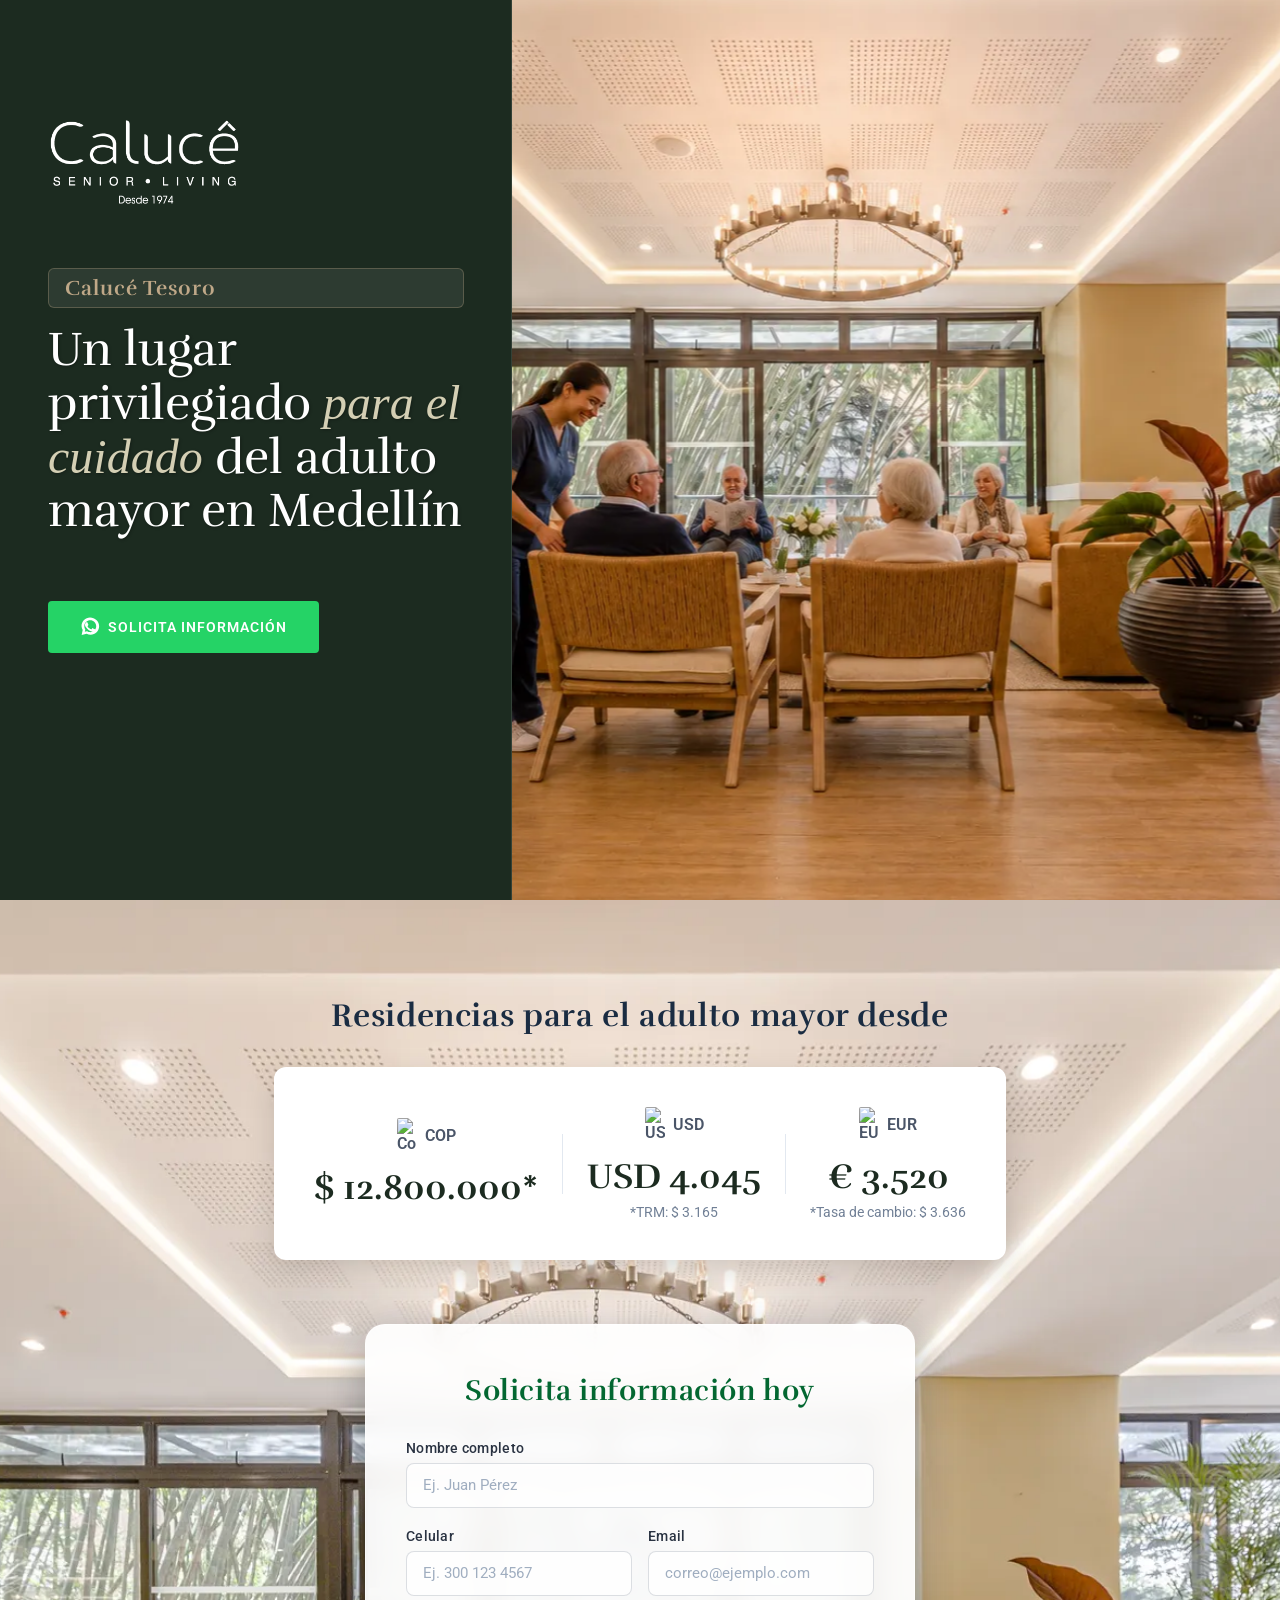
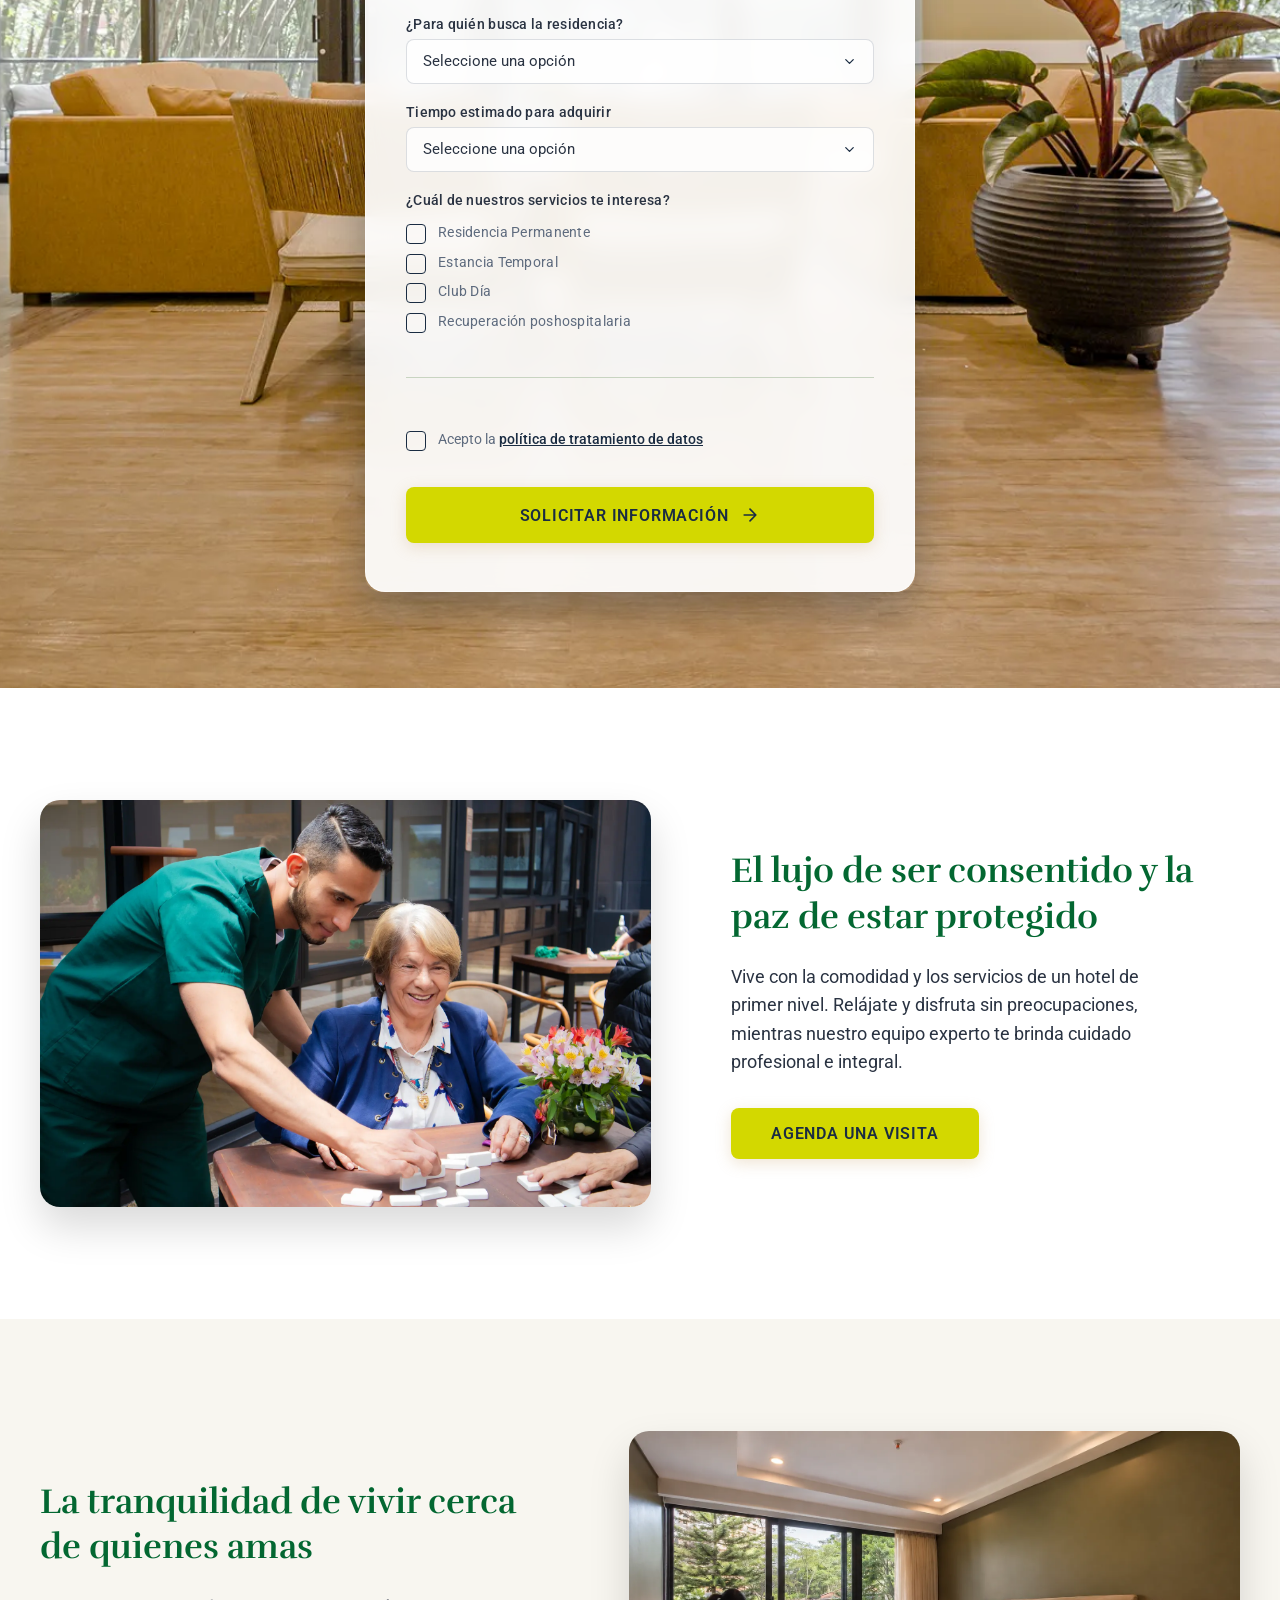
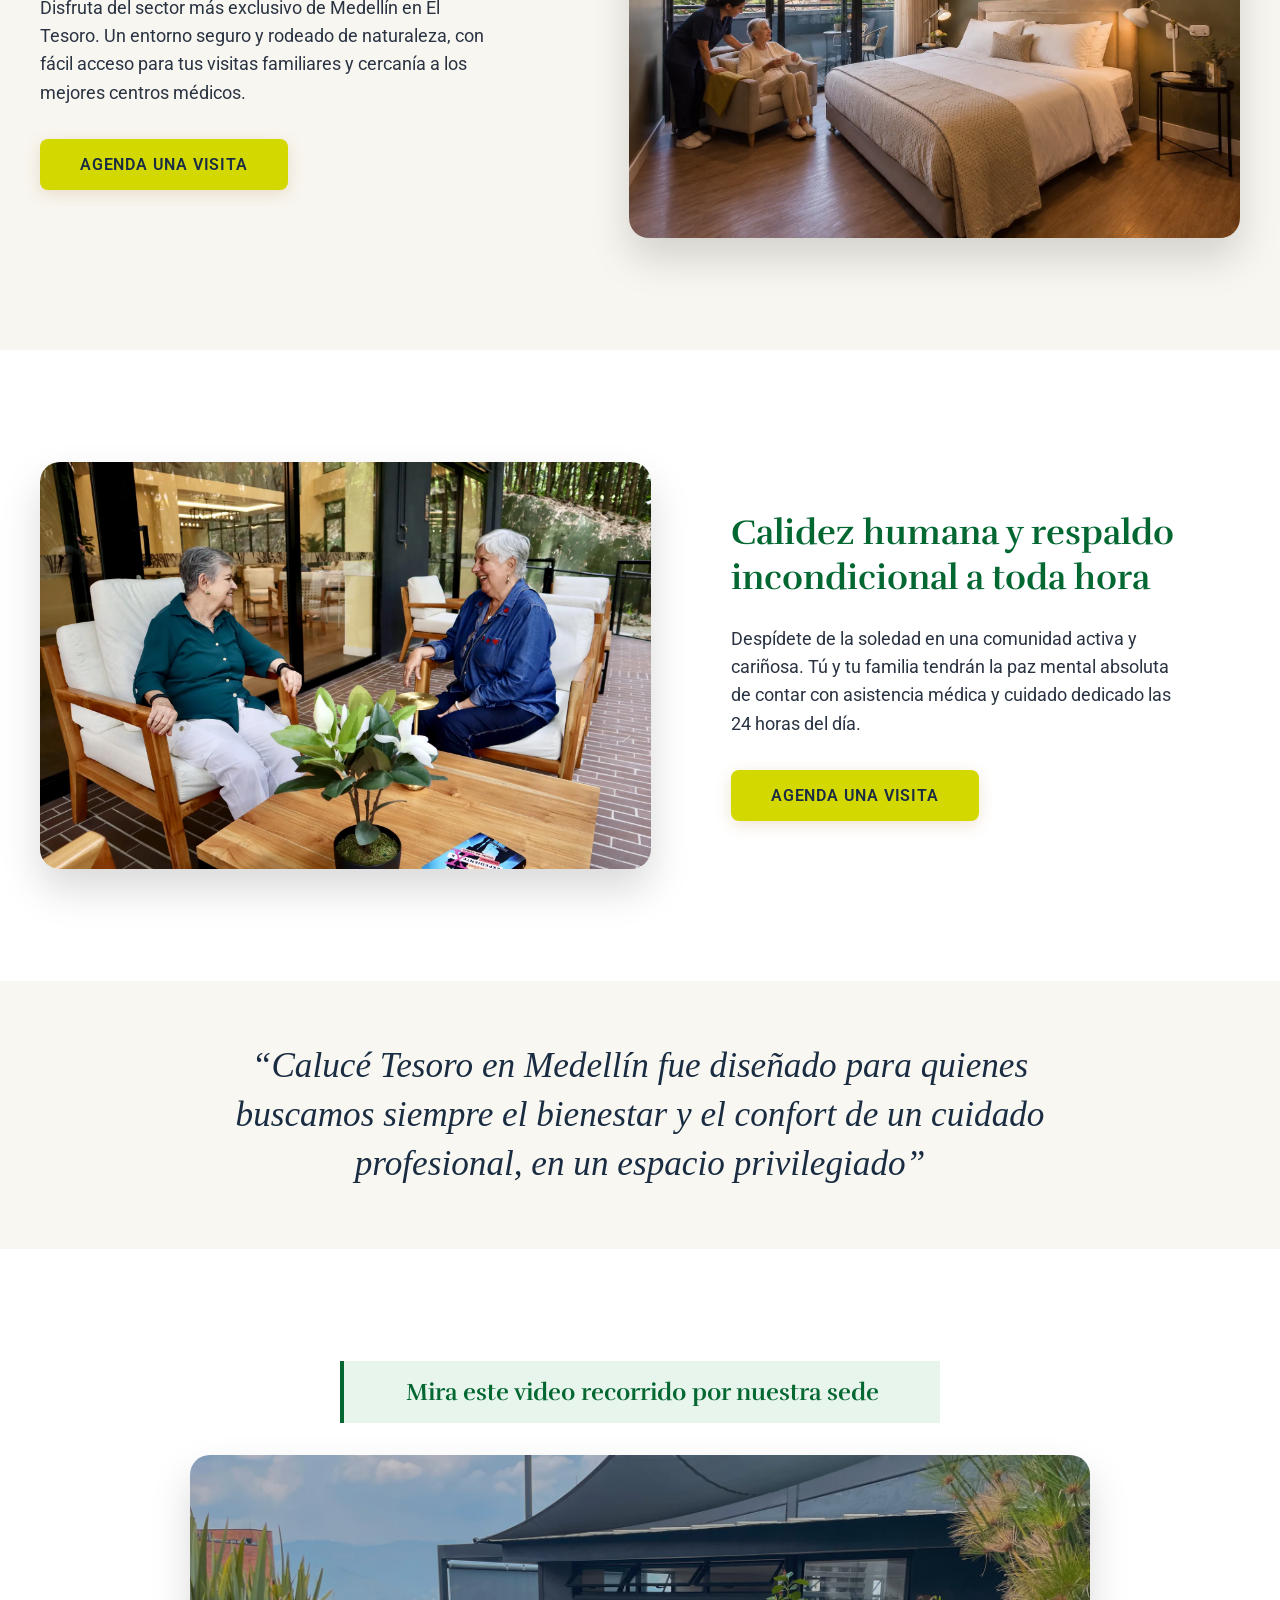
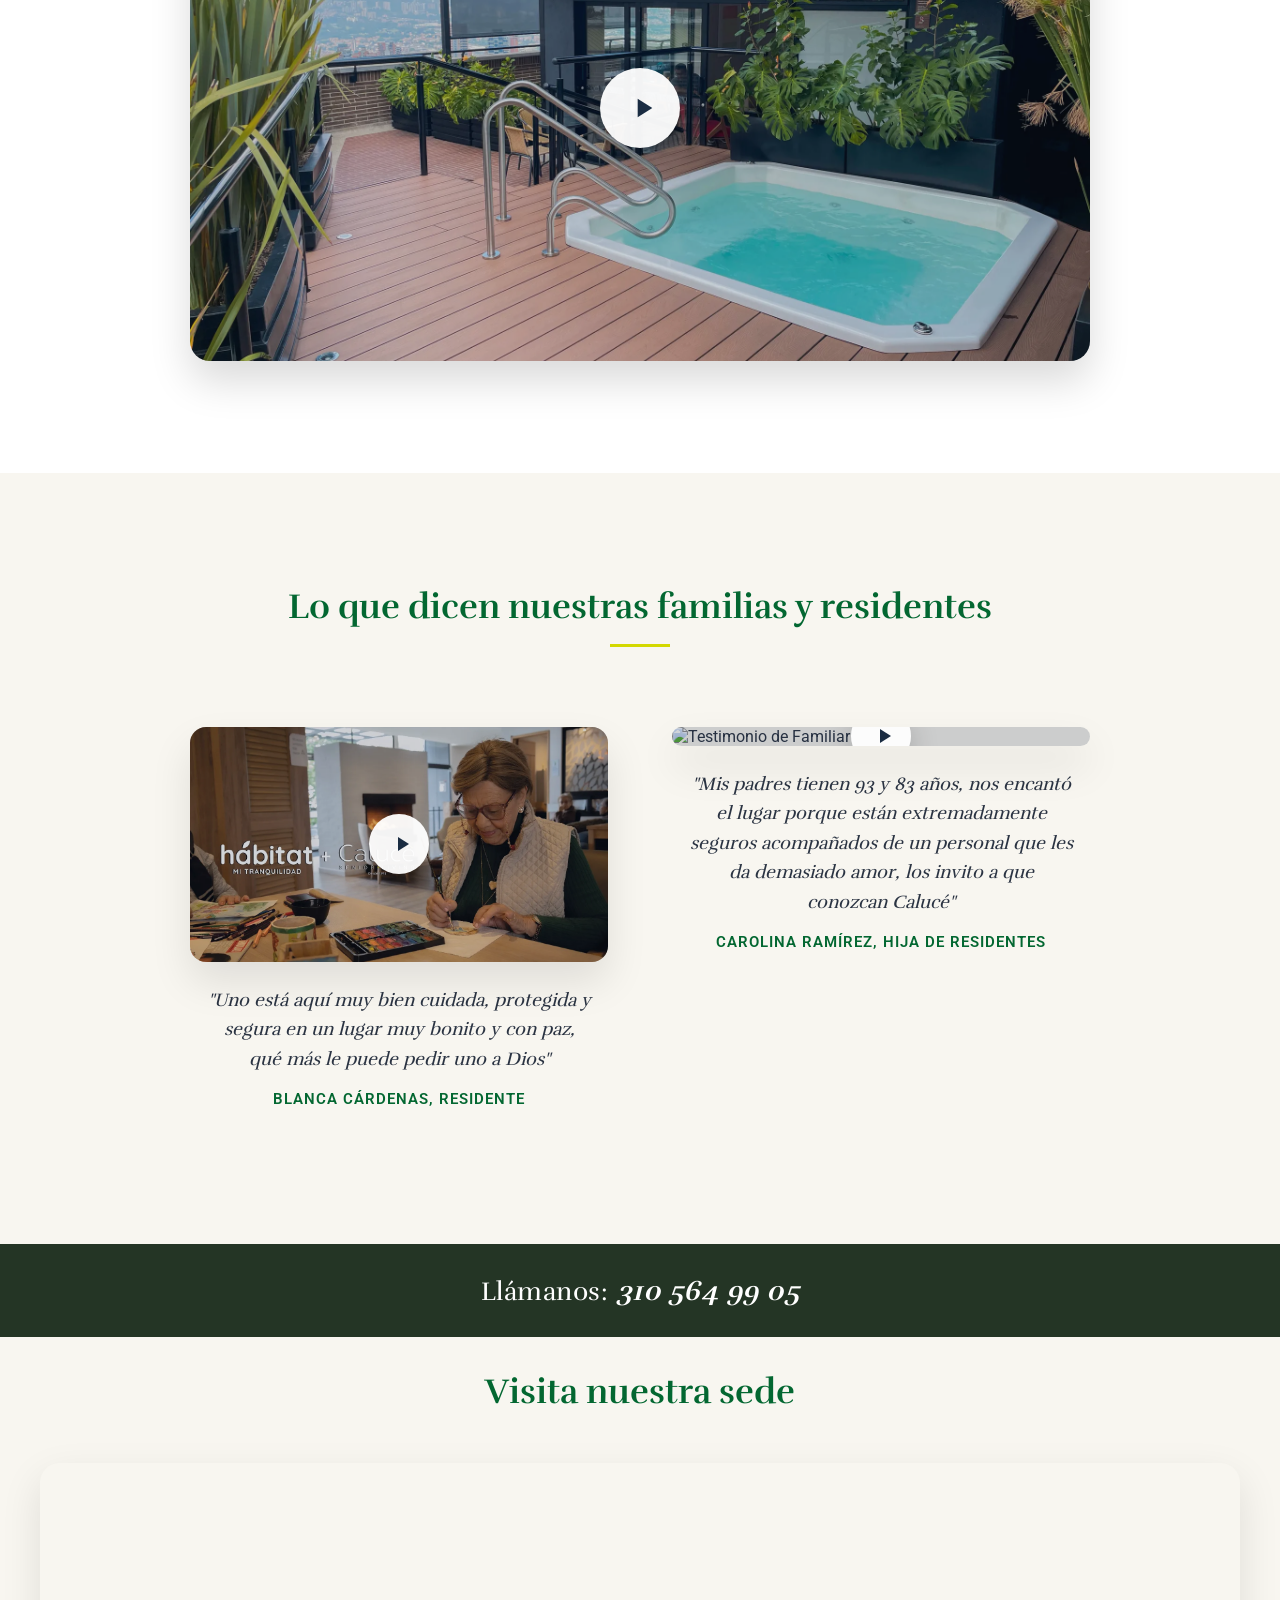
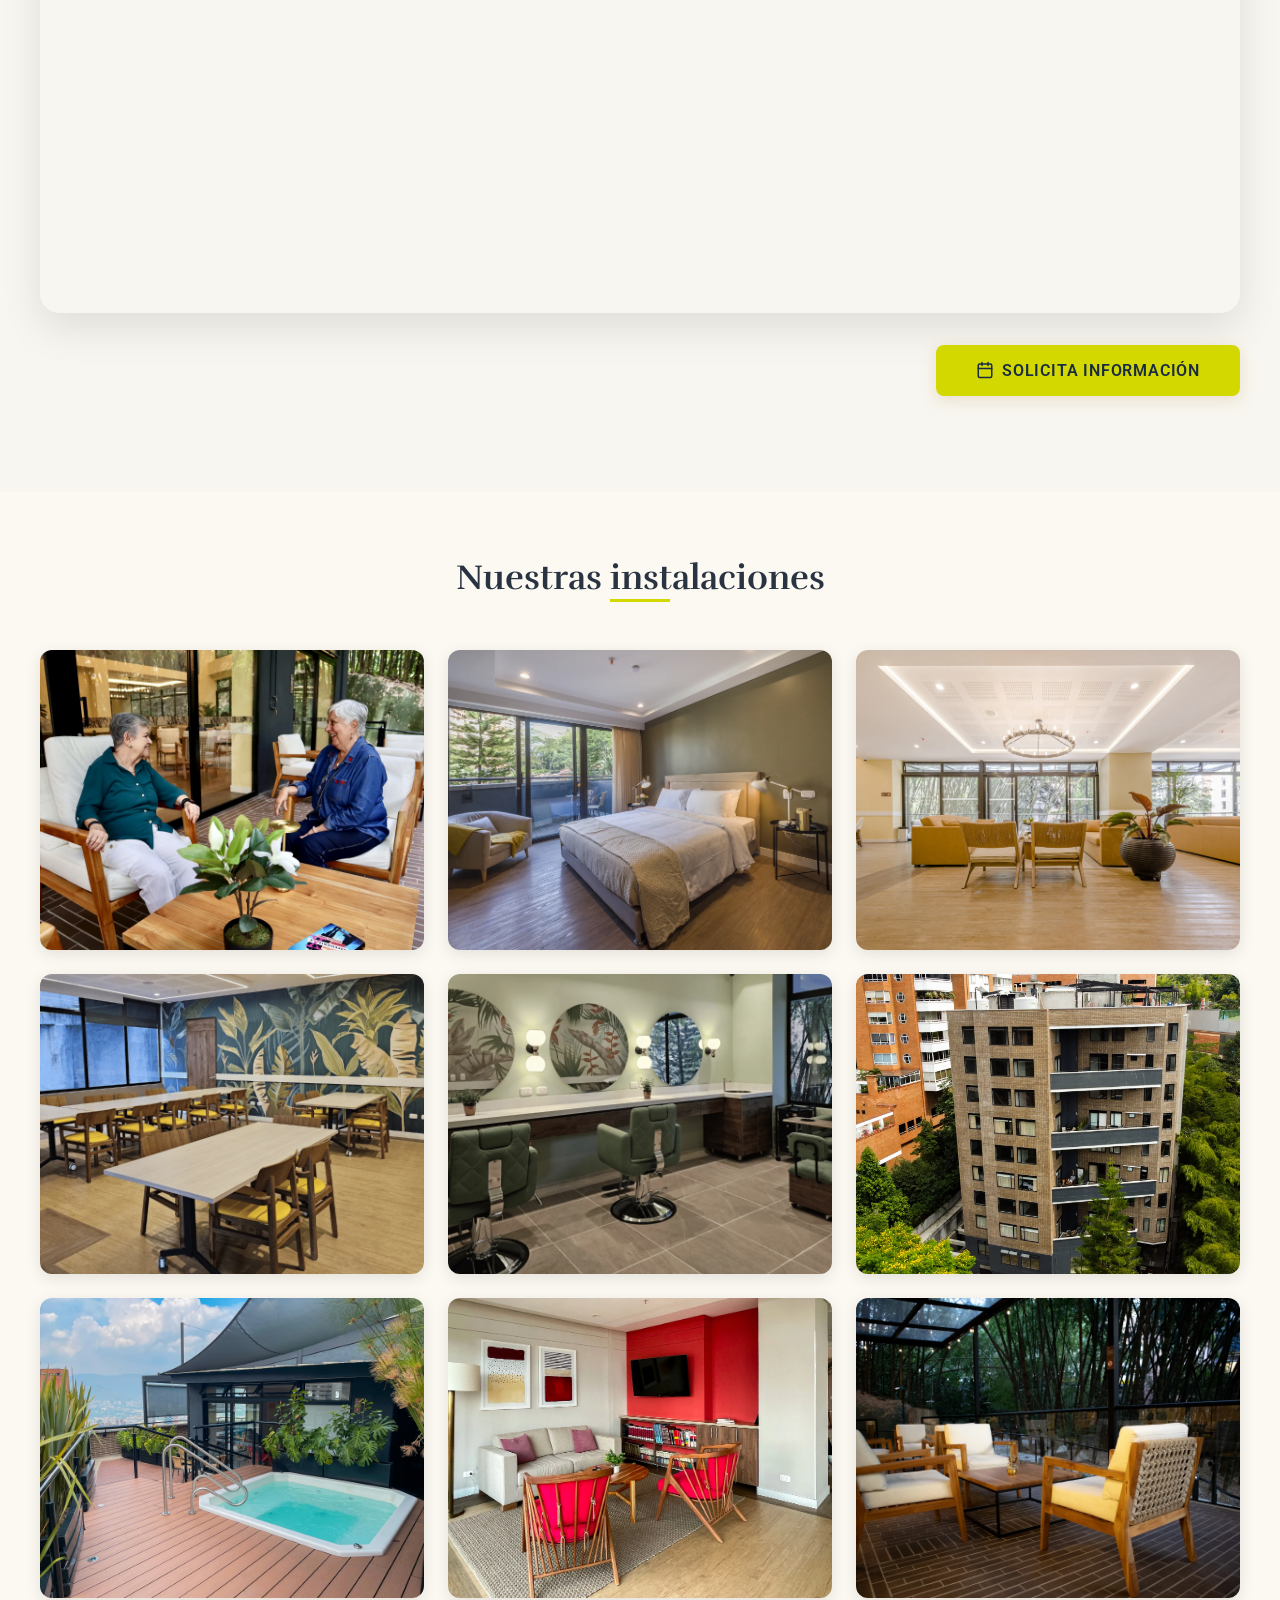
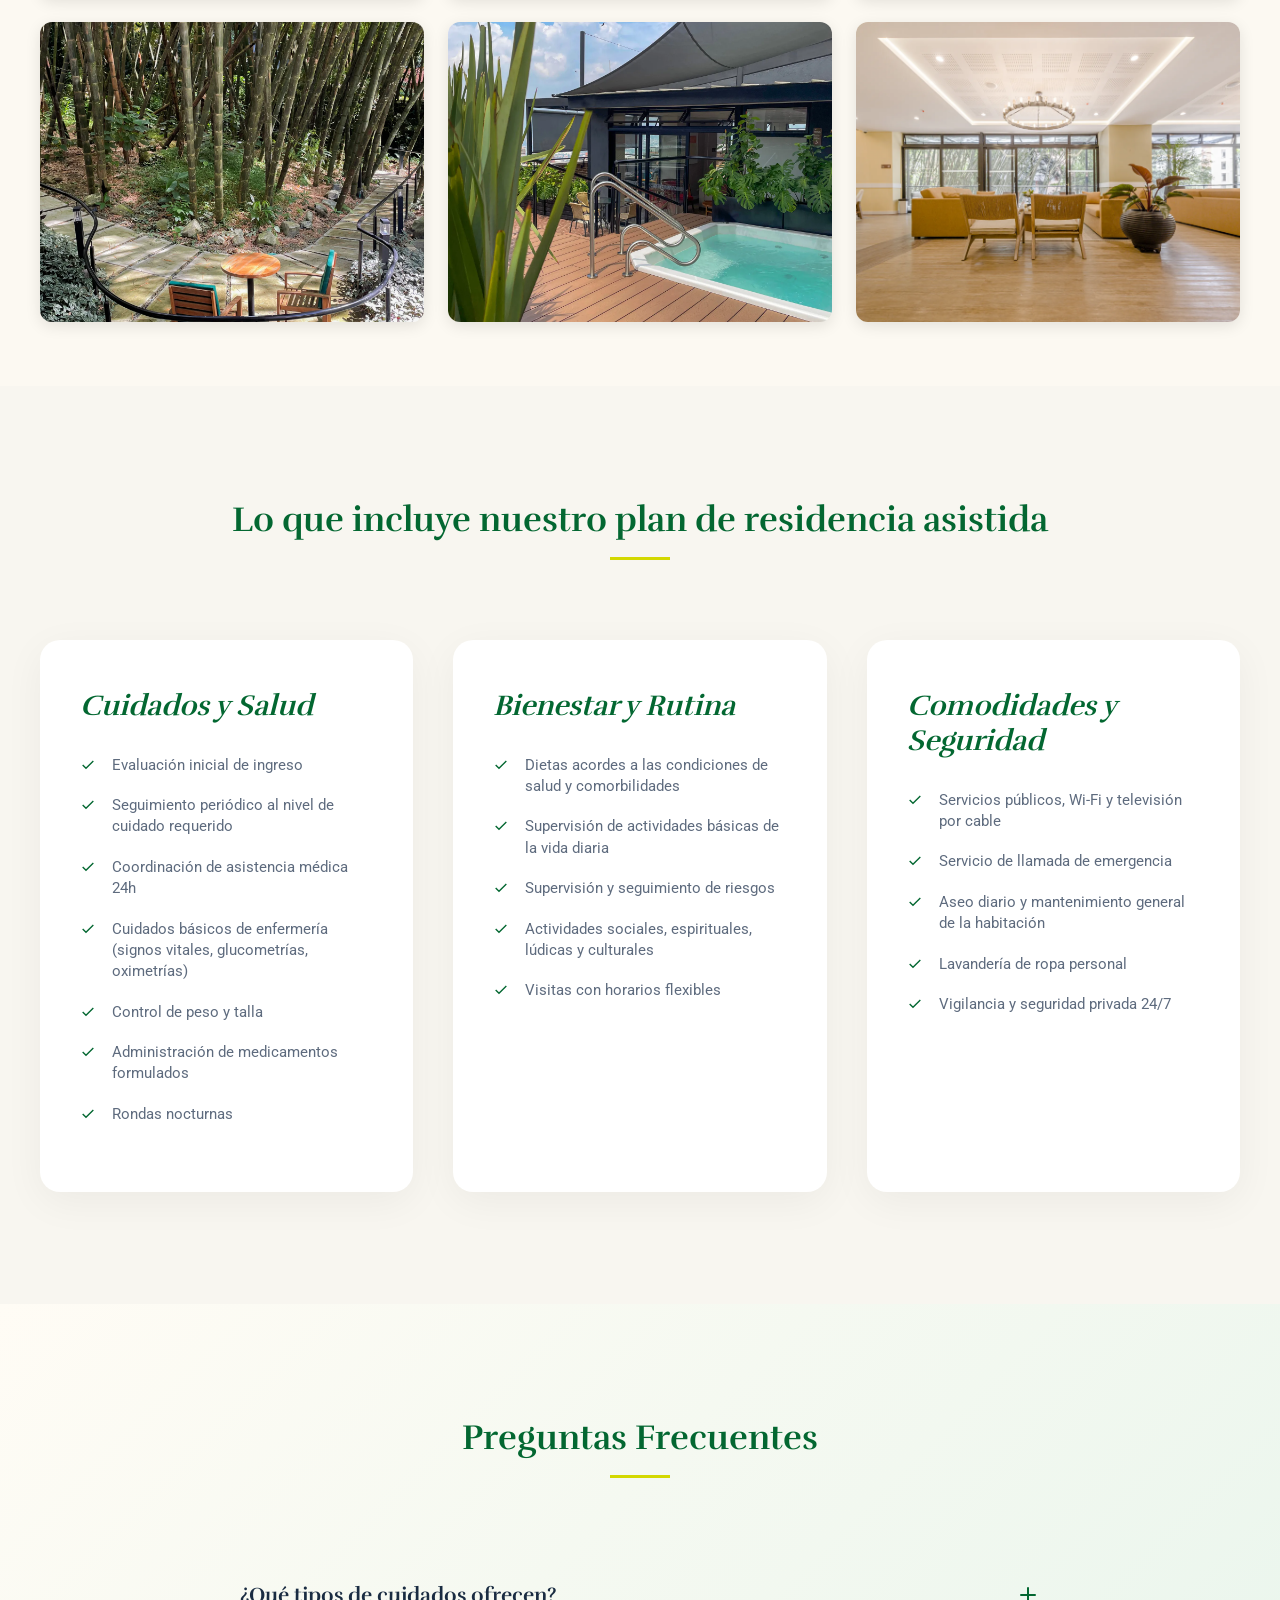
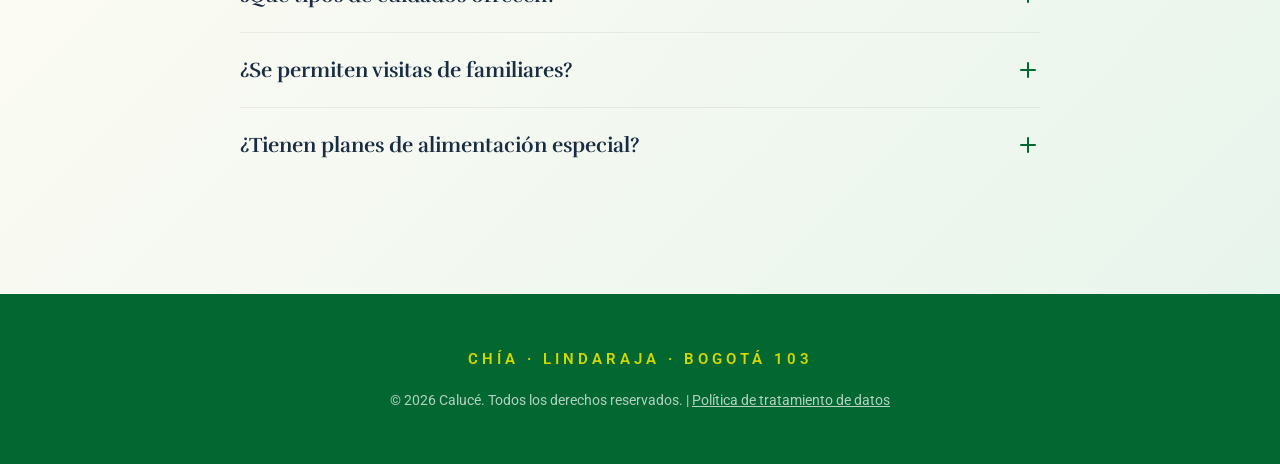
==== index.html @ 58b5b094 "Convert hero button to WhatsApp link" ====
<!DOCTYPE html>
<html lang="es">
<head>
    <!-- Google Tag Manager -->
    <script>(function(w,d,s,l,i){w[l]=w[l]||[];w[l].push({'gtm.start':
    new Date().getTime(),event:'gtm.js'});var f=d.getElementsByTagName(s)[0],
    j=d.createElement(s),dl=l!='dataLayer'?'&l='+l:'';j.async=true;j.src=
    'https://www.googletagmanager.com/gtm.js?id='+i+dl;f.parentNode.insertBefore(j,f);
    })(window,document,'script','dataLayer','GTM-M3RSPCSP');</script>
    <!-- End Google Tag Manager -->
    <meta charset="UTF-8">
    <meta name="viewport" content="width=device-width, initial-scale=1.0">
    <title>Calucé Senior Living - Cuidado de Lujo</title>
    <meta name="description" content="La tranquilidad del cuidado de lujo para el adulto mayor en Calucé. Agende su visita a nuestras sedes exclusivas.">
    
    <!-- Favicon -->
    <link rel="icon" href="favicon.ico?v=2" type="image/x-icon">
    
    <!-- Google Fonts -->
    <link rel="preconnect" href="https://fonts.googleapis.com">
    <link rel="preconnect" href="https://fonts.gstatic.com" crossorigin>
    <link href="https://fonts.googleapis.com/css2?family=Roboto:wght@300;400;500;700&family=Rufina:wght@400;700&display=swap" rel="stylesheet">
    
    <!-- CSS -->
    <link rel="stylesheet" href="style.css?v=7">
</head>
<body>
    <!-- Google Tag Manager (noscript) -->
    <noscript><iframe src="https://www.googletagmanager.com/ns.html?id=GTM-M3RSPCSP"
    height="0" width="0" style="display:none;visibility:hidden"></iframe></noscript>
    <!-- End Google Tag Manager (noscript) -->
    <header class="header">
        <div class="logo-container">
            <img src="Caluce_senior_living_logo_x2.webp" alt="Calucé Senior Living Logo" class="logo">
        </div>
    </header>

    <main>
        <section class="hero" id="hero">
            <div class="hero-slideshow">
                <div class="hero-slide active" style="background-image: url('Imagenes/Lobby.webp');"></div>
                <div class="hero-slide" style="background-image: url('Imagenes/CF1BFF68-5DA4-4A63-A7FF-D19A59F9B693_1_201_a.webp');"></div>
                <div class="hero-slide" style="background-image: url('Imagenes/DJI_0825-2.webp');"></div>
                <div class="hero-slide" style="background-image: url('Imagenes/ChatGPT%20Image%2015%20sept%202026,%2008_27_27%20a.m..webp');"></div>
            </div>
            <div class="hero-split-overlay"></div>
            
            <div class="hero-content">
                
                <div class="hero-text-area" style="max-width: 40%; height: 100%; display: flex; flex-direction: column; justify-content: center; position: relative; z-index: 10; padding: 0 3rem;">
                    <!-- Logo (pulled from header or just replicated here) -->
                    <img src="Caluce_senior_living_logo_x2.webp" alt="Calucé Senior Living Logo" style="height: 85px; margin-bottom: 4rem; align-self: flex-start; filter: brightness(0) invert(1);">
                    
                    <h2 style="color: #bfa888; font-family: var(--font-heading); font-size: 1.3rem; letter-spacing: 1px; margin-bottom: 1rem; background-color: rgba(255,255,255,0.08); padding: 0.4rem 1rem; border-radius: 6px; display: inline-block; border: 1px solid rgba(191, 168, 136, 0.3);">Calucé Tesoro</h2>
                                        <h1 class="hero-title" style="color: white; text-shadow: 1px 1px 3px rgba(0,0,0,0.3); max-width: 100%;">
                        Un lugar privilegiado 
                        <span style="font-family: 'Playfair Display', serif; font-style: italic; color: #d4cfb4;">para el cuidado</span> 
                        del adulto mayor en Medellín
                    </h1>
                    
                    <a href="https://wa.me/573105649905?text=Hola,%20me%20interesa%20conocer%20m%C3%A1s%20sobre%20los%20servicios%20de%20Caluc%C3%A9" target="_blank" rel="noopener noreferrer" style="margin-top: 2rem; cursor: pointer; background-color: #25D366; color: white; font-weight: 600; padding: 1rem 2rem; border-radius: 4px; border: none; text-transform: uppercase; letter-spacing: 1px; font-size: 0.9rem; text-decoration: none; display: flex; align-items: center; gap: 0.5rem; width: fit-content;" class="hero-wa-btn">
                        <svg width="20" height="20" viewBox="0 0 24 24" fill="currentColor" xmlns="http://www.w3.org/2000/svg">
                            <path d="M17.472 14.382c-.297-.149-1.758-.867-2.03-.967-.273-.099-.471-.148-.67.15-.197.297-.767.966-.94 1.164-.173.199-.347.223-.644.075-.297-.15-1.255-.463-2.39-1.475-.888-.788-1.489-1.761-1.663-2.059-.173-.297-.018-.458.13-.606.134-.133.298-.347.446-.52.149-.174.198-.298.298-.497.099-.198.05-.371-.025-.52-.075-.149-.669-1.612-.916-2.207-.242-.579-.487-.5-.669-.51-.173-.008-.371-.01-.57-.01-.198 0-.52.074-.792.372-.272.297-1.04 1.016-1.04 2.479 0 1.462 1.065 2.875 1.213 3.074.149.198 2.096 3.2 5.077 4.487.709.306 1.262.489 1.694.625.712.227 1.36.195 1.871.118.575-.085 1.758-.271 2.086-.532.327-.261.767-1.016.767-1.016s.198-.446-.149-.619zm-5.466 3.734c-1.214 0-2.4-.326-3.44-1l-.246-.146-2.556.67.683-2.493-.16-.255c-.713-1.129-1.09-2.433-1.09-3.774 0-3.923 3.192-7.114 7.117-7.114 1.9 0 3.687.74 5.03 2.083 1.343 1.342 2.082 3.128 2.082 5.029 0 3.923-3.192 7.114-7.117 7.114zm7.55-14.664C17.654 1.55 15.012.5 12.006.5c-5.594 0-10.144 4.549-10.144 10.143 0 1.79.467 3.537 1.353 5.075L2 21.5l5.908-1.55c1.488.805 3.167 1.23 4.89 1.23h.004c5.593 0 10.144-4.549 10.144-10.142 0-2.711-1.055-5.259-2.973-7.177z"/>
                        </svg>
                        SOLICITA INFORMACIÓN
                    </a>
                </div>

                
                
            </div>
        </section>

        
        <section class="contact-section" id="contacto" style="padding: 6rem 10%; background-image: url('Imagenes/AL Caluce Med ALE_0541.webp'); background-size: cover; background-position: center; display: flex; flex-direction: column; justify-content: flex-start; align-items: center; gap: 4rem;">
            <div class="cta-container" style="flex-direction: column; align-items: center; gap: 2rem;">
                <div style="display: flex; flex-direction: row-reverse; align-items: center; justify-content: center; gap: 2rem; width: 100%; flex-wrap: wrap;">
                    <h2 class="cta-text" style="color: var(--primary-color); text-shadow: none; font-weight: 600;">Residencias para el adulto mayor desde</h2>
                    
                </div>
                
                <!-- Pricing Card -->
                <div style="background: white; border-radius: 12px; padding: 2.5rem; display: flex; justify-content: space-around; align-items: center; width: 100%; max-width: 900px; box-shadow: 0 10px 30px rgba(0,0,0,0.15); flex-wrap: wrap; gap: 1.5rem;">
                    <!-- COP -->
                    <div style="text-align: center; color: #1c2b20;">
                        <div style="font-size: 1rem; font-weight: 600; margin-bottom: 0.8rem; display: flex; align-items: center; justify-content: center; gap: 0.5rem; color: #4a5568;">
                            <img src="https://flagcdn.com/w40/co.png" width="20" style="vertical-align: middle; border-radius: 2px;" alt="Colombia"> COP
                        </div>
                        <div style="font-size: 2.2rem; font-weight: 700; font-family: var(--font-heading);">
                            $ 12.800.000*
                        </div>
                    </div>
                    
                    <!-- Divider -->
                    <div style="width: 1px; height: 60px; background: #e2e8f0;" class="desktop-divider"></div>

                    <!-- USD -->
                    <div style="text-align: center; color: #1c2b20;">
                        <div style="font-size: 1rem; font-weight: 600; margin-bottom: 0.8rem; display: flex; align-items: center; justify-content: center; gap: 0.5rem; color: #4a5568;">
                            <img src="https://flagcdn.com/w40/us.png" width="20" style="vertical-align: middle; border-radius: 2px;" alt="USA"> USD
                        </div>
                        <div style="font-size: 2.2rem; font-weight: 700; font-family: var(--font-heading);">
                            USD 4.045
                        </div>
                        <div style="font-size: 0.85rem; color: #718096; margin-top: 0.4rem;">
                            *TRM: $ 3.165
                        </div>
                    </div>

                    <!-- Divider -->
                    <div style="width: 1px; height: 60px; background: #e2e8f0;" class="desktop-divider"></div>

                    <!-- EUR -->
                    <div style="text-align: center; color: #1c2b20;">
                        <div style="font-size: 1rem; font-weight: 600; margin-bottom: 0.8rem; display: flex; align-items: center; justify-content: center; gap: 0.5rem; color: #4a5568;">
                            <img src="https://flagcdn.com/w40/eu.png" width="20" style="vertical-align: middle; border-radius: 2px;" alt="EU"> EUR
                        </div>
                        <div style="font-size: 2.2rem; font-weight: 700; font-family: var(--font-heading);">
                            € 3.520
                        </div>
                        <div style="font-size: 0.85rem; color: #718096; margin-top: 0.4rem;">
                            *Tasa de cambio: $ 3.636
                        </div>
                    </div>
                </div>
            </div>

            <div style="max-width: 550px; width: 100%; box-shadow: 0 20px 40px rgba(0,0,0,0.2); border-radius: 16px;">
                <div class="contact-form-area">
                    <div class="form-card">
                        <h2 class="form-subtitle">Solicita información hoy</h2>
                        
                        <form id="contact-form" class="lead-form">
                            <div class="form-group">
                                <label for="nombre">Nombre completo</label>
                                <input type="text" id="nombre" name="nombre" required placeholder="Ej. Juan Pérez">
                            </div>
                            
                            <div class="form-row">
                                <div class="form-group">
                                    <label for="celular">Celular</label>
                                    <input type="tel" id="celular" name="celular" required placeholder="Ej. 300 123 4567">
                                </div>
                                
                                <div class="form-group">
                                    <label for="email">Email</label>
                                    <input type="email" id="email" name="email" required placeholder="correo@ejemplo.com">
                                </div>
                            </div>
                            <div class="form-group">
                                <label for="para_quien">¿Para quién busca la residencia?</label>
                                <select id="para_quien" name="para_quien" required>
                                    <option value="" disabled selected>Seleccione una opción</option>
                                    <option value="Para mi">Para mí</option>
                                    <option value="Para mis padres">Para mis padres</option>
                                    <option value="Para un familiar">Para un familiar</option>
                                </select>
                            </div>
                            
                            <div class="form-group">
                                <label for="tiempo_adquirir">Tiempo estimado para adquirir</label>
                                <select id="tiempo_adquirir" name="tiempo_adquirir" required>
                                    <option value="" disabled selected>Seleccione una opción</option>
                                    <option value="Inmediato">Inmediato</option>
                                    <option value="1 a 3 meses">1 a 3 meses</option>
                                    <option value="Mas de 3 meses">Más de 3 meses</option>
                                </select>
                            </div>

                            
                            
                            
                            
                            
                            <div class="form-group">
                                <label for="servicio">¿Cuál de nuestros servicios te interesa?</label>
                                <div class="services-checkbox-group" style="margin-top: 0.5rem; display: flex; flex-direction: column; gap: 0.5rem;">
                                    <div class="form-checkbox" style="margin: 0; align-items: center;">
                                        <input type="checkbox" id="srv-residencia" name="servicio[]" value="Residencia Permanente">
                                        <label for="srv-residencia" style="font-weight: 400; font-size: 0.9rem; margin: 0; cursor: pointer;">Residencia Permanente</label>
                                    </div>
                                    <div class="form-checkbox" style="margin: 0; align-items: center;">
                                        <input type="checkbox" id="srv-temporal" name="servicio[]" value="Estancia Temporal">
                                        <label for="srv-temporal" style="font-weight: 400; font-size: 0.9rem; margin: 0; cursor: pointer;">Estancia Temporal</label>
                                    </div>
                                    <div class="form-checkbox" style="margin: 0; align-items: center;">
                                        <input type="checkbox" id="srv-club" name="servicio[]" value="Club Día">
                                        <label for="srv-club" style="font-weight: 400; font-size: 0.9rem; margin: 0; cursor: pointer;">Club Día</label>
                                    </div>
                                    <div class="form-checkbox" style="margin: 0; align-items: center;">
                                        <input type="checkbox" id="srv-recuperacion" name="servicio[]" value="Recuperación poshospitalaria">
                                        <label for="srv-recuperacion" style="font-weight: 400; font-size: 0.9rem; margin: 0; cursor: pointer;">Recuperación poshospitalaria</label>
                                    </div>
                                </div>
                            </div>
                            

                            <hr style="margin: 1.5rem 0; border: none; border-top: 1px solid #c8d4c1;">
                            <div class="form-checkbox">
                                <input type="checkbox" id="politica" name="politica" required>
                                <label for="politica">Acepto la <a href="politica.html" target="_blank">política de tratamiento de datos</a></label>
                            </div>
                            
                            <button type="submit" class="submit-btn">
                                <span>SOLICITAR INFORMACIÓN</span>
                                <svg width="20" height="20" viewBox="0 0 24 24" fill="none" xmlns="http://www.w3.org/2000/svg">
                                    <path d="M5 12H19M19 12L12 5M19 12L12 19" stroke="currentColor" stroke-width="2" stroke-linecap="round" stroke-linejoin="round"/>
                                </svg>
                            </button>
                        </form>
                    </div>
                </div>
            </div>
        </section>


        <section class="video-section">
            <div class="video-container-wrapper">
                <div class="video-column">
                    <div class="video-box" style="box-shadow: 0 20px 40px rgba(0,0,0,0.15);">
                        <img src="Imagenes/thank_you_bg.webp" alt="Vive en tu casa" class="video-thumb" style="width: 100%; height: 100%; object-fit: cover;">
                    </div>
                </div>
                <div class="video-text">
                    <h2 class="section-title">El lujo de ser consentido y la paz de estar protegido</h2>
                    <p style="font-size: 1.1rem; line-height: 1.6; color: var(--text-color); margin-bottom: 2rem; max-width: 90%;">Vive con la comodidad y los servicios de un hotel de primer nivel. Relájate y disfruta sin preocupaciones, mientras nuestro equipo experto te brinda cuidado profesional e integral.</p>
                    <button class="cta-btn" onclick="openFormModal()">AGENDA UNA VISITA</button>
                </div>
            </div>
        </section>

        <section class="video-section" style="background-color: var(--bg-light);">
            <div class="video-container-wrapper row-reverse">
                <div class="video-column">
                    <div class="video-box" style="box-shadow: 0 20px 40px rgba(0,0,0,0.15);">
                        <img src="Imagenes/ChatGPT Image 15 sept 2026, 08_27_27 a.m..webp" alt="Club campestre" class="video-thumb" style="width: 100%; height: 100%; object-fit: cover;">
                    </div>
                </div>
                <div class="video-text">
                    <h2 class="section-title">La tranquilidad de vivir cerca de quienes amas</h2>
                    <p style="font-size: 1.1rem; line-height: 1.6; color: var(--text-color); margin-bottom: 2rem; max-width: 90%;">Disfruta del sector más exclusivo de Medellín en El Tesoro. Un entorno seguro y rodeado de naturaleza, con fácil acceso para tus visitas familiares y cercanía a los mejores centros médicos.</p>
                    <button class="cta-btn" onclick="openFormModal()">AGENDA UNA VISITA</button>
                </div>
            </div>
        </section>

        <section class="video-section">
            <div class="video-container-wrapper">
                <div class="video-column">
                    <div class="video-box" style="box-shadow: 0 20px 40px rgba(0,0,0,0.15);">
                        <img src="Imagenes/CF1BFF68-5DA4-4A63-A7FF-D19A59F9B693_1_201_a.webp" alt="Compañía 24/7" class="video-thumb" style="width: 100%; height: 100%; object-fit: cover;">
                    </div>
                </div>
                <div class="video-text">
                    <h2 class="section-title">Calidez humana y respaldo incondicional a toda hora</h2>
                    <p style="font-size: 1.1rem; line-height: 1.6; color: var(--text-color); margin-bottom: 2rem; max-width: 90%;">Despídete de la soledad en una comunidad activa y cariñosa. Tú y tu familia tendrán la paz mental absoluta de contar con asistencia médica y cuidado dedicado las 24 horas del día.</p>
                    <button class="cta-btn" onclick="openFormModal()">AGENDA UNA VISITA</button>
                </div>
            </div>
        </section>


        <section class="quote-section">
            <p class="quote-text">&#8220;Calucé Tesoro en Medellín fue diseñado para quienes buscamos siempre el bienestar y el confort de un cuidado profesional, en un espacio privilegiado&#8221;</p>
        </section>

                <section class="video-section">
            <div style="max-width: 900px; margin: 0 auto; display: flex; flex-direction: column; align-items: center; width: 100%;">
                <div style="width: 100%;">
                    <h3 class="video-preview-title" style="margin-bottom: 2rem; width: 100%; max-width: 600px; margin-left: auto; margin-right: auto; text-align: center;">Mira este video recorrido por nuestra sede</h3>
                    <div class="video-box" style="cursor: pointer; width: 100%; box-shadow: 0 20px 40px rgba(0,0,0,0.15);" onclick="openLocalVideoModal('landing_tesoro_web.mp4')">
                        <img src="Imagenes/IMG_0624.webp" alt="Video recorrido Calucé" class="video-thumb" style="width: 100%; height: auto; aspect-ratio: 16/9; object-fit: cover;">
                        <div class="video-overlay"></div>
                        <button class="play-btn" aria-label="Reproducir video">
                            <svg width="24" height="24" viewBox="0 0 24 24" fill="currentColor" xmlns="http://www.w3.org/2000/svg">
                                <path d="M8 5v14l11-7z"/>
                            </svg>
                        </button>
                    </div>
                </div>
            </div>
        </section>

        <section class="testimonials-section">
            <div class="services-header">
                <h2 class="services-main-title">Lo que dicen nuestras familias y residentes</h2>
                <div class="title-divider"></div>
            </div>
            
            <div class="testimonials-grid">
                <!-- Testimonial 1 -->
                <div class="testimonial-card">
                    <div class="video-box" style="border-radius: 16px; cursor: pointer;" data-youtube-id="kpTTapqYyjA" onclick="openVideoModal(this.dataset.youtubeId)">
                        <img src="Imagenes/testimonial_1.webp" alt="Testimonio de Residente" class="video-thumb">
                        <div class="video-overlay"></div>
                        <button class="play-btn" style="width: 60px; height: 60px;">
                            <svg viewBox="0 0 24 24" fill="currentColor" style="width: 24px; height: 24px;">
                                <path d="M8 5v14l11-7z"/>
                            </svg>
                        </button>
                    </div>
                    <div class="testimonial-info">
                        <p class="testimonial-quote">"Uno está aquí muy bien cuidada, protegida y segura en un lugar muy bonito y con paz, qué más le puede pedir uno a Dios"</p>
                        <h4 class="testimonial-name">BLANCA CÁRDENAS, RESIDENTE</h4>
                    </div>
                </div>
                
                <!-- Testimonial 2 -->
                <div class="testimonial-card">
                    <div class="video-box" style="border-radius: 16px; cursor: pointer;" data-youtube-id="0jp0pkV0w2U" onclick="openVideoModal(this.dataset.youtubeId)">
                        <img src="https://img.youtube.com/vi/0jp0pkV0w2U/maxresdefault.jpg" alt="Testimonio de Familiar" class="video-thumb">
                        <div class="video-overlay"></div>
                        <button class="play-btn" style="width: 60px; height: 60px;">
                            <svg viewBox="0 0 24 24" fill="currentColor" style="width: 24px; height: 24px;">
                                <path d="M8 5v14l11-7z"/>
                            </svg>
                        </button>
                    </div>
                    <div class="testimonial-info">
                        <p class="testimonial-quote">"Mis padres tienen 93 y 83 años, nos encantó el lugar porque están extremadamente seguros acompañados de un personal que les da demasiado amor, los invito a que conozcan Calucé"</p>
                        <h4 class="testimonial-name">CAROLINA RAMÍREZ, HIJA DE RESIDENTES</h4>
                    </div>
                </div>
                

            </div>
        </section>

        <section class="cta-banner">
            <div class="cta-container">
                <h2 class="cta-text" style="font-size: 1.6rem;">Llámanos: <span class="cta-price">310 564 99 05</span></h2>
                
            </div>
        </section>


        
        <section class="map-section" style="padding: 2rem 2rem 6rem; background-color: var(--bg-light); text-align: center;">
            <h2 class="section-title" style="margin-bottom: 3rem; text-align: center;">Visita nuestra sede</h2>
            <div class="map-container" style="max-width: 1200px; margin: 0 auto; height: 450px; border-radius: 20px; overflow: hidden; box-shadow: 0 15px 40px rgba(0,0,0,0.1);">
                <iframe 
                    src="https://maps.google.com/maps?q=Caluc%C3%A9%20Senior%20Living%20El%20Tesoro&t=&z=16&ie=UTF8&iwloc=&output=embed" 
                    width="100%" 
                    height="100%" 
                    style="border:0;" 
                    allowfullscreen="" 
                    loading="lazy" 
                    referrerpolicy="no-referrer-when-downgrade">
                </iframe>
            </div>
            <div style="max-width: 1200px; margin: 2rem auto 0; text-align: right;">
                 <button class="cta-btn" onclick="openFormModal()" style="display: inline-flex; align-items: center; gap: 8px;">
                      <svg width="18" height="18" viewBox="0 0 24 24" fill="none" stroke="currentColor" stroke-width="2" stroke-linecap="round" stroke-linejoin="round"><rect x="3" y="4" width="18" height="18" rx="2" ry="2"></rect><line x1="16" y1="2" x2="16" y2="6"></line><line x1="8" y1="2" x2="8" y2="6"></line><line x1="3" y1="10" x2="21" y2="10"></line></svg>
                      SOLICITA INFORMACIÓN
                 </button>
            </div>
        </section>

        <section class="gallery-section">
            <div class="gallery-header">
                <h2 class="gallery-title">Nuestras instalaciones</h2>
                <div class="title-divider"></div>
            </div>
            <div class="gallery-grid">
                <img src="Imagenes/CF1BFF68-5DA4-4A63-A7FF-D19A59F9B693_1_201_a.webp" alt="Instalaciones Calucé" class="gallery-item" loading="lazy">
                <img src="Imagenes/AL Caluce Med ALE_0235.webp" alt="Instalaciones Calucé" class="gallery-item" loading="lazy">
                <img src="Imagenes/AL Caluce Med ALE_0541.webp" alt="Instalaciones Calucé" class="gallery-item" loading="lazy">
                <img src="Imagenes/Captura de pantalla 2025-06-25 a la(s) 3.12.56 p.m..webp" alt="Instalaciones Calucé" class="gallery-item" loading="lazy">
                <img src="Imagenes/Captura de pantalla 2025-06-25 a la(s) 3.13.15 p.m..webp" alt="Instalaciones Calucé" class="gallery-item" loading="lazy">
                <img src="Imagenes/DJI_0825-2.webp" alt="Instalaciones Calucé" class="gallery-item" loading="lazy">
                <img src="Imagenes/IMG_0624.webp" alt="Instalaciones Calucé" class="gallery-item" loading="lazy">
                <img src="Imagenes/IMG_0641.webp" alt="Instalaciones Calucé" class="gallery-item" loading="lazy">
                <img src="Imagenes/IMG_1475.webp" alt="Instalaciones Calucé" class="gallery-item" loading="lazy">
                <img src="Imagenes/IMG_4123.webp" alt="Instalaciones Calucé" class="gallery-item" loading="lazy">
                <img src="Imagenes/PHOTO-2025-02-07-11-42-15.webp" alt="Instalaciones Calucé" class="gallery-item" loading="lazy">
                <img src="Imagenes/AL Caluce Med ALE_0541.webp" alt="Instalaciones Calucé" class="gallery-item" loading="lazy">
            </div>
        </section>

        <section class="services-section">
            <div class="services-header">
                <h2 class="services-main-title">Lo que incluye nuestro plan de residencia asistida</h2>
                <div class="title-divider"></div>
            </div>
            
            <div class="services-grid">
                <!-- Card 1 -->
                <div class="service-card">
                    <h3 class="card-title">Cuidados y Salud</h3>
                    <ul class="service-list">
                        <li><svg viewBox="0 0 24 24" width="16" height="16" fill="none" stroke="currentColor" stroke-width="2"><polyline points="20 6 9 17 4 12"></polyline></svg> Evaluación inicial de ingreso</li>
                        <li><svg viewBox="0 0 24 24" width="16" height="16" fill="none" stroke="currentColor" stroke-width="2"><polyline points="20 6 9 17 4 12"></polyline></svg> Seguimiento periódico al nivel de cuidado requerido</li>
                        <li><svg viewBox="0 0 24 24" width="16" height="16" fill="none" stroke="currentColor" stroke-width="2"><polyline points="20 6 9 17 4 12"></polyline></svg> Coordinación de asistencia médica 24h</li>
                        <li><svg viewBox="0 0 24 24" width="16" height="16" fill="none" stroke="currentColor" stroke-width="2"><polyline points="20 6 9 17 4 12"></polyline></svg> Cuidados básicos de enfermería (signos vitales, glucometrías, oximetrías)</li>
                        <li><svg viewBox="0 0 24 24" width="16" height="16" fill="none" stroke="currentColor" stroke-width="2"><polyline points="20 6 9 17 4 12"></polyline></svg> Control de peso y talla</li>
                        <li><svg viewBox="0 0 24 24" width="16" height="16" fill="none" stroke="currentColor" stroke-width="2"><polyline points="20 6 9 17 4 12"></polyline></svg> Administración de medicamentos formulados</li>
                        <li><svg viewBox="0 0 24 24" width="16" height="16" fill="none" stroke="currentColor" stroke-width="2"><polyline points="20 6 9 17 4 12"></polyline></svg> Rondas nocturnas</li>
                    </ul>
                </div>
                
                <!-- Card 2 -->
                <div class="service-card">
                    <h3 class="card-title">Bienestar y Rutina</h3>
                    <ul class="service-list">
                        <li><svg viewBox="0 0 24 24" width="16" height="16" fill="none" stroke="currentColor" stroke-width="2"><polyline points="20 6 9 17 4 12"></polyline></svg> Dietas acordes a las condiciones de salud y comorbilidades</li>
                        <li><svg viewBox="0 0 24 24" width="16" height="16" fill="none" stroke="currentColor" stroke-width="2"><polyline points="20 6 9 17 4 12"></polyline></svg> Supervisión de actividades básicas de la vida diaria</li>
                        <li><svg viewBox="0 0 24 24" width="16" height="16" fill="none" stroke="currentColor" stroke-width="2"><polyline points="20 6 9 17 4 12"></polyline></svg> Supervisión y seguimiento de riesgos</li>
                        <li><svg viewBox="0 0 24 24" width="16" height="16" fill="none" stroke="currentColor" stroke-width="2"><polyline points="20 6 9 17 4 12"></polyline></svg> Actividades sociales, espirituales, lúdicas y culturales</li>
                        <li><svg viewBox="0 0 24 24" width="16" height="16" fill="none" stroke="currentColor" stroke-width="2"><polyline points="20 6 9 17 4 12"></polyline></svg> Visitas con horarios flexibles</li>
                    </ul>
                </div>
                
                <!-- Card 3 -->
                <div class="service-card">
                    <h3 class="card-title">Comodidades y Seguridad</h3>
                    <ul class="service-list">
                        <li><svg viewBox="0 0 24 24" width="16" height="16" fill="none" stroke="currentColor" stroke-width="2"><polyline points="20 6 9 17 4 12"></polyline></svg> Servicios públicos, Wi-Fi y televisión por cable</li>
                        <li><svg viewBox="0 0 24 24" width="16" height="16" fill="none" stroke="currentColor" stroke-width="2"><polyline points="20 6 9 17 4 12"></polyline></svg> Servicio de llamada de emergencia</li>
                        <li><svg viewBox="0 0 24 24" width="16" height="16" fill="none" stroke="currentColor" stroke-width="2"><polyline points="20 6 9 17 4 12"></polyline></svg> Aseo diario y mantenimiento general de la habitación</li>
                        <li><svg viewBox="0 0 24 24" width="16" height="16" fill="none" stroke="currentColor" stroke-width="2"><polyline points="20 6 9 17 4 12"></polyline></svg> Lavandería de ropa personal</li>
                        <li><svg viewBox="0 0 24 24" width="16" height="16" fill="none" stroke="currentColor" stroke-width="2"><polyline points="20 6 9 17 4 12"></polyline></svg> Vigilancia y seguridad privada 24/7</li>
                    </ul>
                </div>
            </div>
        </section>


        <section class="faq-section">
            <div class="services-header">
                <h2 class="services-main-title">Preguntas Frecuentes</h2>
                <div class="title-divider"></div>
            </div>
            
            <div class="faq-container">
                <div class="faq-item">
                    <button class="faq-question">
                        <span>¿Qué tipos de cuidados ofrecen?</span>
                        <svg class="faq-icon" viewBox="0 0 24 24" width="24" height="24" fill="none" stroke="currentColor" stroke-width="2" stroke-linecap="round" stroke-linejoin="round"><line x1="12" y1="5" x2="12" y2="19"></line><line x1="5" y1="12" x2="19" y2="12"></line></svg>
                    </button>
                    <div class="faq-answer">
                        <p>Ofrecemos cuidados básicos de enfermería, seguimiento de signos vitales, administración de medicamentos, apoyo en actividades básicas de la vida diaria y asistencia especializada según las necesidades de cada residente.</p>
                    </div>
                </div>
                
                <div class="faq-item">
                    <button class="faq-question">
                        <span>¿Se permiten visitas de familiares?</span>
                        <svg class="faq-icon" viewBox="0 0 24 24" width="24" height="24" fill="none" stroke="currentColor" stroke-width="2" stroke-linecap="round" stroke-linejoin="round"><line x1="12" y1="5" x2="12" y2="19"></line><line x1="5" y1="12" x2="19" y2="12"></line></svg>
                    </button>
                    <div class="faq-answer">
                        <p>En CALUCÉ no contamos con horarios establecidos para las visitas. Promovemos y valoramos activamente el vínculo familiar, por lo que nuestros residentes pueden recibir a sus familiares y seres queridos de manera flexible, favoreciendo espacios de encuentro y acompañamiento en un ambiente cómodo, seguro y acogedor.</p>
                    </div>
                </div>
                
                <div class="faq-item">
                    <button class="faq-question">
                        <span>¿Tienen planes de alimentación especial?</span>
                        <svg class="faq-icon" viewBox="0 0 24 24" width="24" height="24" fill="none" stroke="currentColor" stroke-width="2" stroke-linecap="round" stroke-linejoin="round"><line x1="12" y1="5" x2="12" y2="19"></line><line x1="5" y1="12" x2="19" y2="12"></line></svg>
                    </button>
                    <div class="faq-answer">
                        <p>Totalmente. Nuestro equipo de nutrición diseña dietas personalizadas acordes a las condiciones de salud, comorbilidades y requerimientos específicos de cada uno de nuestros huéspedes.</p>
                    </div>
                </div>
            </div>
        </section>
    </main>

    <!-- Footer -->
    <footer class="footer">
        <div class="footer-content">
            <div class="footer-locations">CHÍA &middot; LINDARAJA &middot; BOGOTÁ 103</div>
            <div class="footer-legal">
                &copy; 2026 Calucé. Todos los derechos reservados. | <a href="#" onclick="openPolicyModal(event)">Política de tratamiento de datos</a>
            </div>
        </div>
    </footer>


    <!-- Floating Action Button -->
    <div class="fab-container">
        <button class="fab-btn" onclick="openFormModal()">
            <svg width="20" height="20" viewBox="0 0 24 24" fill="none" stroke="currentColor" stroke-width="2" stroke-linecap="round" stroke-linejoin="round">
                <rect x="3" y="4" width="18" height="18" rx="2" ry="2"></rect>
                <line x1="16" y1="2" x2="16" y2="6"></line>
                <line x1="8" y1="2" x2="8" y2="6"></line>
                <line x1="3" y1="10" x2="21" y2="10"></line>
            </svg>
            SOLICITA INFORMACIÓN
        </button>
    </div>

    <!-- Video Modal -->
    <div id="video-modal" class="modal">
        <div class="modal-content video-modal-content">
            <span class="close-modal" id="close-video-modal">&times;</span>
            <div class="video-iframe-container" id="video-container-dynamic">
                <iframe id="youtube-iframe" src="" title="YouTube video player" frameborder="0" allow="accelerometer; autoplay; clipboard-write; encrypted-media; gyroscope; picture-in-picture; web-share" allowfullscreen></iframe>
            </div>
        </div>
    </div>

    <!-- Form Modal -->
    <div id="form-modal" class="modal">
        <div class="modal-content" style="max-width: 500px; padding: 2rem; max-height: 90vh; overflow-y: auto;">
            <span class="close-modal" id="close-form-modal">&times;</span>
            <div class="form-card" style="box-shadow: none; padding: 0; background: transparent;">
                <h2 class="form-subtitle">Solicita información hoy</h2>
                
                <form id="popup-contact-form" class="lead-form">
                    <div class="form-group">
                        <label for="nombre-popup">Nombre completo</label>
                        <input type="text" id="nombre-popup" name="nombre" required placeholder="Ej. Juan Pérez">
                    </div>
                    
                    <div class="form-row">
                        <div class="form-group">
                            <label for="celular-popup">Celular</label>
                            <input type="tel" id="celular-popup" name="celular" required placeholder="Ej. 300 123 4567">
                        </div>
                        
                        <div class="form-group">
                            <label for="email-popup">Email</label>
                            <input type="email" id="email-popup" name="email" required placeholder="correo@ejemplo.com">
                        </div>
                    </div>
                    <div class="form-group">
                        <label for="para_quien_popup">¿Para quién busca la residencia?</label>
                        <select id="para_quien_popup" name="para_quien" required>
                            <option value="" disabled selected>Seleccione una opción</option>
                            <option value="Para mi">Para mí</option>
                            <option value="Para mis padres">Para mis padres</option>
                            <option value="Para un familiar">Para un familiar</option>
                        </select>
                    </div>
                    
                    <div class="form-group">
                        <label for="tiempo_adquirir_popup">Tiempo estimado para adquirir</label>
                        <select id="tiempo_adquirir_popup" name="tiempo_adquirir" required>
                            <option value="" disabled selected>Seleccione una opción</option>
                            <option value="Inmediato">Inmediato</option>
                            <option value="1 a 3 meses">1 a 3 meses</option>
                            <option value="Mas de 3 meses">Más de 3 meses</option>
                        </select>
                    </div>

                    
                    
                    
                    
                    
                    <div class="form-group">
                        <label for="servicio-popup">¿Cuál de nuestros servicios te interesa?</label>
                        <div class="services-checkbox-group" style="margin-top: 0.5rem; display: flex; flex-direction: column; gap: 0.5rem;">
                            <div class="form-checkbox" style="margin: 0; align-items: center;">
                                <input type="checkbox" id="srv-residencia-popup" name="servicio[]" value="Residencia Permanente">
                                <label for="srv-residencia-popup" style="font-weight: 400; font-size: 0.9rem; margin: 0; cursor: pointer;">Residencia Permanente</label>
                            </div>
                            <div class="form-checkbox" style="margin: 0; align-items: center;">
                                <input type="checkbox" id="srv-temporal-popup" name="servicio[]" value="Estancia Temporal">
                                <label for="srv-temporal-popup" style="font-weight: 400; font-size: 0.9rem; margin: 0; cursor: pointer;">Estancia Temporal</label>
                            </div>
                            <div class="form-checkbox" style="margin: 0; align-items: center;">
                                <input type="checkbox" id="srv-club-popup" name="servicio[]" value="Club Día">
                                <label for="srv-club-popup" style="font-weight: 400; font-size: 0.9rem; margin: 0; cursor: pointer;">Club Día</label>
                            </div>
                            <div class="form-checkbox" style="margin: 0; align-items: center;">
                                <input type="checkbox" id="srv-recuperacion-popup" name="servicio[]" value="Recuperación poshospitalaria">
                                <label for="srv-recuperacion-popup" style="font-weight: 400; font-size: 0.9rem; margin: 0; cursor: pointer;">Recuperación poshospitalaria</label>
                            </div>
                        </div>
                    </div>
                    <hr style="margin: 1.5rem 0; border: none; border-top: 1px solid #c8d4c1;">
                    <div class="form-checkbox">
                        <input type="checkbox" id="politica-popup" name="politica" required>
                        <label for="politica-popup">Acepto la <a href="politica.html" target="_blank">política de tratamiento de datos</a></label>
                    </div>
                    
                    <button type="submit" class="submit-btn">
                        <span>SOLICITAR INFORMACIÓN</span>
                        <svg width="20" height="20" viewBox="0 0 24 24" fill="none" xmlns="http://www.w3.org/2000/svg">
                            <path d="M5 12H19M19 12L12 5M19 12L12 19" stroke="currentColor" stroke-width="2" stroke-linecap="round" stroke-linejoin="round"/>
                        </svg>
                    </button>
                </form>
            </div>
        </div>
    </div>

    <script src="main.js?v=6"></script>
</body>
</html>
<!-- Auto-deploy test -->
---- style.css ----
:root {
    /* Premium Color Palette */
    --primary-color: #1a2c42; /* Deep elegant navy */
    --secondary-color: #d3d800; /* Bright green */
    --secondary-hover: #b8bd00;
    --text-dark: #2a3342;
    --text-light: #ffffff;
    --text-muted: #5e6b7e;
    --bg-light: #f8f6f0;
    
    /* Typography */
    --font-heading: 'Rufina', serif;
    --font-body: 'Roboto', sans-serif;
    
    /* Effects */
    --shadow-soft: 0 10px 40px rgba(26, 44, 66, 0.15);
    --shadow-hover: 0 15px 50px rgba(201, 165, 108, 0.3);
    --glass-bg: rgba(255, 255, 255, 0.92);
    --transition-smooth: all 0.4s cubic-bezier(0.16, 1, 0.3, 1);
}

* {
    margin: 0;
    padding: 0;
    box-sizing: border-box;
}

h1, h2, h3, h4, h5, h6 {
    font-family: var(--font-heading);
}

body {
    font-family: var(--font-body);
    color: var(--text-dark);
    background-color: var(--bg-light);
    -webkit-font-smoothing: antialiased;
    -moz-osx-font-smoothing: grayscale;
}

/* Header & Logo */
.header {
    display: none;
    position: absolute;
    top: 0;
    left: 0;
    width: 100%;
    z-index: 100;
}

.logo-container {
    max-width: 1200px;
    margin: 0 auto;
    padding: 2rem 4rem;
}

.logo {
    height: 80px;
    width: auto;
    filter: drop-shadow(0 2px 4px rgba(0,0,0,0.1));
    transition: var(--transition-smooth);
}

.logo:hover {
    transform: scale(1.02);
}

/* Hero Section */
.hero {
    position: relative;
    min-height: 100vh;
    width: 100%;
    display: flex;
    align-items: center;
    overflow: hidden;
}

.hero-slideshow {
    position: absolute;
    top: 0;
    left: 40%;
    width: 60%;
    height: 100%;
    z-index: 0;
}

.hero-slide {
    position: absolute;
    top: 0;
    left: 0;
    width: 100%;
    height: 100%;
    background-size: cover;
    background-position: center 80%;
    background-repeat: no-repeat;
    opacity: 0;
    z-index: 0;
    transition: opacity 1.5s ease-in-out;
    transform: scale(1.05);
}





@keyframes panImage {
    0% {
        transform: scale(1.05) translateX(0);
    }
    100% {
        transform: scale(1.15) translateX(-3%);
    }
}



.hero-split-overlay {
    position: absolute;
    top: 0;
    left: 0;
    bottom: 0;
    width: 40%;
    z-index: 1;
    background: #1c2b20;
    border-right: 1px solid rgba(255,255,255,0.1);
}

@media (max-width: 900px) {
    .hero-split-overlay {
    position: absolute;
    top: 0;
    left: 0;
    bottom: 0;
    width: 40%;
    z-index: 1;
    background: #1c2b20;
    border-right: 1px solid rgba(255,255,255,0.1);
    .hero-slideshow {
        width: 100%;
        left: 0;
    }
}
    .hero-text-area {
        max-width: 100% !important;
        padding: 0 2rem !important;
    }
}



.hero-content {
    position: relative;
    z-index: 2;
    width: 100%;
    max-width: 1440px;
    margin: 0 auto;
    height: 100%;
}


.hero-text-area {
    flex: 1;
    align-self: flex-end;
    margin-bottom: 8rem;
    animation: slideUpFade 1s cubic-bezier(0.16, 1, 0.3, 1) forwards;
    animation-delay: 0.3s;
    opacity: 0;
}

.hero-title {
    font-family: var(--font-heading);
    color: var(--text-light);
    font-size: 3rem;
    line-height: 1.1;
    font-weight: 300;
    text-align: left;
    margin-bottom: 2rem;
}

/* Form Area */
.hero-form-area {
    flex: 0 0 500px;
    animation: slideUpFade 1s cubic-bezier(0.16, 1, 0.3, 1) forwards;
    opacity: 0;
    transform: translateY(30px);
}

.form-card {
    background: var(--glass-bg);
    backdrop-filter: blur(12px);
    -webkit-backdrop-filter: blur(12px);
    border-radius: 20px;
    padding: 3rem 2.5rem;
    box-shadow: var(--shadow-soft);
    border: 1px solid rgba(255, 255, 255, 0.5);
}

.form-subtitle {
    font-family: var(--font-heading);
    color: #036731; /* Matching the elegant forest green */
    font-size: 1.8rem;
    font-weight: 700;
    text-align: center;
    margin-bottom: 2rem;
    letter-spacing: 0.02em;
}

.luxury-highlight {
    display: block;
    font-style: italic;
    font-weight: 700;
    font-size: 1.35em;
    color: var(--secondary-color);
    letter-spacing: 0.02em;
    margin-top: 0.2rem;
    margin-bottom: 0.1rem;
    text-shadow: 0 2px 4px rgba(0, 0, 0, 0.1);
}

/* Form Styles */
.lead-form {
    display: flex;
    flex-direction: column;
    gap: 1.25rem;
}

.form-row {
    display: flex;
    gap: 1rem;
}

.form-row .form-group {
    flex: 1;
}

.form-group {
    display: flex;
    flex-direction: column;
    gap: 0.4rem;
}

.form-group label {
    font-size: 0.85rem;
    font-weight: 500;
    color: var(--text-dark);
    letter-spacing: 0.02em;
}

.form-group input:not([type="checkbox"]),
.form-group select {
    width: 100%;
    padding: 0.8rem 1rem;
    border: 1px solid rgba(26, 44, 66, 0.15);
    border-radius: 8px;
    background: rgba(255, 255, 255, 0.8);
    font-family: var(--font-body);
    font-size: 0.95rem;
    color: var(--text-dark);
    transition: var(--transition-smooth);
    outline: none;
}

.form-group select {
    appearance: none;
    background-image: url("data:image/svg+xml;charset=UTF-8,%3csvg xmlns='http://www.w3.org/2000/svg' viewBox='0 0 24 24' fill='none' stroke='%231a2c42' stroke-width='2' stroke-linecap='round' stroke-linejoin='round'%3e%3cpolyline points='6 9 12 15 18 9'%3e%3c/polyline%3e%3c/svg%3e");
    background-repeat: no-repeat;
    background-position: right 1rem center;
    background-size: 1em;
    padding-right: 2.5rem;
}

.form-group input:not([type="checkbox"]):focus,
.form-group select:focus {
    border-color: var(--secondary-color);
    background: #ffffff;
    box-shadow: 0 0 0 3px rgba(201, 165, 108, 0.15);
}

.form-group input:not([type="checkbox"])::placeholder {
    color: #a0aec0;
}

/* Checkbox */
.form-checkbox {
    display: flex;
    align-items: flex-start;
    gap: 0.75rem;
    margin-top: 0.5rem;
    margin-bottom: 0.5rem;
}

.form-checkbox input[type="checkbox"] {
    appearance: none;
    width: 20px;
    height: 20px;
    border: 1.5px solid var(--primary-color);
    border-radius: 4px;
    margin-top: 0.1rem;
    cursor: pointer;
    position: relative;
    transition: var(--transition-smooth);
    flex-shrink: 0;
}

.form-checkbox input[type="checkbox"]:checked {
    background-color: var(--primary-color);
}

.form-checkbox input[type="checkbox"]:checked::after {
    content: '';
    position: absolute;
    left: 6px;
    top: 2px;
    width: 5px;
    height: 10px;
    border: solid white;
    border-width: 0 2px 2px 0;
    transform: rotate(45deg);
}

.form-checkbox label {
    font-size: 0.85rem;
    color: var(--text-muted);
    cursor: pointer;
    line-height: 1.4;
}

/* Submit Button */
.submit-btn {
    display: flex;
    align-items: center;
    justify-content: center;
    gap: 0.75rem;
    width: 100%;
    padding: 1.1rem;
    margin-top: 0.5rem;
    background-color: var(--secondary-color);
    color: var(--primary-color);
    border: none;
    border-radius: 8px;
    font-family: var(--font-body);
    font-weight: 600;
    font-size: 1rem;
    letter-spacing: 0.05em;
    cursor: pointer;
    transition: var(--transition-smooth);
    box-shadow: 0 4px 15px rgba(201, 165, 108, 0.3);
}

.submit-btn:hover {
    background-color: var(--secondary-hover);
    transform: translateY(-2px);
    box-shadow: var(--shadow-hover);
}

.submit-btn svg {
    transition: var(--transition-smooth);
}

.submit-btn:hover svg {
    transform: translateX(4px);
}

/* Animations */
@keyframes slideUpFade {
    0% {
        opacity: 0;
        transform: translateY(40px);
    }
    100% {
        opacity: 1;
        transform: translateY(0);
    }
}

/* CTA Banner */
.cta-banner {
    background-color: #243525;
    width: 100%;
    padding: 1.8rem 0;
    position: relative;
    z-index: 10;
}

.cta-container {
    max-width: 1200px;
    margin: 0 auto;
    padding: 0 2rem;
    display: flex;
    flex-direction: row-reverse;
    justify-content: center;
    align-items: center;
    gap: 2rem;
}

.cta-text {
    font-family: var(--font-heading);
    color: #ffffff;
    font-size: 2rem;
    font-weight: 500;
    margin: 0;
    letter-spacing: 0.02em;
}

.cta-price {
    color: #ffffff;
    font-weight: 700;
    font-style: italic;
    font-size: 1.1em;
}

.btn-whatsapp-cta {
    display: inline-flex;
    align-items: center;
    gap: 0.6rem;
    background-color: #65d56f;
    border: none;
    color: #ffffff;
    padding: 0.7rem 1.5rem;
    border-radius: 8px;
    font-family: var(--font-body);
    font-weight: 500;
    font-size: 1rem;
    text-decoration: none;
    transition: var(--transition-smooth);
}

.btn-whatsapp-cta:hover {
    background-color: #52c25c;
    color: #ffffff;
}

@media (max-width: 768px) {
    .cta-container {
        flex-direction: column;
        text-align: center;
        gap: 1.5rem;
    }
}

.cta-btn {
    background-color: var(--secondary-color);
    color: var(--primary-color);
    border: none;
    border-radius: 8px;
    padding: 1rem 2.5rem;
    font-family: var(--font-body);
    font-weight: 600;
    font-size: 1rem;
    letter-spacing: 0.05em;
    cursor: pointer;
    transition: var(--transition-smooth);
    white-space: nowrap;
    box-shadow: 0 4px 15px rgba(201, 165, 108, 0.3);
}

.cta-btn:hover {
    background-color: var(--secondary-hover);
    transform: translateY(-2px);
    box-shadow: var(--shadow-hover);
}

/* Video Section */
.video-section {
    padding: 7rem 2rem;
    background-color: #ffffff;
}

.video-container-wrapper {
    max-width: 1200px;
    margin: 0 auto;
    display: flex;
    align-items: center;
    gap: 5rem;
}

.video-container-wrapper.row-reverse {
    flex-direction: row-reverse;
}

.video-column {
    flex: 1.2;
    display: flex;
    flex-direction: column;
    gap: 1.5rem;
}

.video-preview-title {
    font-family: var(--font-heading);
    color: #036731;
    background-color: #e8f5ec;
    border-left: 4px solid #036731;
    font-size: 1.5rem;
    font-weight: 600;
    padding: 1rem 1.5rem;
    text-align: left;
}

.video-box {
    position: relative;
    border-radius: 20px;
    overflow: hidden;
    box-shadow: 0 20px 40px rgba(0, 0, 0, 0.1);
    cursor: pointer;
}

.video-thumb {
    width: 100%;
    height: auto;
    display: block;
    transition: transform 0.6s cubic-bezier(0.16, 1, 0.3, 1);
}

.video-overlay {
    position: absolute;
    inset: 0;
    background-color: rgba(26, 44, 66, 0.2);
    transition: background-color 0.4s ease;
}

.video-box:hover .video-thumb {
    transform: scale(1.05);
}

.video-box:hover .video-overlay {
    background-color: rgba(26, 44, 66, 0.4);
}

.play-btn {
    position: absolute;
    top: 50%;
    left: 50%;
    transform: translate(-50%, -50%);
    background: rgba(255, 255, 255, 0.95);
    border: none;
    border-radius: 50%;
    width: 80px;
    height: 80px;
    display: flex;
    align-items: center;
    justify-content: center;
    color: var(--primary-color);
    cursor: pointer;
    box-shadow: 0 10px 30px rgba(0,0,0,0.2);
    transition: all 0.4s cubic-bezier(0.16, 1, 0.3, 1);
    z-index: 2;
}

.play-btn svg {
    width: 32px;
    height: 32px;
    margin-left: 6px;
}

.video-box:hover .play-btn {
    background: var(--secondary-color);
    color: white;
    transform: translate(-50%, -50%) scale(1.1);
}

.video-text {
    flex: 1;
}

.section-title {
    font-family: var(--font-heading);
    color: #036731; /* Brand green */
    font-size: 2.2rem;
    line-height: 1.3;
    font-weight: 600;
    margin-bottom: 1.5rem;
}

.section-description {
    font-size: 1.25rem;
    color: #4a5568;
    line-height: 1.6;
    font-weight: 400;
    max-width: 90%;
}

/* Sedes Section */
.sedes-section {
    padding: 7rem 2rem;
    background-color: #ffffff;
}

.sedes-grid {
    max-width: 1200px;
    margin: 0 auto;
    display: grid;
    grid-template-columns: repeat(3, 1fr);
    gap: 3rem;
}

.sede-card {
    background: #ffffff;
    border-radius: 16px;
    overflow: hidden;
    box-shadow: var(--shadow-soft);
    transition: var(--transition-smooth);
    border: 1px solid rgba(0,0,0,0.05);
}

.sede-card:hover {
    transform: translateY(-8px);
    box-shadow: var(--shadow-hover);
}

.sede-img-box {
    width: 100%;
    height: 250px;
    overflow: hidden;
}

.sede-img {
    width: 100%;
    height: 100%;
    object-fit: cover;
    transition: transform 0.6s ease;
}

.sede-card:hover .sede-img {
    transform: scale(1.05);
}

.sede-info {
    padding: 2rem;
    text-align: center;
}

.sede-title {
    font-family: var(--font-heading);
    color: #036731;
    font-size: 1.8rem;
    margin-bottom: 0.5rem;
}

.sede-details {
    color: var(--text-muted);
    font-size: 0.95rem;
    line-height: 1.5;
    margin-bottom: 1rem;
}

.phone-line {
    display: inline-flex;
    align-items: center;
    gap: 0.35rem;
    margin-top: 0.25rem;
}

.phone-icon {
    color: var(--secondary-color);
}

.sede-price {
    color: var(--text-muted);
    font-size: 1.1rem;
    margin-bottom: 1.5rem;
}

.sede-price strong {
    color: #036731;
    font-size: 1.25rem;
}

.sede-btn {
    width: 100%;
    padding: 0.8rem;
    font-size: 0.95rem;
}

/* Services Section */
.services-section {
    padding: 7rem 2rem;
    background-color: var(--bg-light);
}

.services-header {
    text-align: center;
    margin-bottom: 5rem;
}

.services-main-title {
    font-family: var(--font-heading);
    color: #036731;
    font-size: 2.2rem;
    font-weight: 700;
    margin-bottom: 1rem;
}

.title-divider {
    width: 60px;
    height: 3px;
    background-color: var(--secondary-color);
    margin: 0 auto 1.5rem;
}

.services-subtitle {
    color: var(--text-muted);
    font-size: 1.1rem;
}

.services-grid {
    max-width: 1200px;
    margin: 0 auto;
    display: grid;
    grid-template-columns: repeat(3, 1fr);
    gap: 2.5rem;
}

.service-card {
    background: #ffffff;
    border-radius: 20px;
    padding: 3rem 2.5rem;
    box-shadow: 0 10px 40px rgba(0,0,0,0.05);
    transition: transform 0.4s ease, box-shadow 0.4s ease;
}

.service-card:hover {
    transform: translateY(-5px);
    box-shadow: 0 15px 50px rgba(0,0,0,0.08);
}

.card-title {
    font-family: var(--font-heading);
    color: #036731;
    font-size: 1.8rem;
    font-style: italic;
    font-weight: 600;
    margin-bottom: 2rem;
}

.service-list {
    list-style: none;
    padding: 0;
}

.service-list li {
    display: flex;
    align-items: flex-start;
    gap: 1rem;
    margin-bottom: 1.2rem;
    color: #5e6b7e;
    font-size: 0.95rem;
    line-height: 1.4;
}

.service-list li svg {
    color: #036731;
    flex-shrink: 0;
    margin-top: 2px;
}

/* Testimonials Section */
.testimonials-section {
    padding: 7rem 2rem;
    background-color: var(--bg-light);
}

.testimonials-grid {
    max-width: 900px; /* Reduced max-width for 2 columns to look balanced */
    margin: 0 auto;
    display: grid;
    grid-template-columns: repeat(2, 1fr);
    gap: 4rem; /* Slightly larger gap */
}

.testimonial-card {
    background: transparent;
    transition: transform 0.3s ease;
}

.testimonial-card:hover {
    transform: translateY(-5px);
}

.testimonial-info {
    padding: 1.5rem 1rem;
    text-align: center;
}

.testimonial-quote {
    font-family: var(--font-heading);
    font-size: 1.15rem;
    color: var(--text-dark);
    font-style: italic;
    margin-bottom: 1rem;
    line-height: 1.6;
}

.testimonial-name {
    font-family: var(--font-body);
    font-size: 0.95rem;
    color: #036731;
    font-weight: 600;
    text-transform: uppercase;
    letter-spacing: 1px;
}

/* FAQ Section */
.faq-section {
    padding: 7rem 2rem;
    background: linear-gradient(135deg, #fffcf5 0%, #e8f5ec 100%);
}

.faq-header {
    text-align: center;
    margin-bottom: 4rem;
}

.faq-title {
    font-family: var(--font-heading);
    color: var(--primary-color);
    font-size: 2.8rem;
    font-weight: 700;
    margin-bottom: 1rem;
}

.faq-container {
    max-width: 800px;
    margin: 0 auto;
}

.faq-item {
    border-bottom: 1px solid rgba(0, 0, 0, 0.06);
}

.faq-item:last-child {
    border-bottom: none;
}

.faq-question {
    width: 100%;
    text-align: left;
    background: none;
    border: none;
    padding: 1.5rem 0;
    font-family: var(--font-heading);
    font-size: 1.3rem;
    font-weight: 600;
    color: var(--primary-color);
    cursor: pointer;
    display: flex;
    justify-content: space-between;
    align-items: center;
    transition: color 0.3s ease;
}

.faq-question:hover {
    color: #036731;
}

.faq-icon {
    color: #036731;
    transition: transform 0.4s cubic-bezier(0.16, 1, 0.3, 1);
}

.faq-item.active .faq-icon {
    transform: rotate(45deg);
}

.faq-answer {
    max-height: 0;
    overflow: hidden;
    transition: max-height 0.4s cubic-bezier(0.16, 1, 0.3, 1), padding 0.4s cubic-bezier(0.16, 1, 0.3, 1);
}

.faq-item.active .faq-answer {
    max-height: 300px;
    padding-bottom: 1.5rem;
}

.faq-answer p {
    font-family: var(--font-body);
    color: #4a5568;
    font-size: 1.05rem;
    line-height: 1.6;
}

/* Modal (Privacy Policy) */
.modal {
    display: none;
    position: fixed;
    z-index: 9999;
    left: 0;
    top: 0;
    width: 100%;
    height: 100%;
    overflow: hidden;
    background-color: rgba(0,0,0,0.6);
    backdrop-filter: blur(5px);
    opacity: 0;
    transition: opacity 0.3s ease;
}

.modal.show {
    display: flex;
    align-items: center;
    justify-content: center;
    opacity: 1;
}

.modal-content {
    background-color: #fefefe;
    padding: 2.5rem;
    border-radius: 12px;
    width: 90%;
    max-width: 900px;
    height: 85vh;
    box-shadow: 0 20px 40px rgba(0,0,0,0.2);
    position: relative;
    display: flex;
    flex-direction: column;
    transform: translateY(-20px);
    transition: transform 0.3s ease;
}

.modal.show .modal-content {
    transform: translateY(0);
}

.close-modal {
    color: #999;
    position: absolute;
    right: 20px;
    top: 15px;
    font-size: 32px;
    font-weight: bold;
    cursor: pointer;
    transition: color 0.2s;
    line-height: 1;
}

.close-modal:hover {
    color: var(--primary-color);
}

.modal-title {
    font-family: var(--font-heading);
    color: var(--primary-color);
    margin-bottom: 1.5rem;
    font-size: 2rem;
}

.iframe-container {
    flex-grow: 1;
    border: 1px solid #eee;
    border-radius: 8px;
    overflow: hidden;
    background: #f9f9f9;
}

.iframe-container iframe {
    width: 100%;
    height: 100%;
}

.form-checkbox a {
    color: var(--primary-color);
    text-decoration: underline;
    font-weight: 500;
}

/* Footer Section */
.footer {
    background-color: #036731;
    padding: 3.5rem 2rem;
    text-align: center;
}

.footer-locations {
    color: var(--secondary-color);
    font-family: var(--font-body);
    font-weight: 600;
    font-size: 0.95rem;
    letter-spacing: 4px;
    margin-bottom: 1.5rem;
    text-transform: uppercase;
}

.footer-legal {
    color: rgba(255, 255, 255, 0.7);
    font-size: 0.85rem;
    font-family: var(--font-body);
}

.footer-legal a {
    color: rgba(255, 255, 255, 0.7);
    text-decoration: underline;
    transition: color 0.2s ease;
}

.footer-legal a:hover {
    color: #ffffff;
}

/* Floating Action Button (FAB) */
.fab-container {
    position: fixed;
    bottom: 40px;
    right: 40px;
    z-index: 1000;
    opacity: 0;
    pointer-events: none;
    transform: translateY(20px);
    transition: all 0.4s cubic-bezier(0.16, 1, 0.3, 1);
}

.fab-container.visible {
    opacity: 1;
    pointer-events: auto;
    transform: translateY(0);
}

.fab-btn {
    background-color: var(--secondary-color);
    color: var(--primary-color);
    font-family: var(--font-body);
    font-weight: 600;
    font-size: 1rem;
    padding: 1rem 2rem;
    border: none;
    border-radius: 8px;
    cursor: pointer;
    box-shadow: 0 4px 15px rgba(201, 165, 108, 0.3);
    display: flex;
    align-items: center;
    gap: 0.6rem;
    transition: var(--transition-smooth);
    letter-spacing: 0.05em;
}

.fab-btn:hover {
    transform: translateY(-5px) scale(1.02);
    box-shadow: 0 15px 35px rgba(0,0,0,0.25);
    background-color: #b8bd00;
}

/* Thank You Page */
.thank-you-main {
    padding: 6rem 2rem;
    background-color: var(--bg-light);
    min-height: calc(100vh - 200px);
    display: flex;
    justify-content: center;
    align-items: center;
}

.thank-you-container {
    max-width: 1000px;
    width: 100%;
    background: #ffffff;
    border-radius: 16px;
    overflow: hidden;
    box-shadow: var(--shadow-soft);
    display: flex;
    align-items: stretch;
}

.thank-you-image {
    flex: 1;
    min-height: 400px;
}

.thank-you-image img {
    width: 100%;
    height: 100%;
    object-fit: cover;
}

.thank-you-text {
    flex: 1;
    padding: 5rem 4rem;
    display: flex;
    flex-direction: column;
    justify-content: center;
    text-align: left;
}

.thank-you-text h1 {
    color: var(--primary-color);
    font-size: 3rem;
    margin-bottom: 1.5rem;
    line-height: 1.2;
}

.thank-you-text p {
    color: var(--text-muted);
    font-size: 1.25rem;
    line-height: 1.6;
}

/* Responsive Design */
@media (max-width: 1024px) {
    
.hero-content {
    position: relative;
    z-index: 2;
    width: 100%;
    max-width: 1440px;
    margin: 0 auto;
    height: 100%;
}

    
    .hero-form-area {
        flex: 0 0 450px;
    }
}

@media (max-width: 768px) {
    .hero {
        display: block;
        min-height: auto;
    }
    
    .hero-slideshow {
    position: absolute;
    top: 0;
    left: 40%;
    width: 60%;
    height: 100%;
    z-index: 0;
}

    .header {
        position: absolute;
        top: 0;
        left: 0;
        width: 100%;
        padding: 2rem 1.5rem;
        background: transparent;
        z-index: 10;
        display: flex;
        justify-content: center;
    }
    
    .logo {
        height: 60px;
    }

    
.hero-split-overlay {
    position: absolute;
    top: 0;
    left: 0;
    bottom: 0;
    width: 40%;
    z-index: 1;
    background: #1c2b20;
    border-right: 1px solid rgba(255,255,255,0.1);
}

@media (max-width: 900px) {
    .hero-split-overlay {
    position: absolute;
    top: 0;
    left: 0;
    bottom: 0;
    width: 40%;
    z-index: 1;
    background: #1c2b20;
    border-right: 1px solid rgba(255,255,255,0.1);
}
    .hero-text-area {
        max-width: 100% !important;
        padding: 0 2rem !important;
    }
}


    
.hero-content {
    position: relative;
    z-index: 2;
    width: 100%;
    max-width: 1440px;
    margin: 0 auto;
    height: 100%;
}

    
    .hero-text-area {
        display: block;
        text-align: center;
        width: 100%;
        max-width: 500px;
        margin-bottom: 0;
    }

    .hero-form-area {
        flex: 1;
        width: 100%;
        max-width: 500px;
    }
    
    .form-card {
        padding: 2rem 1.5rem;
        background: #ffffff;
        border: 1px solid rgba(0, 0, 0, 0.05);
    }
    
    .hero-title {
        font-size: 1.6rem;
        padding: 0;
        margin-top: 1rem;
        background: none;
        backdrop-filter: none;
        -webkit-backdrop-filter: none;
        border: none;
        box-shadow: none;
        color: var(--primary-color);
        text-align: center;
    }
    
    .luxury-highlight {
        font-size: 2.5rem;
        text-shadow: none;
        margin: 0.2rem 0;
    }
    
    .form-row {
        flex-direction: column;
        gap: 1.25rem;
    }
    
    .cta-container {
        flex-direction: column;
        text-align: center;
        gap: 1.5rem;
    }
    
    .cta-text {
        font-size: 1.6rem;
    }
    
    .fab-container {
        bottom: 20px;
        right: 20px;
    }
    
    .fab-btn {
        padding: 0.8rem 1.2rem;
        font-size: 0.9rem;
    }
    
    .thank-you-container {
        flex-direction: column;
    }

    .thank-you-image {
        min-height: 250px;
    }

    .thank-you-text {
        padding: 3rem 2rem;
        text-align: center;
    }

    .thank-you-text h1 {
        font-size: 2.2rem;
    }
    
    .sedes-grid,
    .testimonials-grid {
        grid-template-columns: 1fr;
    }
    
    .video-container-wrapper {
        flex-direction: column;
        gap: 3rem;
        text-align: center;
    }
    
    .section-title {
        font-size: 2.5rem;
    }
    
    .services-grid {
        grid-template-columns: 1fr;
    }
    
    .services-main-title {
        font-size: 1.8rem;
    }
    
    .footer-locations {
        font-size: 0.8rem;
        letter-spacing: 1px;
        white-space: nowrap;
    }
}
/* Gallery Section */
.gallery-section {
    padding: 4rem 2rem;
    background-color: #fcf9f2;
}
.gallery-header {
    text-align: center;
    margin-bottom: 3rem;
}
.gallery-title {
    color: var(--color-primary);
    font-size: 2.2rem;
    font-weight: 700;
}
.gallery-grid {
    display: grid;
    grid-template-columns: repeat(3, 1fr);
    grid-template-rows: repeat(4, 300px);
    gap: 1.5rem;
    max-width: 1200px;
    margin: 0 auto;
}
.gallery-item {
    width: 100%;
    height: 100%;
    object-fit: cover;
    border-radius: 12px;
    box-shadow: 0 4px 15px rgba(0,0,0,0.1);
    transition: transform 0.3s ease;
}
.gallery-item:hover {
    transform: scale(1.03);
}
@media (max-width: 992px) {
    .gallery-grid {
        grid-template-columns: repeat(2, 1fr);
        grid-template-rows: repeat(6, 250px);
    }
}
@media (max-width: 576px) {
    .gallery-grid {
        grid-template-columns: 1fr;
        grid-template-rows: repeat(12, 250px);
    }
    .gallery-title {
        font-size: 1.8rem;
    }
}

/* Video Modal Styles */
.video-modal-content {
    max-width: 900px;
    width: 95%;
    padding: 0;
    background: transparent;
    box-shadow: none;
    border-radius: 12px;
    overflow: hidden;
}

.video-iframe-container {
    position: relative;
    padding-bottom: 56.25%; /* 16:9 Aspect Ratio */
    height: 0;
    overflow: hidden;
    background: #000;
}

.video-iframe-container iframe {
    position: absolute;
    top: 0;
    left: 0;
    width: 100%;
    height: 100%;
    border: none;
}

#close-video-modal {
    color: #fff;
    right: 0;
    top: -40px;
}


.quote-section {
    background-color: #F8F7F2;
    padding: 60px 20px;
    text-align: center;
    display: flex;
    justify-content: center;
}

.quote-text {
    font-family: \'Rufina\', serif;
    font-size: 2.2rem;
    font-style: italic;
    color: #1a2c42;
    max-width: 900px;
    line-height: 1.4;
    margin: 0 auto;
}

@media (max-width: 768px) {
    .quote-text {
        font-size: 1.6rem;
    }
    .quote-section {
        padding: 40px 20px;
    }
}

@media (max-width: 768px) {
    .desktop-divider {
        display: none;
    }
}

.hero-slide.active {
    opacity: 1;
    z-index: 2;
    animation: panImage 12s linear forwards;
}

.hero-slide.prev {
    opacity: 1;
    z-index: 1;
    animation: panImage 12s linear forwards;
}

@media (max-width: 900px) {
    .hero {
        min-height: 100vh !important;
        display: flex !important;
        flex-direction: column !important;
    }
    .hero-slideshow {
        left: 0 !important;
        width: 100% !important;
    }
    .hero-split-overlay {
        width: 100% !important;
        background: rgba(28, 43, 32, 0.75) !important;
        border-right: none !important;
    }
    .hero-text-area {
        max-width: 100% !important;
        padding: 6rem 1.5rem 3rem 1.5rem !important;
        text-align: center;
        align-items: center !important;
        justify-content: center !important;
    }
    .hero-title {
        font-size: 2.2rem !important;
        color: #fff !important;
        margin-top: 2rem !important;
    }
    .hero-subtitle {
        color: #fff !important;
    }
    .hero-form-area {
        max-width: 100% !important;
        width: 100% !important;
        margin-top: 1rem !important;
    }
    .logo {
        height: 50px !important;
    }
    
    .video-container-wrapper, .video-container-wrapper.reverse {
        flex-direction: column !important;
        gap: 2rem !important;
        text-align: center !important;
    }
    
    .video-text {
        align-items: center !important;
    }
    
    .video-text p {
        text-align: center !important;
        max-width: 100% !important;
    }

    .cta-container > div {
        flex-direction: column !important;
        gap: 1rem !important;
        text-align: center;
    }
    
    .contact-section {
        padding: 4rem 1.5rem 6rem 1.5rem !important;
    }
    
    .form-card {
        padding: 1.5rem !important;
    }
    
    .section-title {
        font-size: 2rem !important;
        line-height: 1.3 !important;
    }
}

@media (max-width: 900px) {
    .pricing-card {
        flex-direction: column !important;
        padding: 1.5rem !important;
    }
    .pricing-card > div {
        border-left: none !important;
        border-right: none !important;
        border-bottom: 1px solid rgba(0,0,0,0.1) !important;
        padding: 0 0 1.5rem 0 !important;
        width: 100% !important;
    }
    .pricing-card > div:last-child {
        border-bottom: none !important;
        padding-bottom: 0 !important;
    }
}

@media (max-width: 900px) {
    /* Hide duplicate header logo */
    .header {
        display: none !important;
    }
    
    /* Reorder hero content */
    .hero-content {
        order: 1 !important;
        background-color: #1c2b20 !important;
        height: auto !important;
        position: relative !important;
    }
    
    .hero-slideshow {
        order: 2 !important;
        position: relative !important;
        height: 60vh !important;
        min-height: 400px !important;
    }
    
    .hero-split-overlay {
        display: none !important;
    }
    
    /* Center logo inside hero */
    .hero-text-area img {
        align-self: center !important;
        margin-bottom: 2rem !important;
    }
    
    /* Fix FAB button cutoff */
    .fab-btn {
        white-space: nowrap !important;
        font-size: 0.8rem !important;
        padding: 0.8rem 1rem !important;
    }
    .fab-container {
        right: 50% !important;
        transform: translateX(50%) translateY(20px) !important;
    }
    .fab-container.visible {
        transform: translateX(50%) translateY(0) !important;
    }
}

.hero-wa-btn {
    align-self: flex-start !important;
}
@media (max-width: 900px) {
    .hero-wa-btn {
        align-self: center !important;
    }
}
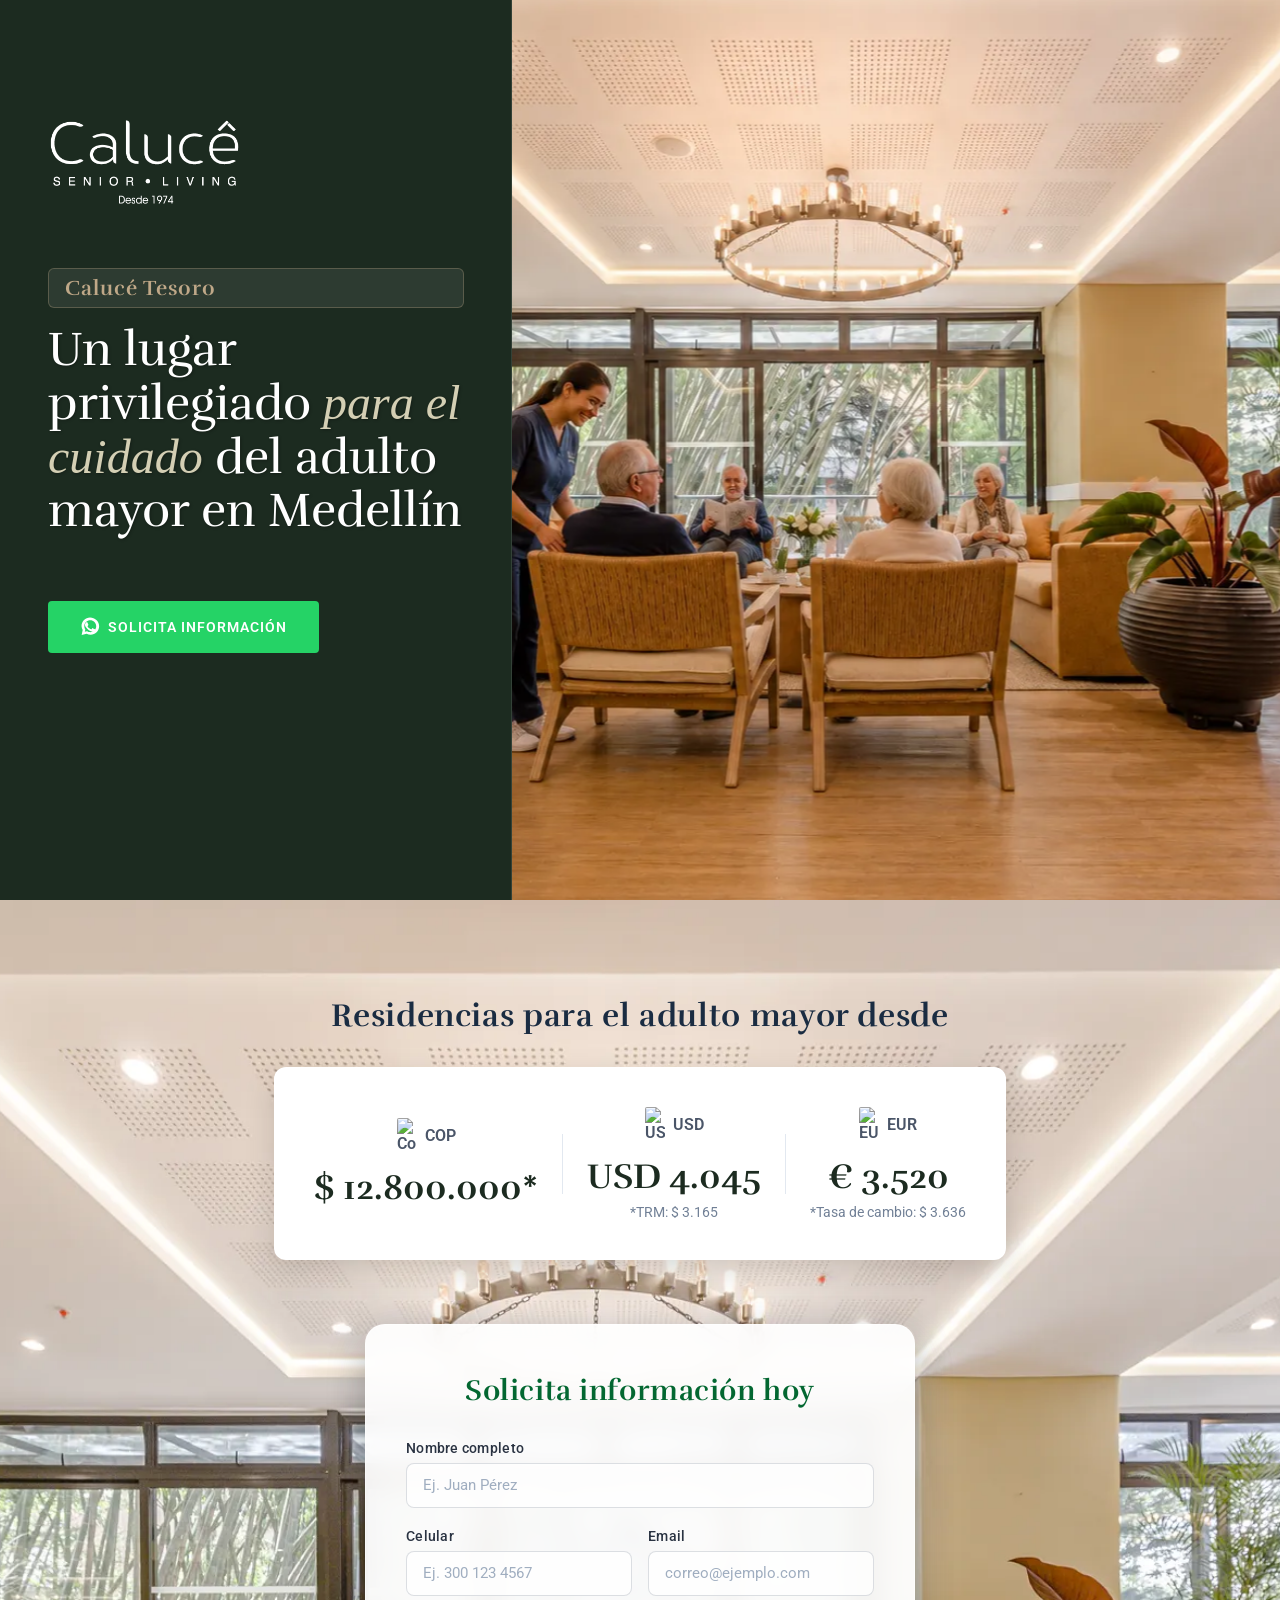
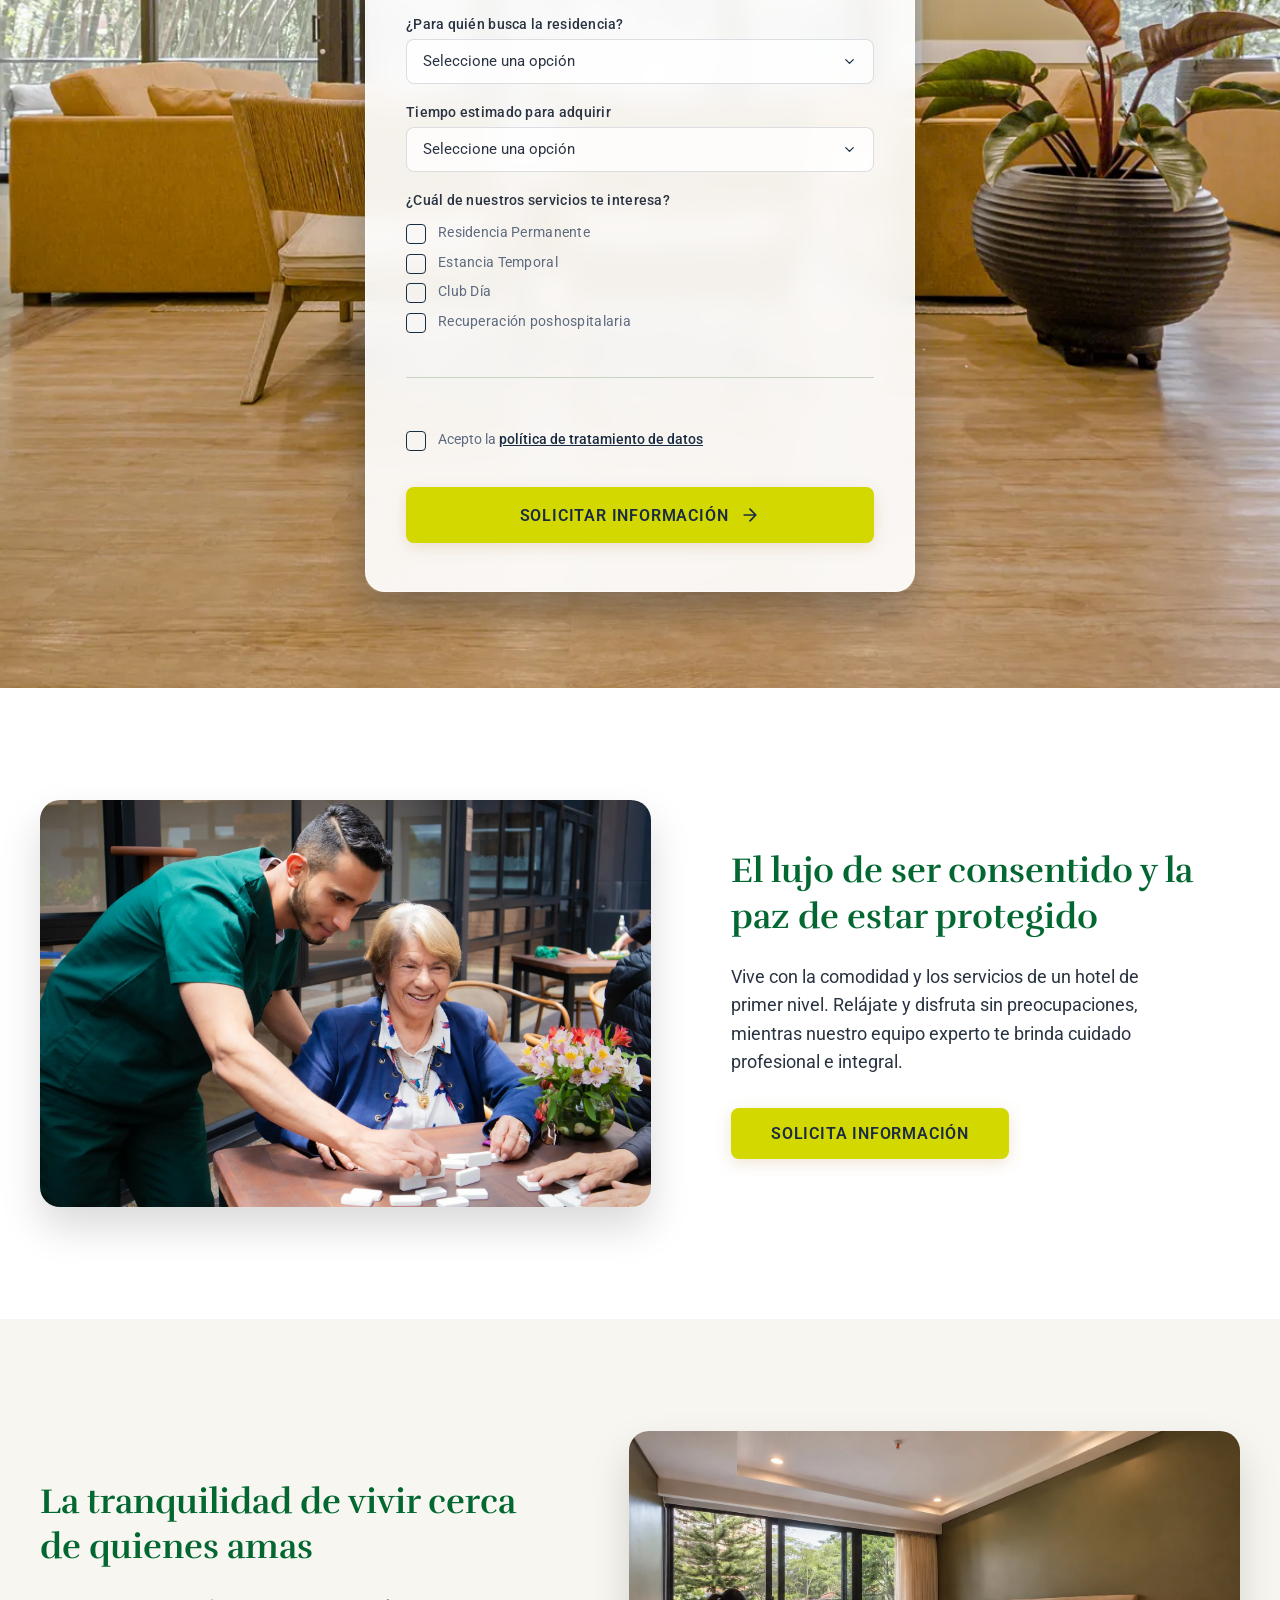
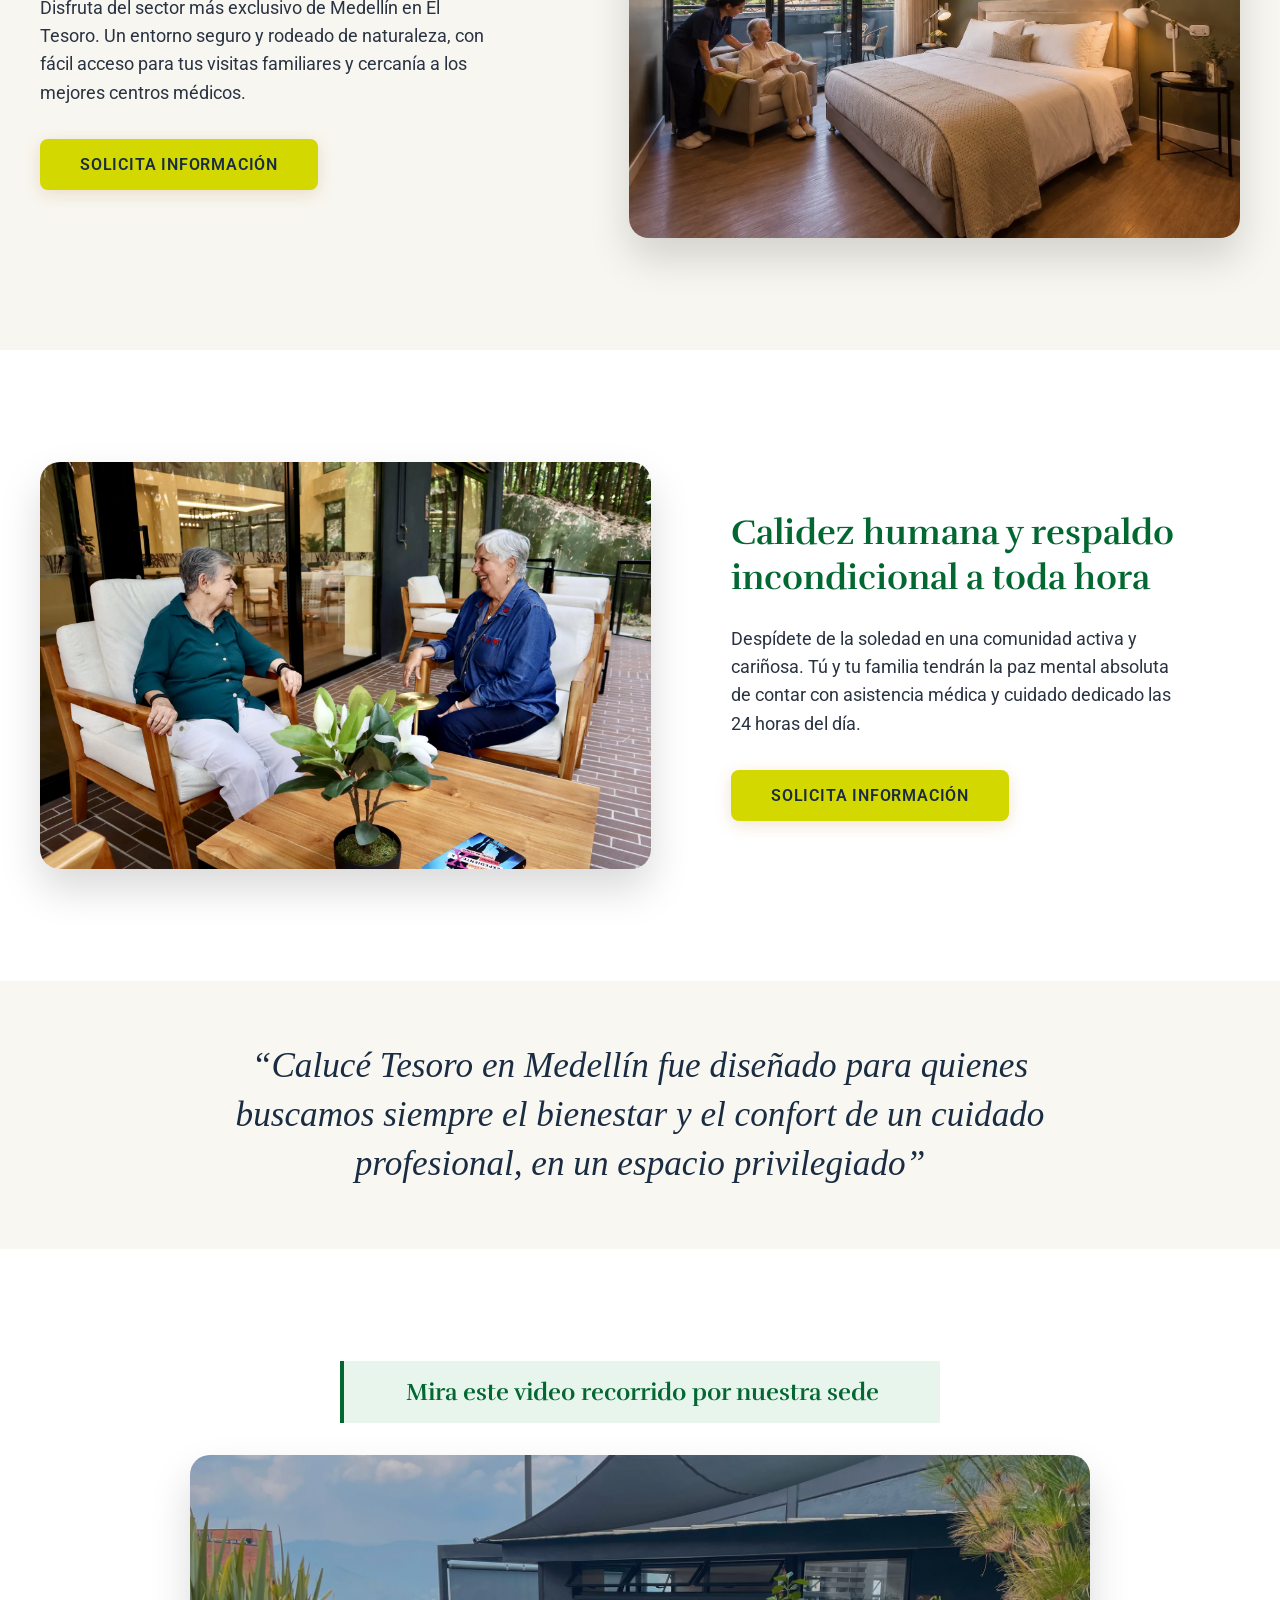
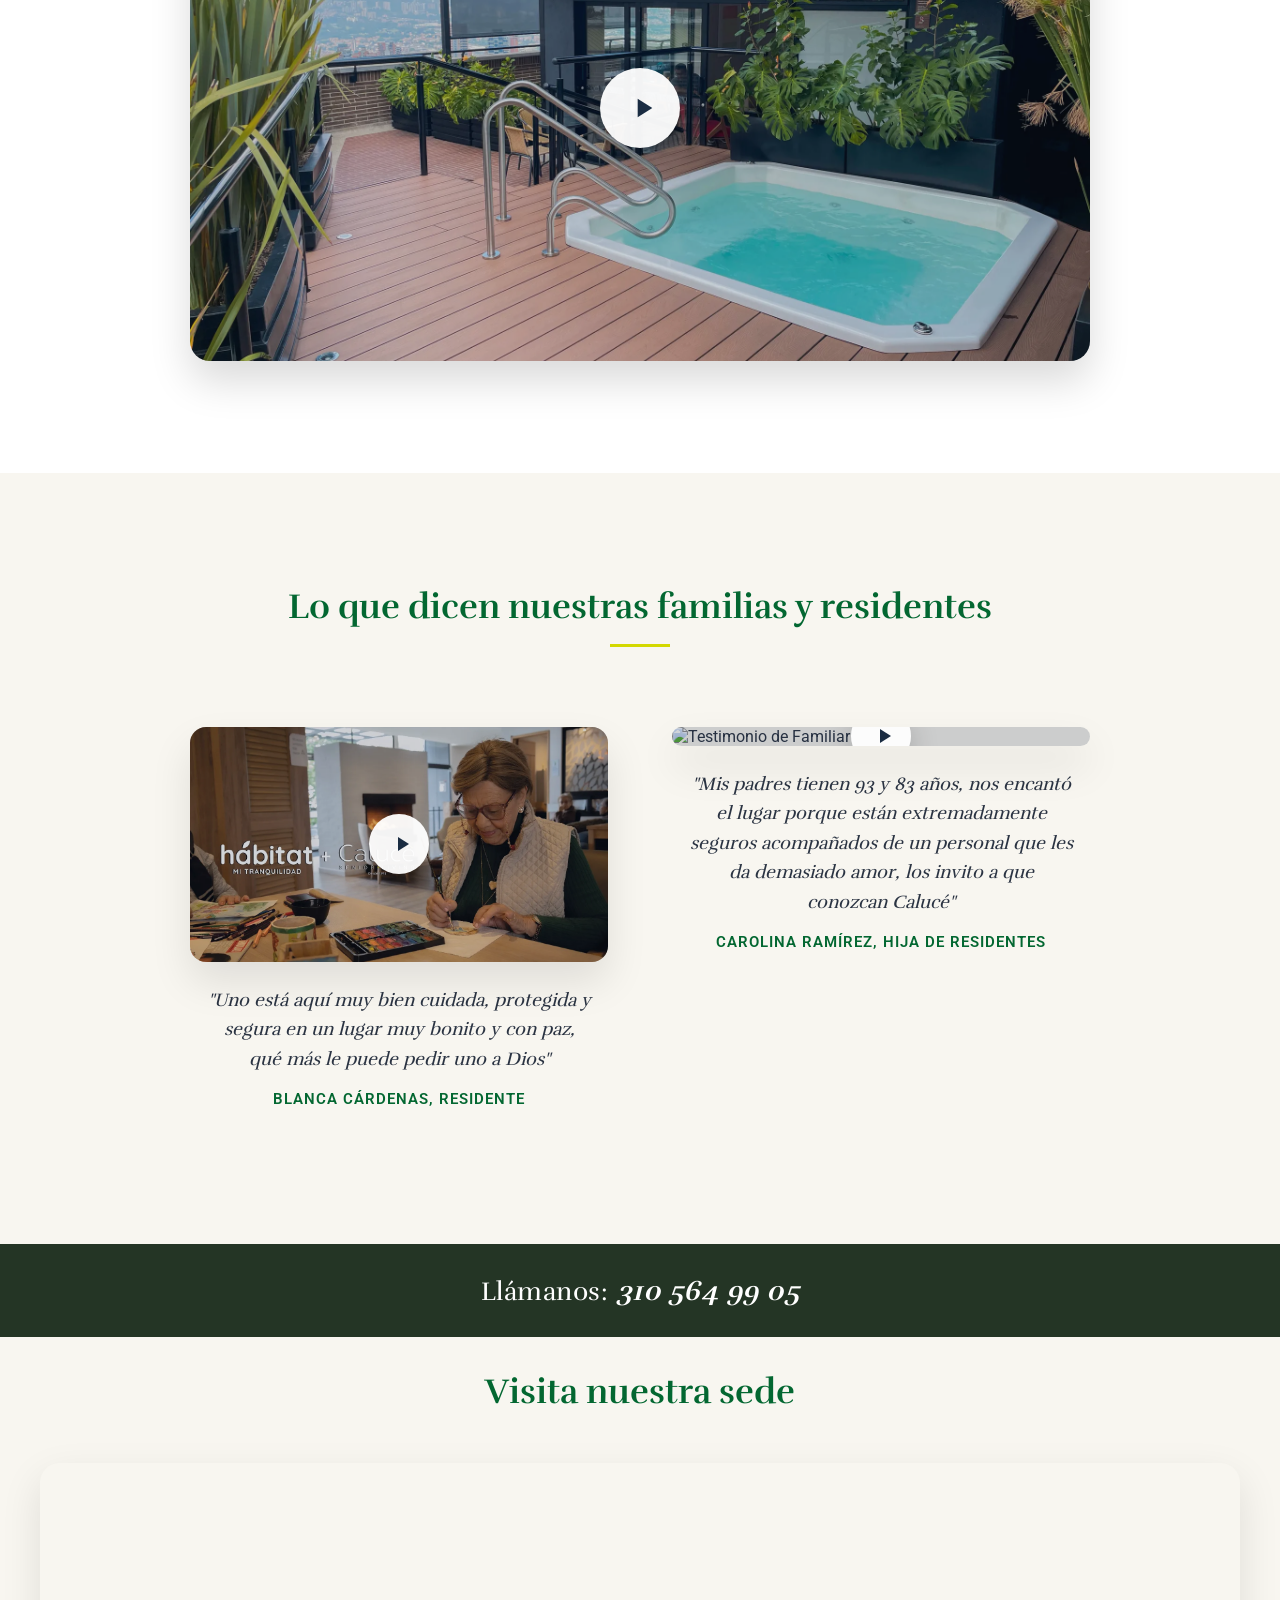
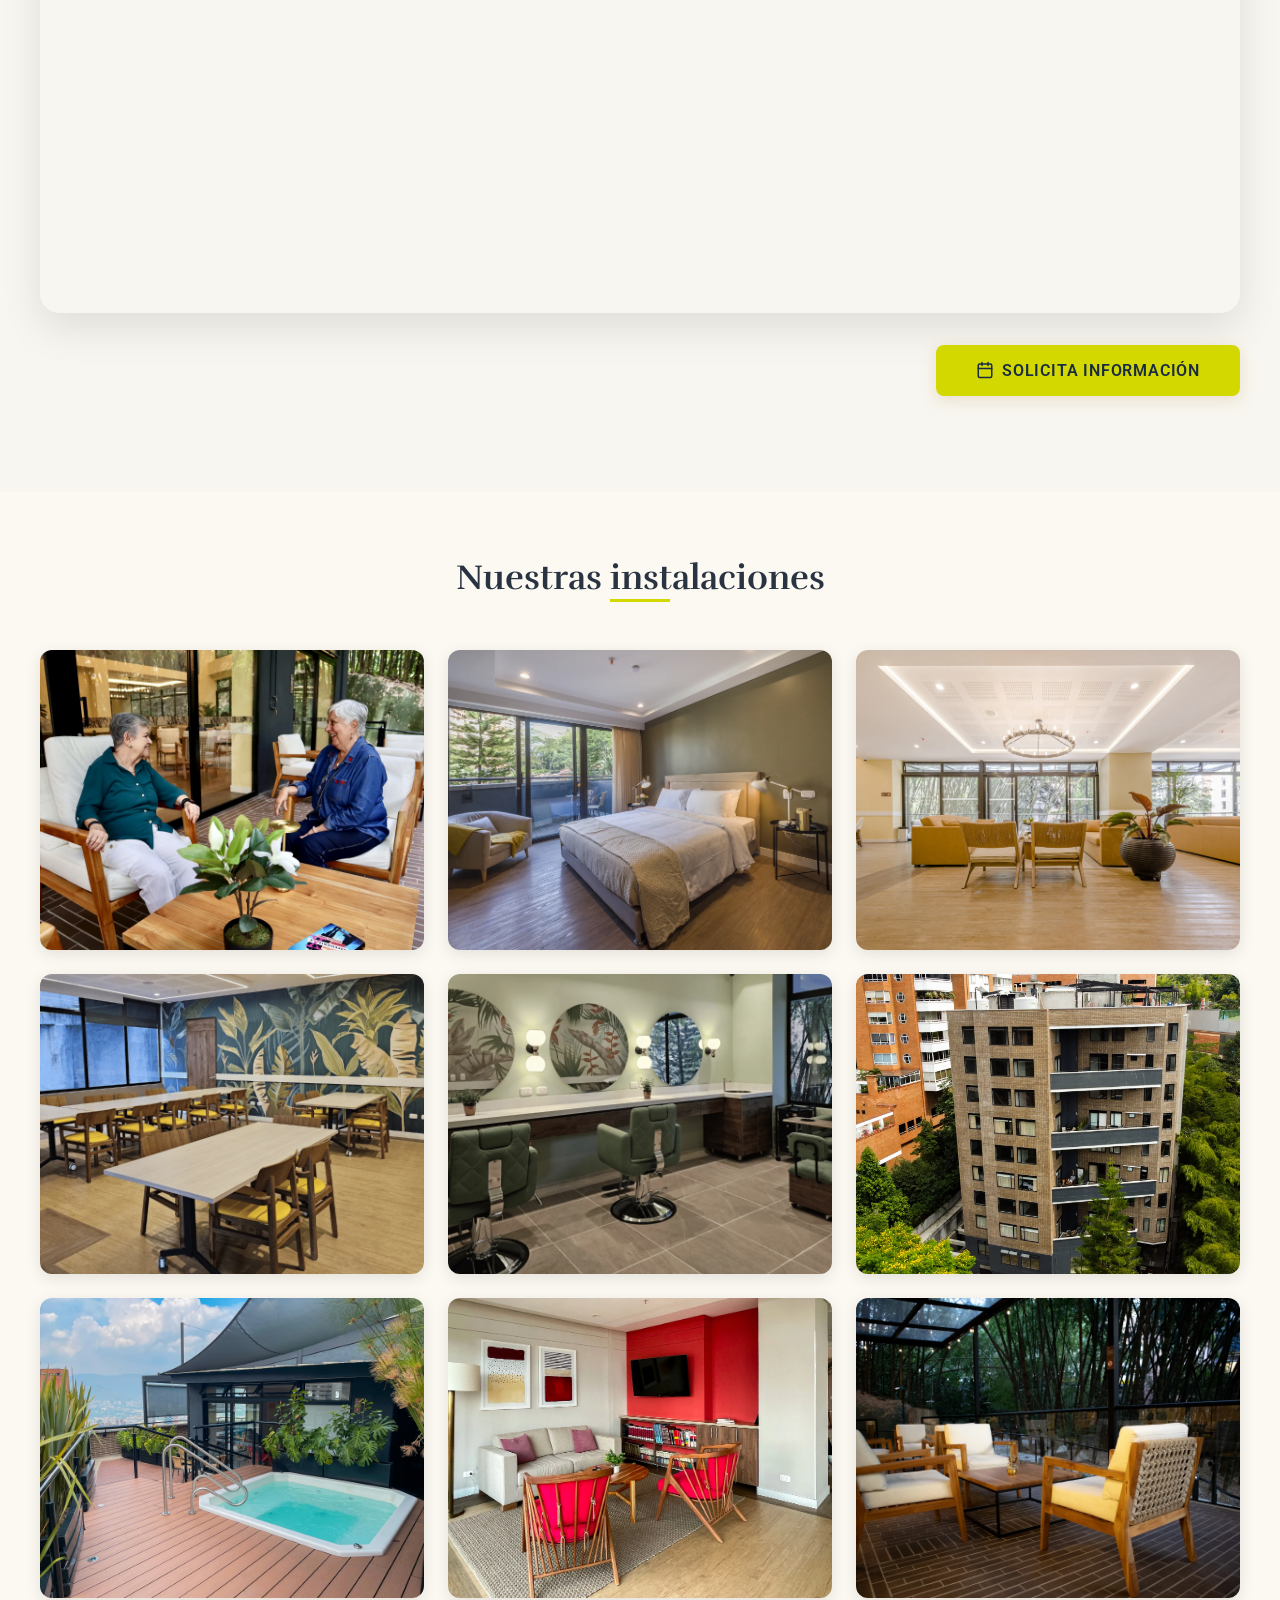
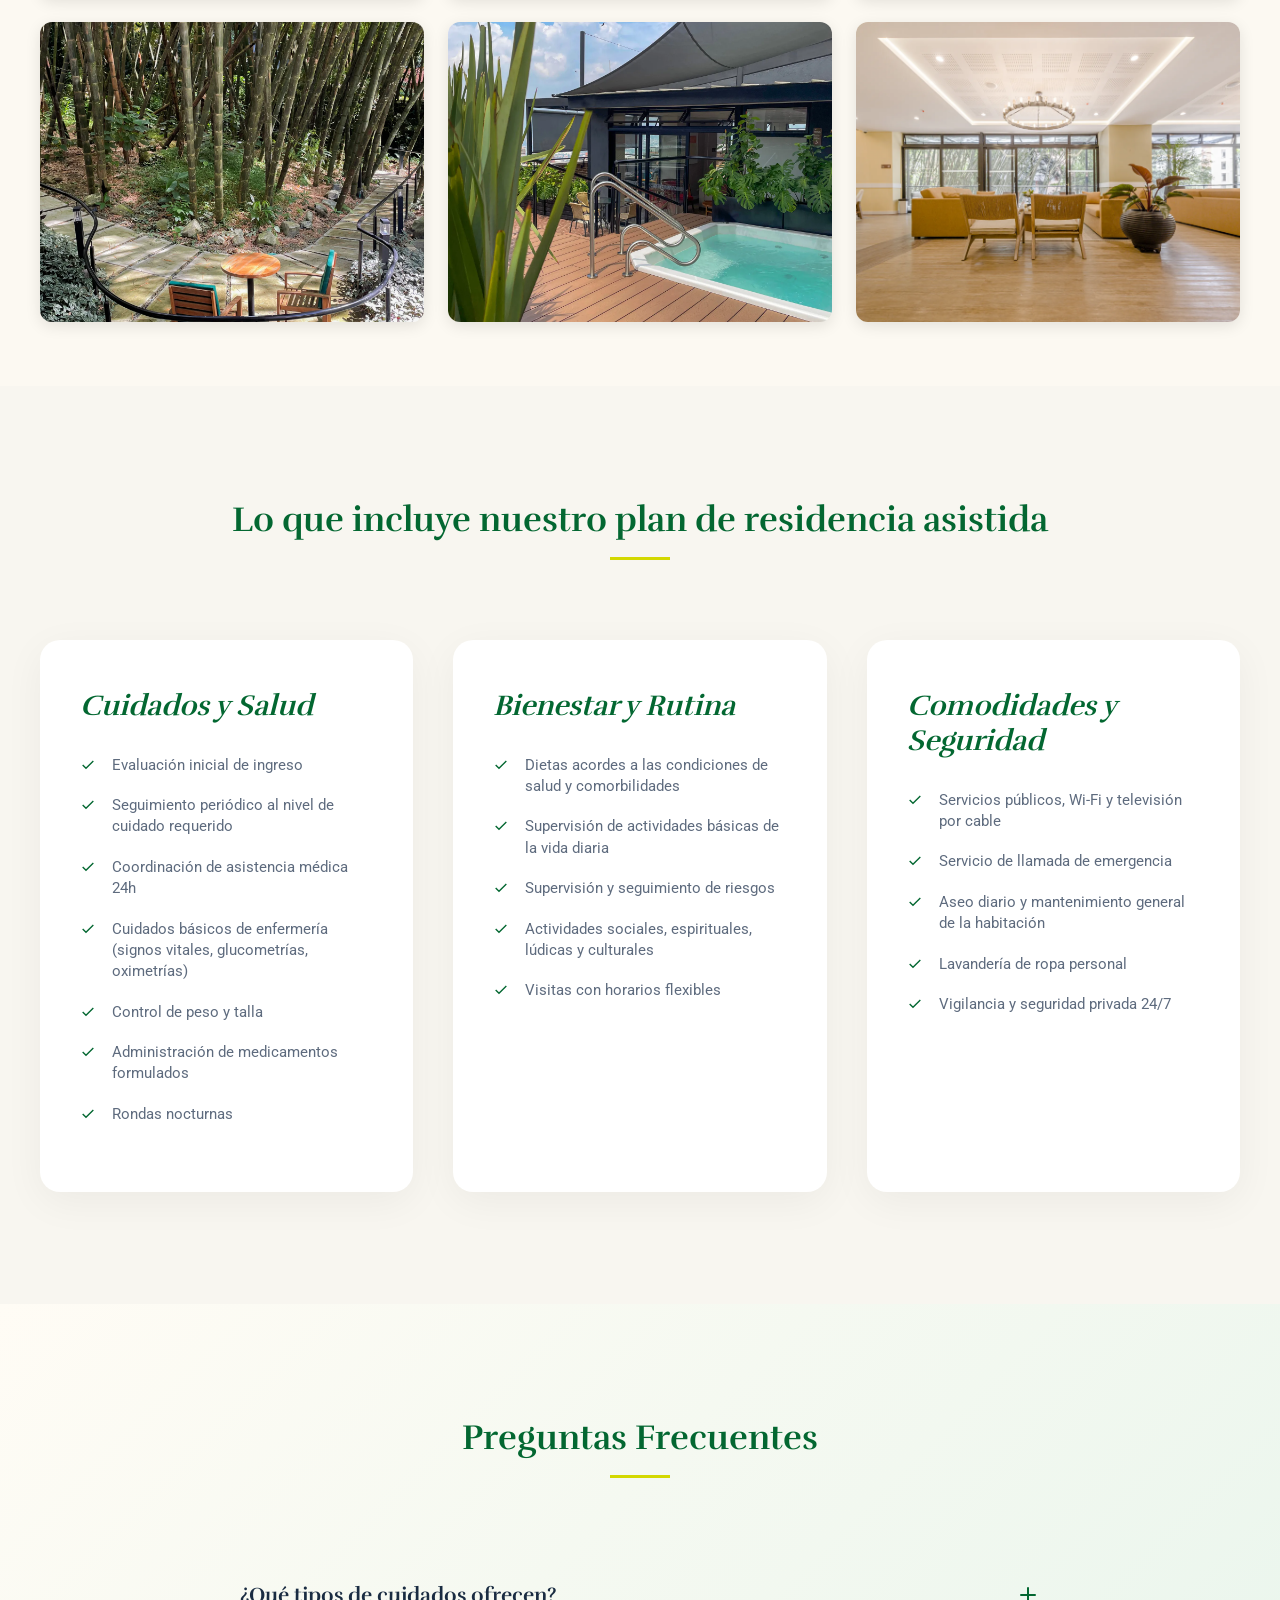
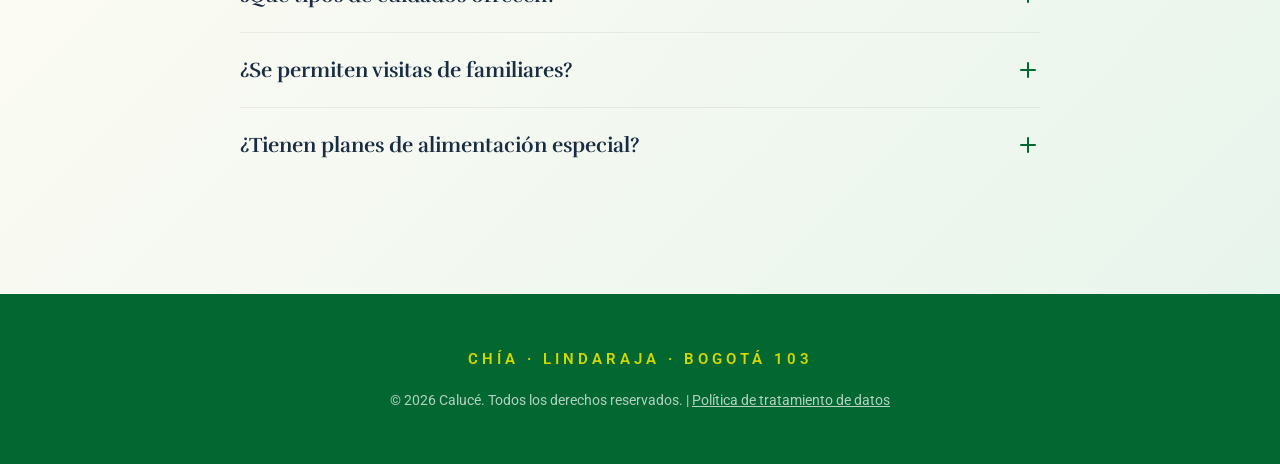
==== commit 64eddbb3: "Update remaining AGENDA UNA VISITA buttons to SOLICITA INFORMACIÓN" ====
--- a/index.html
+++ b/index.html
@@ -224,7 +224,7 @@
                 <div class="video-text">
                     <h2 class="section-title">El lujo de ser consentido y la paz de estar protegido</h2>
                     <p style="font-size: 1.1rem; line-height: 1.6; color: var(--text-color); margin-bottom: 2rem; max-width: 90%;">Vive con la comodidad y los servicios de un hotel de primer nivel. Relájate y disfruta sin preocupaciones, mientras nuestro equipo experto te brinda cuidado profesional e integral.</p>
-                    <button class="cta-btn" onclick="openFormModal()">AGENDA UNA VISITA</button>
+                    <button class="cta-btn" onclick="openFormModal()">SOLICITA INFORMACIÓN</button>
                 </div>
             </div>
         </section>
@@ -239,7 +239,7 @@
                 <div class="video-text">
                     <h2 class="section-title">La tranquilidad de vivir cerca de quienes amas</h2>
                     <p style="font-size: 1.1rem; line-height: 1.6; color: var(--text-color); margin-bottom: 2rem; max-width: 90%;">Disfruta del sector más exclusivo de Medellín en El Tesoro. Un entorno seguro y rodeado de naturaleza, con fácil acceso para tus visitas familiares y cercanía a los mejores centros médicos.</p>
-                    <button class="cta-btn" onclick="openFormModal()">AGENDA UNA VISITA</button>
+                    <button class="cta-btn" onclick="openFormModal()">SOLICITA INFORMACIÓN</button>
                 </div>
             </div>
         </section>
@@ -254,7 +254,7 @@
                 <div class="video-text">
                     <h2 class="section-title">Calidez humana y respaldo incondicional a toda hora</h2>
                     <p style="font-size: 1.1rem; line-height: 1.6; color: var(--text-color); margin-bottom: 2rem; max-width: 90%;">Despídete de la soledad en una comunidad activa y cariñosa. Tú y tu familia tendrán la paz mental absoluta de contar con asistencia médica y cuidado dedicado las 24 horas del día.</p>
-                    <button class="cta-btn" onclick="openFormModal()">AGENDA UNA VISITA</button>
+                    <button class="cta-btn" onclick="openFormModal()">SOLICITA INFORMACIÓN</button>
                 </div>
             </div>
         </section>
@@ -586,7 +586,7 @@
         </div>
     </div>
 
-    <script src="main.js?v=6"></script>
+    <script src="main.js?v=7"></script>
 </body>
 </html>
 <!-- Auto-deploy test -->
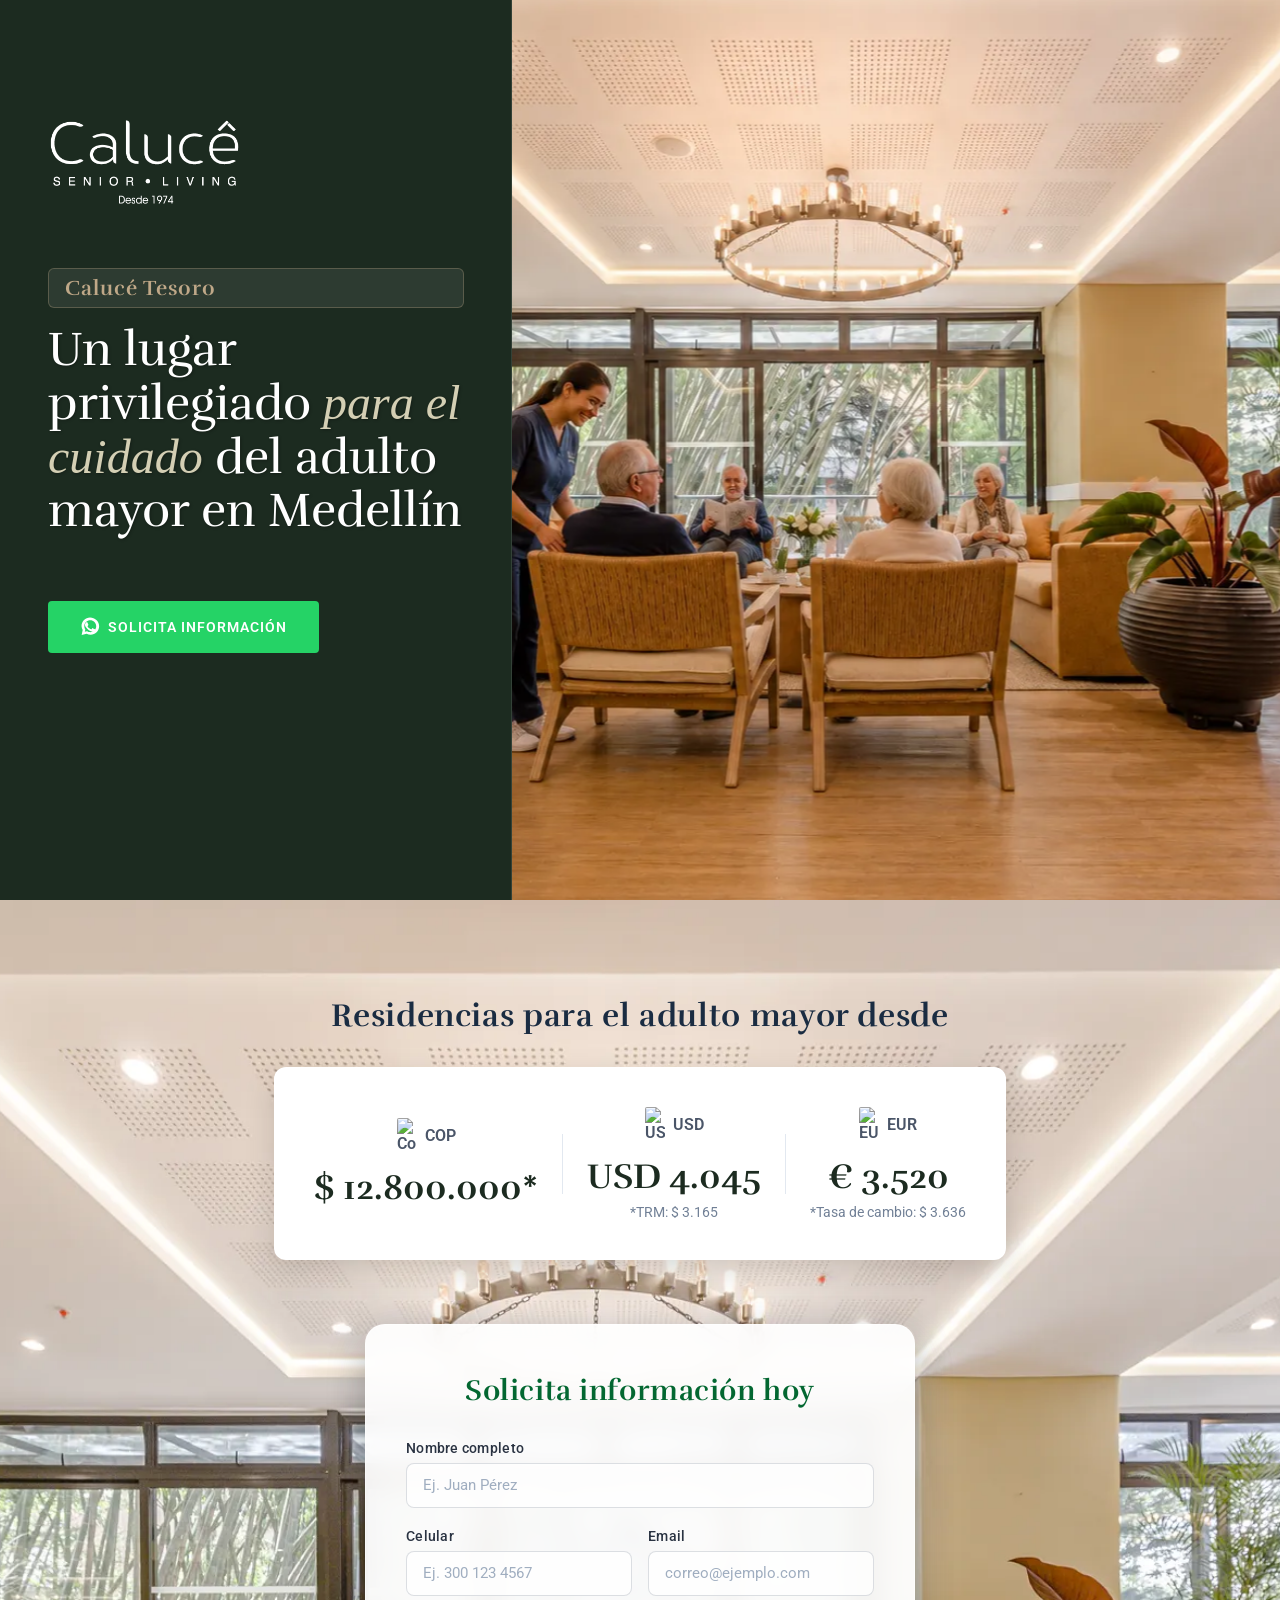
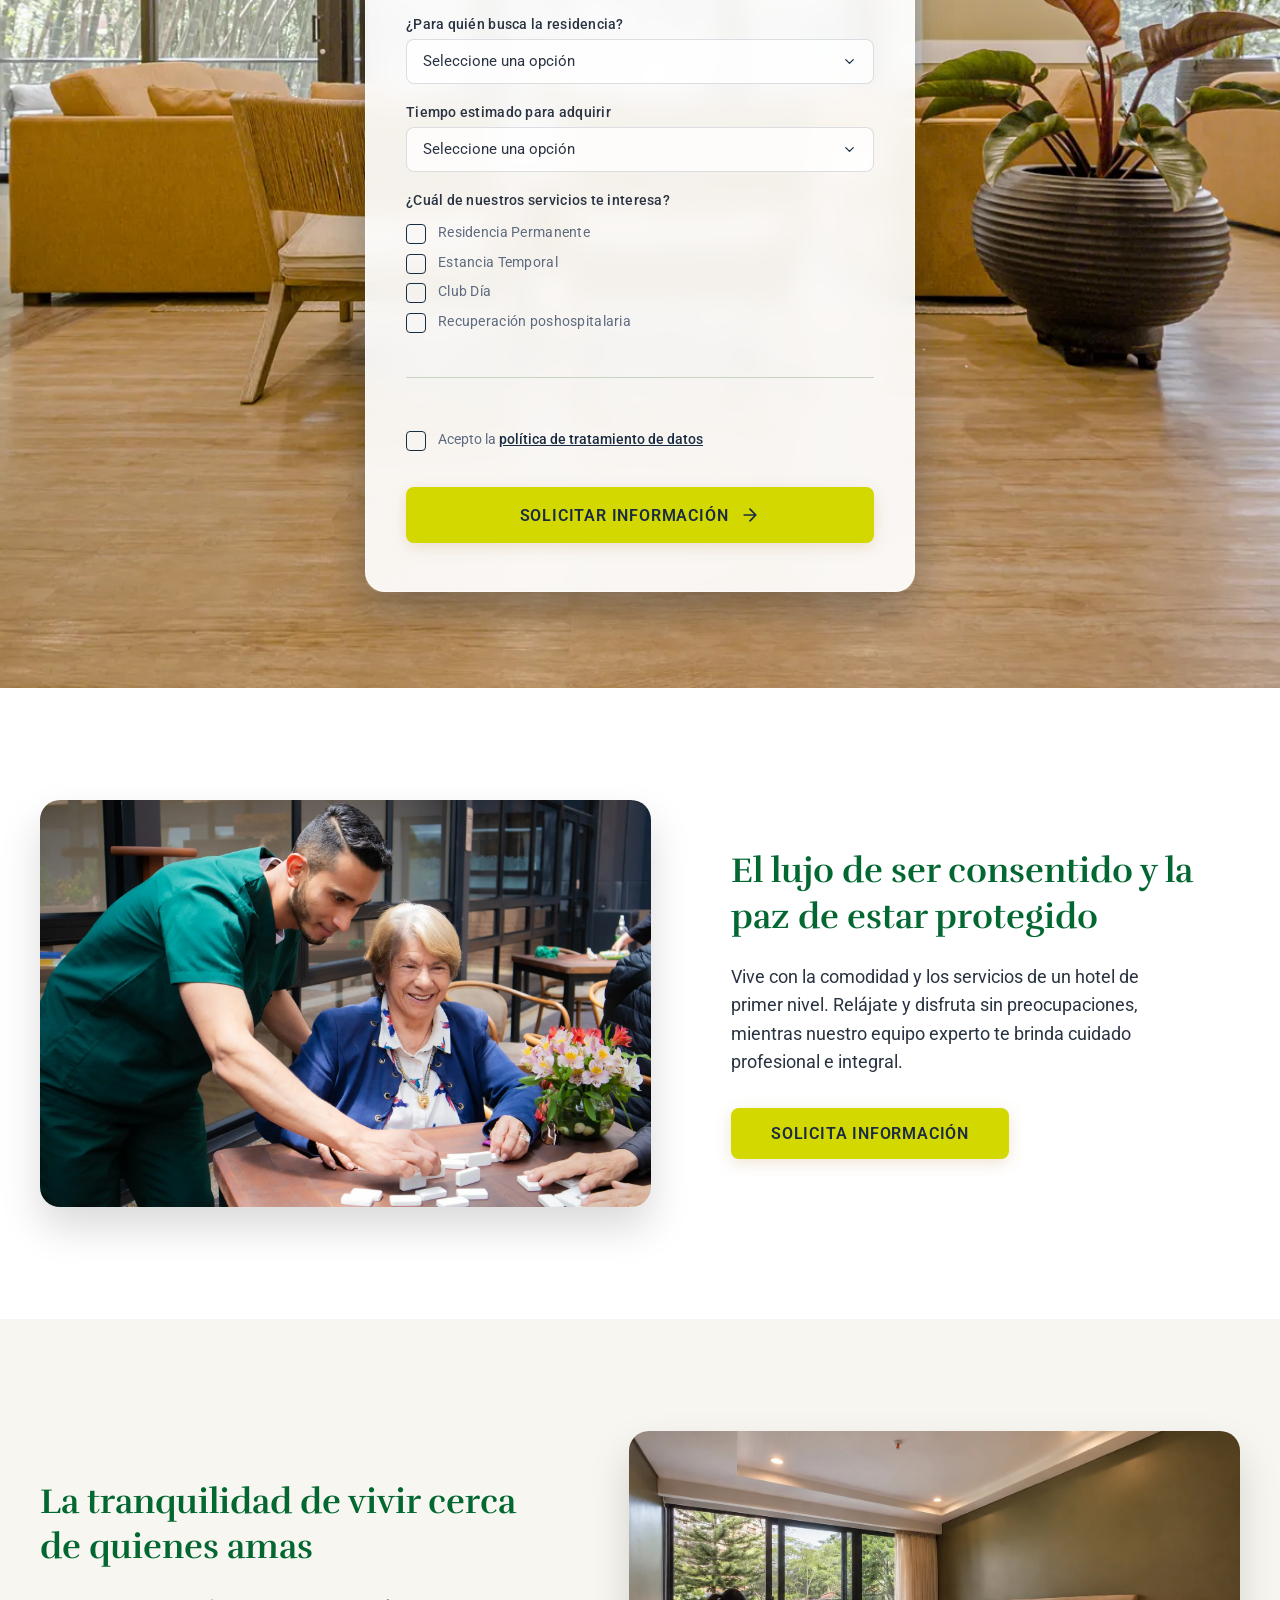
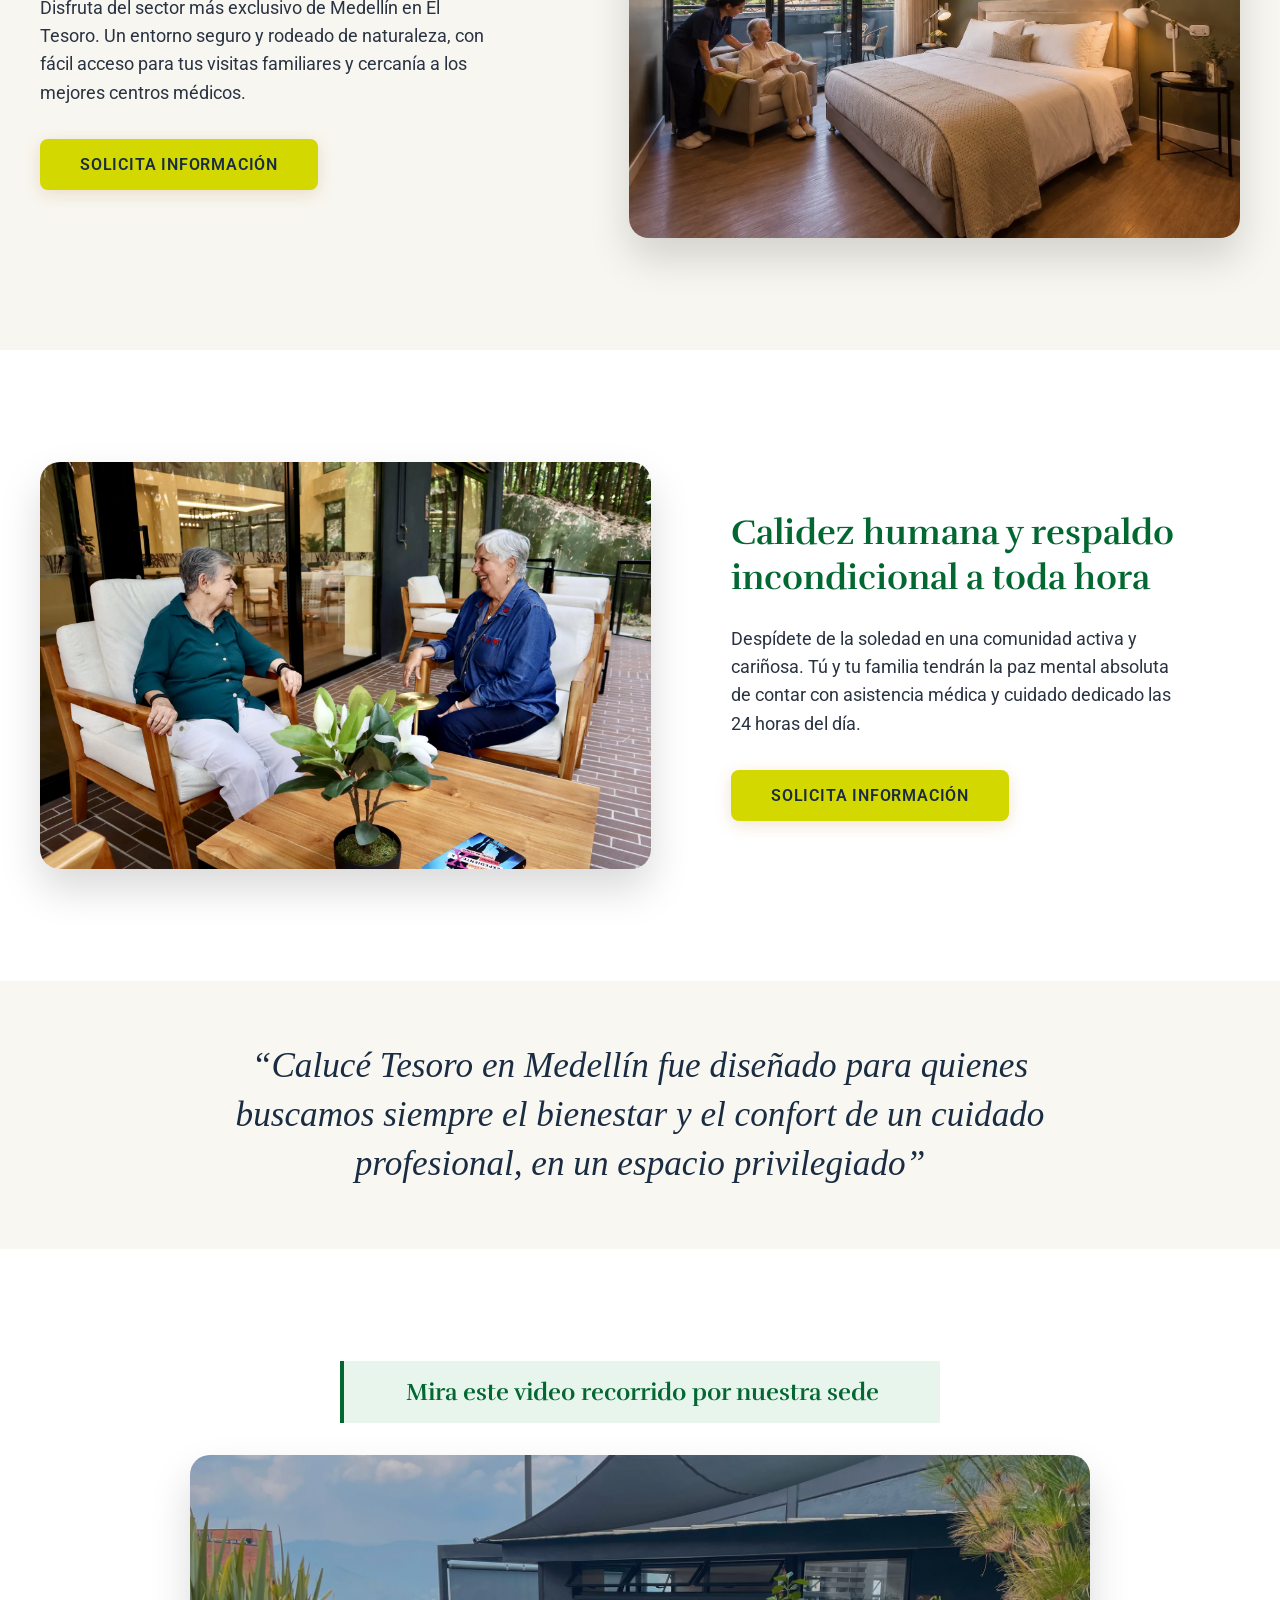
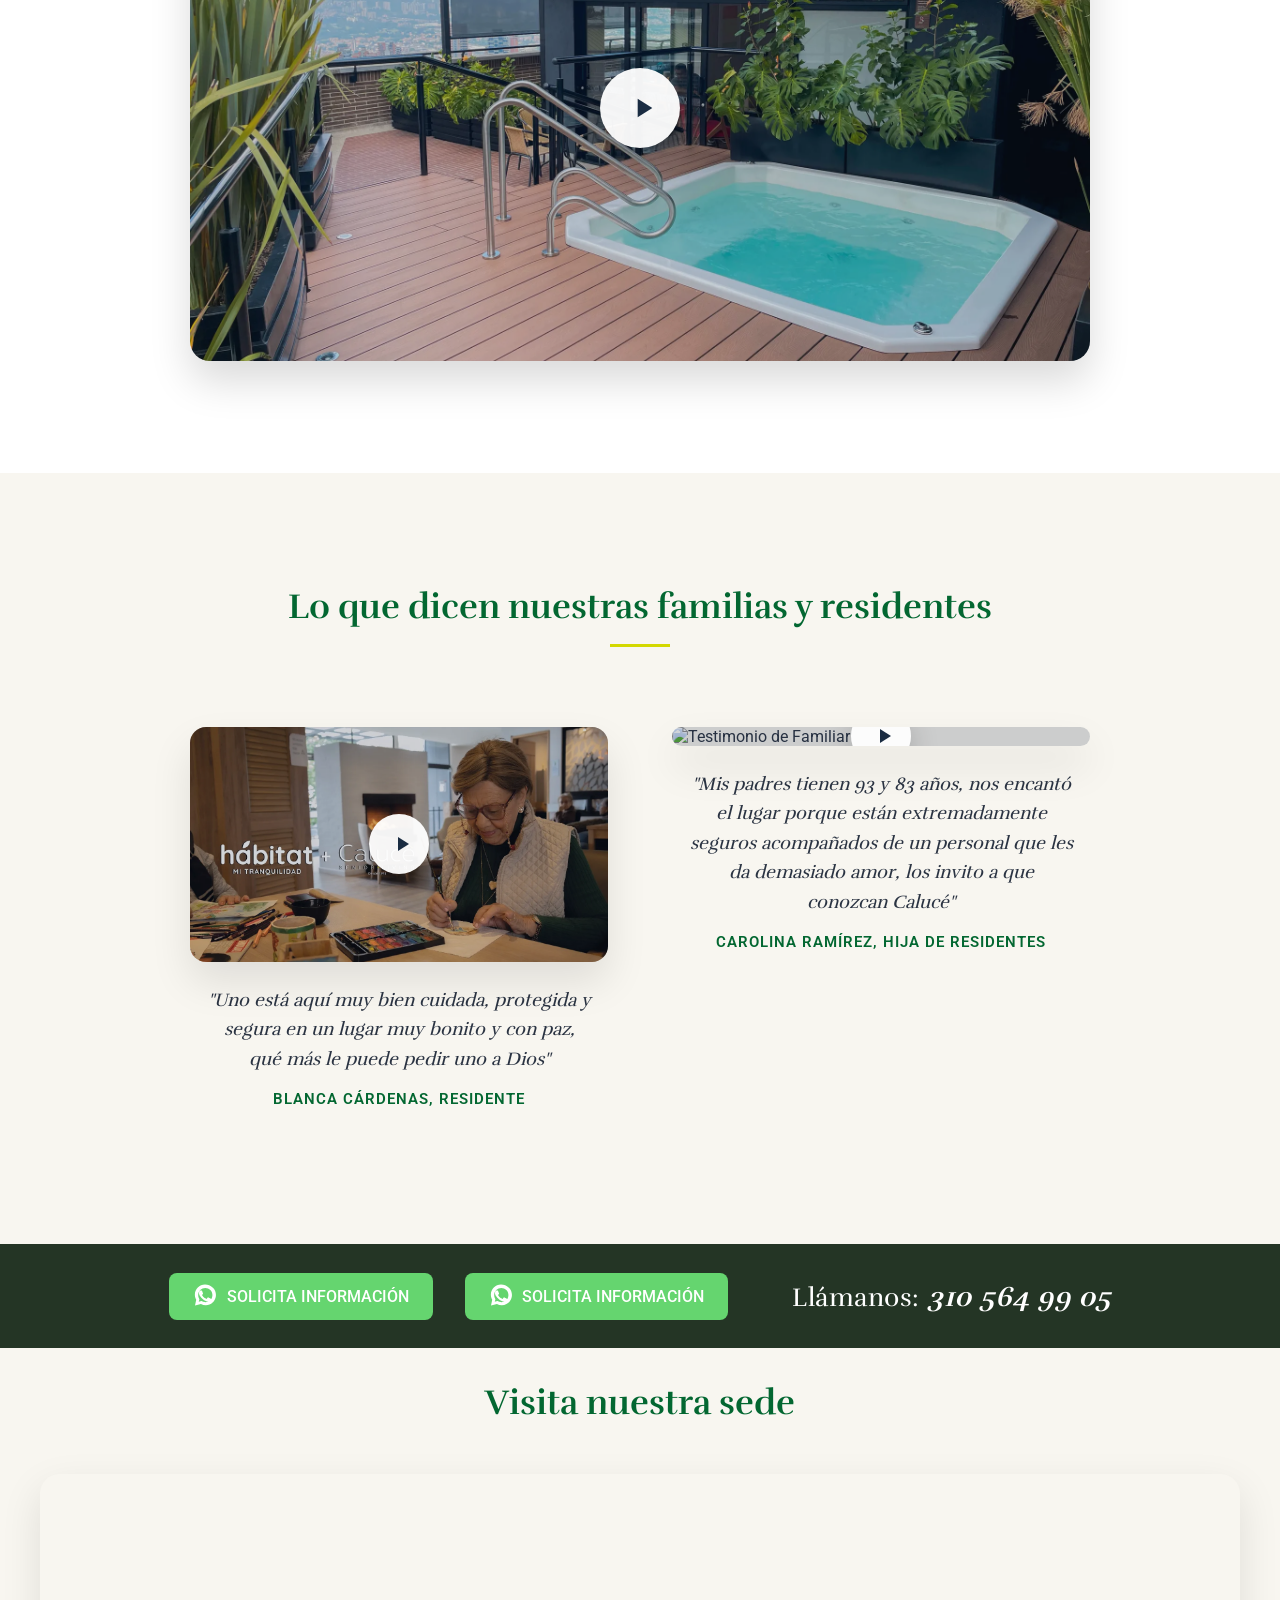
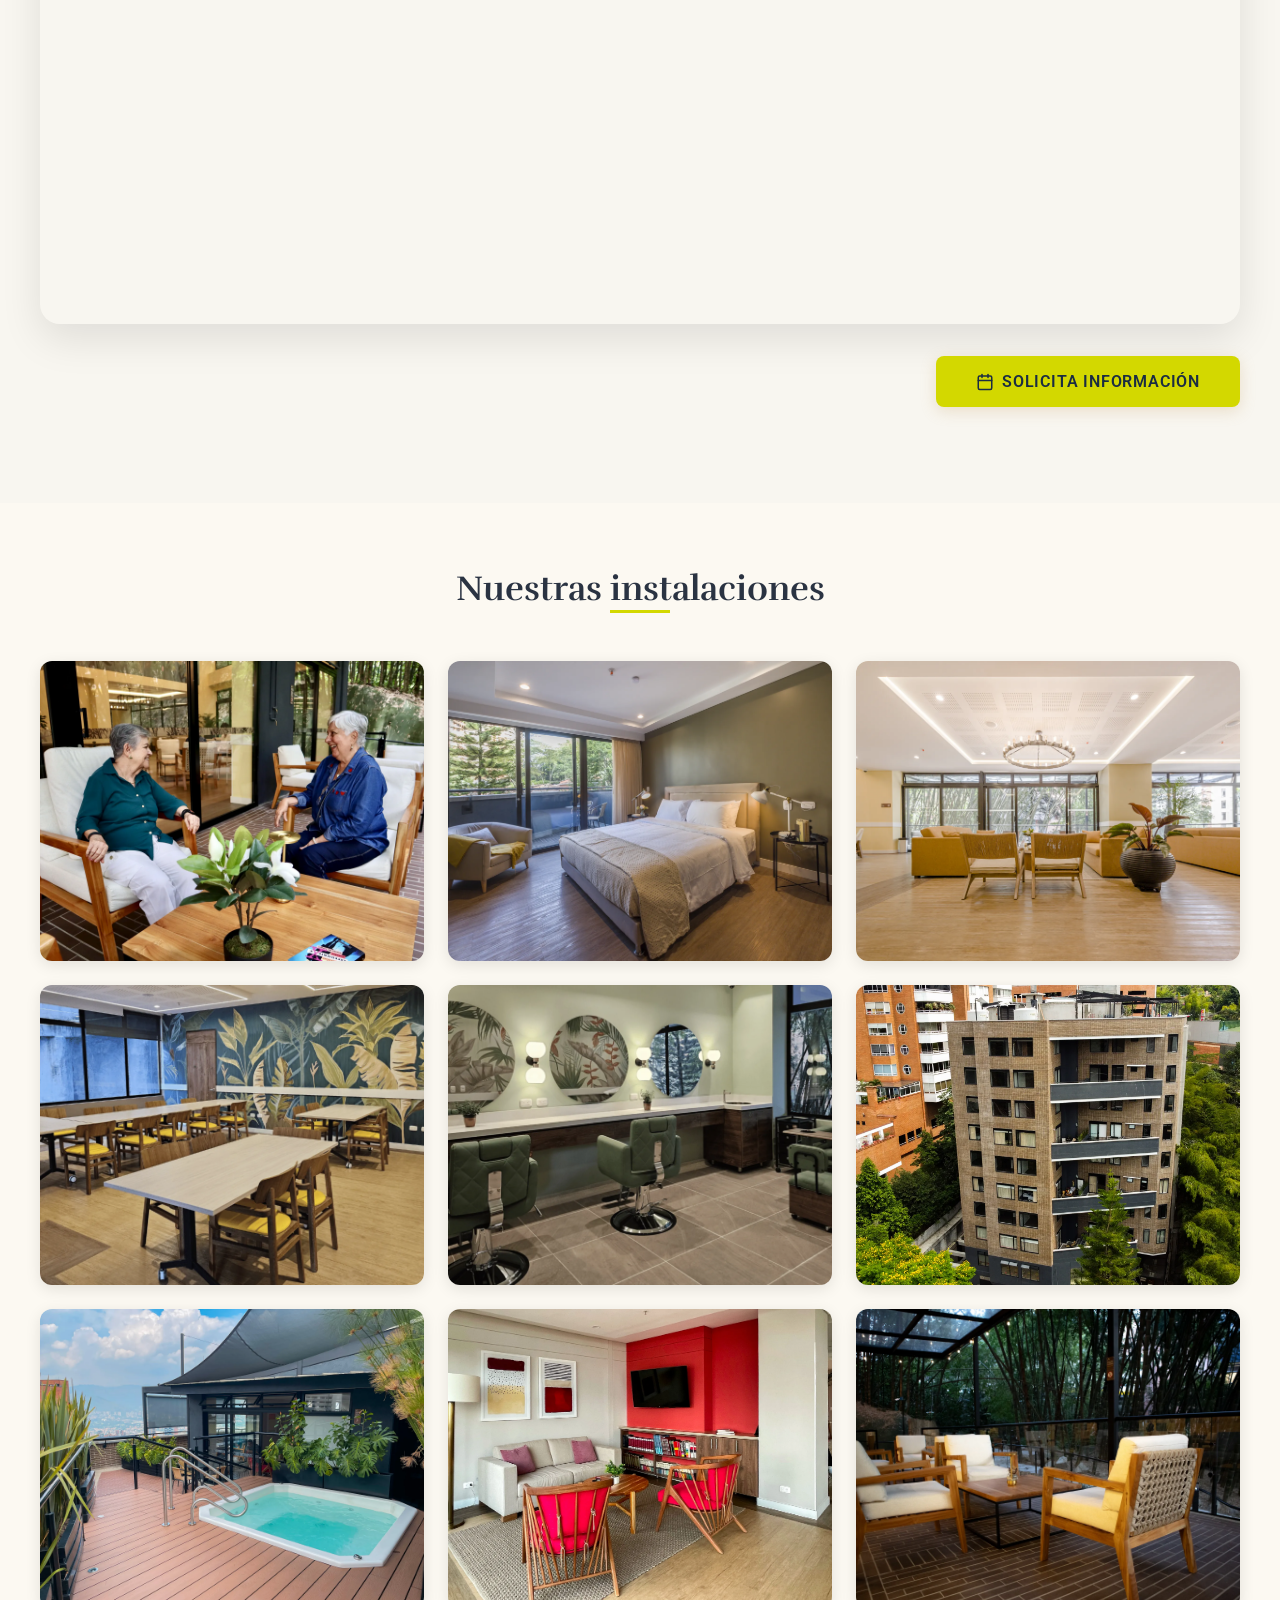
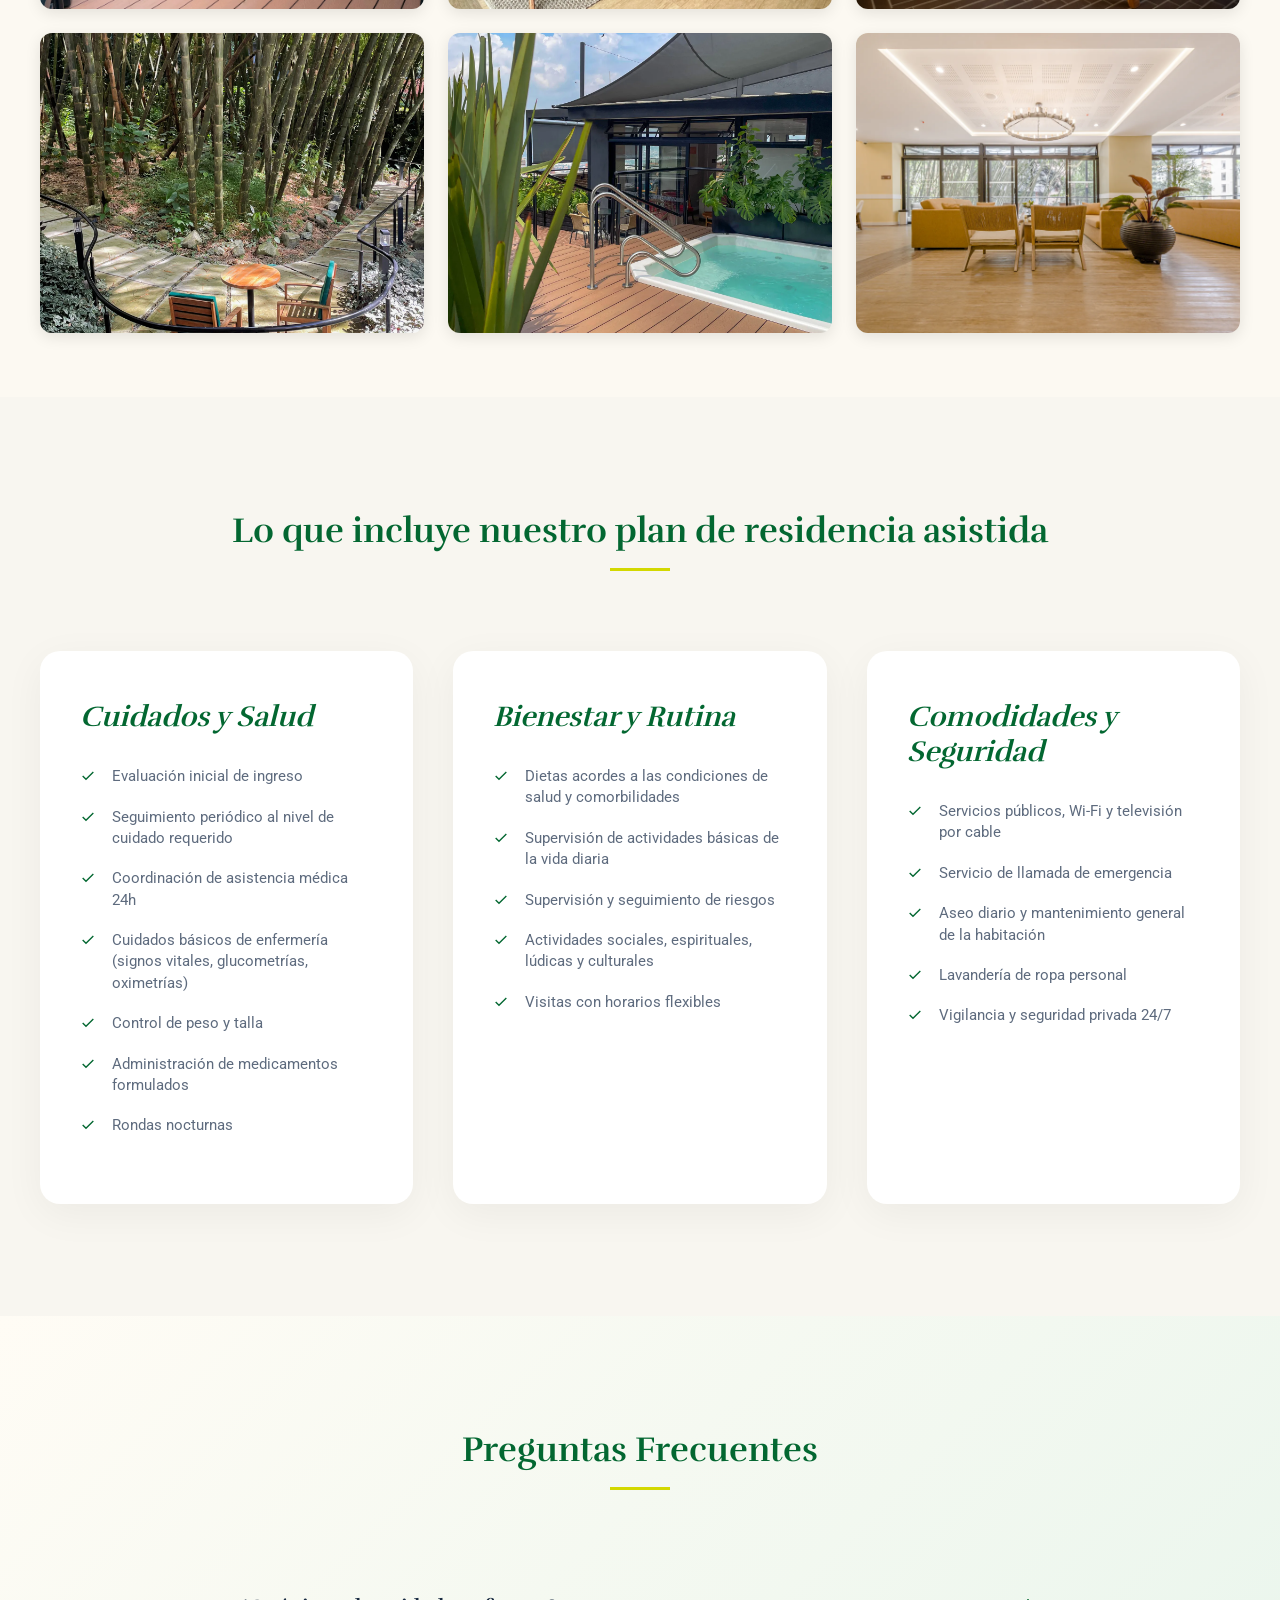
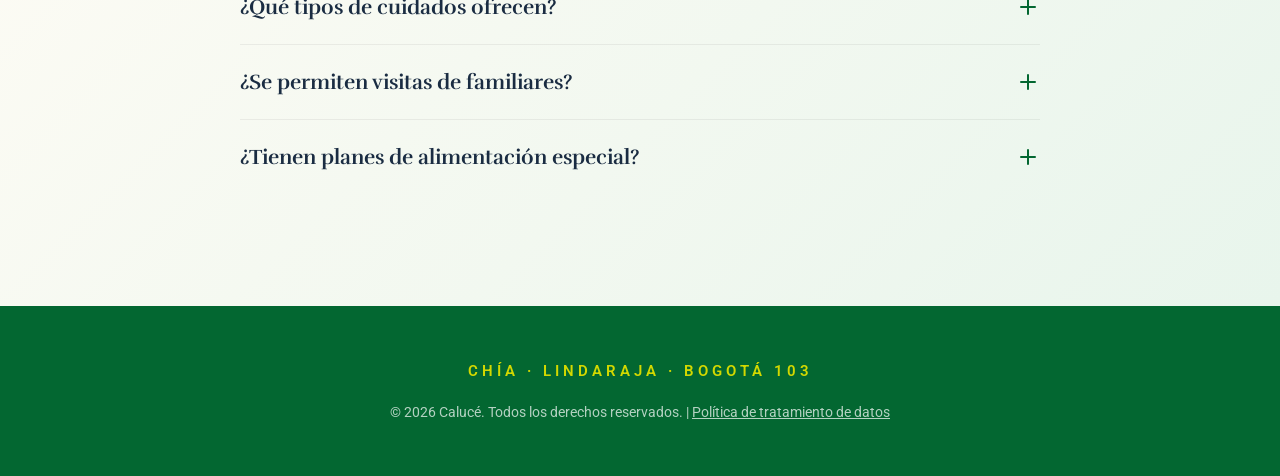
==== commit bf966289: "Restore WhatsApp button next to phone number" ====
--- a/index.html
+++ b/index.html
@@ -327,8 +327,22 @@
         </section>
 
         <section class="cta-banner">
-            <div class="cta-container">
-                <h2 class="cta-text" style="font-size: 1.6rem;">Llámanos: <span class="cta-price">310 564 99 05</span></h2>
+            <div class="cta-container" style="flex-direction: row; gap: 2rem; align-items: center;">
+                
+                <a href="https://wa.me/573105649905?text=Hola,%20me%20interesa%20conocer%20m%C3%A1s%20sobre%20los%20servicios%20de%20Caluc%C3%A9" class="btn-whatsapp-cta" target="_blank" rel="noopener noreferrer">
+                    <svg width="24" height="24" viewBox="0 0 24 24" fill="currentColor" xmlns="http://www.w3.org/2000/svg">
+                        <path d="M17.472 14.382c-.297-.149-1.758-.867-2.03-.967-.273-.099-.471-.148-.67.15-.197.297-.767.966-.94 1.164-.173.199-.347.223-.644.075-.297-.15-1.255-.463-2.39-1.475-.888-.788-1.489-1.761-1.663-2.059-.173-.297-.018-.458.13-.606.134-.133.298-.347.446-.52.149-.174.198-.298.298-.497.099-.198.05-.371-.025-.52-.075-.149-.669-1.612-.916-2.207-.242-.579-.487-.5-.669-.51-.173-.008-.371-.01-.57-.01-.198 0-.52.074-.792.372-.272.297-1.04 1.016-1.04 2.479 0 1.462 1.065 2.875 1.213 3.074.149.198 2.096 3.2 5.077 4.487.709.306 1.262.489 1.694.625.712.227 1.36.195 1.871.118.575-.085 1.758-.271 2.086-.532.327-.261.767-1.016.767-1.016s.198-.446-.149-.619zm-5.466 3.734c-1.214 0-2.4-.326-3.44-1l-.246-.146-2.556.67.683-2.493-.16-.255c-.713-1.129-1.09-2.433-1.09-3.774 0-3.923 3.192-7.114 7.117-7.114 1.9 0 3.687.74 5.03 2.083 1.343 1.342 2.082 3.128 2.082 5.029 0 3.923-3.192 7.114-7.117 7.114zm7.55-14.664C17.654 1.55 15.012.5 12.006.5c-5.594 0-10.144 4.549-10.144 10.143 0 1.79.467 3.537 1.353 5.075L2 21.5l5.908-1.55c1.488.805 3.167 1.23 4.89 1.23h.004c5.593 0 10.144-4.549 10.144-10.142 0-2.711-1.055-5.259-2.973-7.177z"/>
+                    </svg>
+                    SOLICITA INFORMACIÓN
+                </a>
+                
+                <a href="https://wa.me/573105649905?text=Hola,%20me%20interesa%20conocer%20m%C3%A1s%20sobre%20los%20servicios%20de%20Caluc%C3%A9" class="btn-whatsapp-cta" target="_blank" rel="noopener noreferrer" style="margin-right: 2rem;">
+                    <svg width="24" height="24" viewBox="0 0 24 24" fill="currentColor" xmlns="http://www.w3.org/2000/svg">
+                        <path d="M17.472 14.382c-.297-.149-1.758-.867-2.03-.967-.273-.099-.471-.148-.67.15-.197.297-.767.966-.94 1.164-.173.199-.347.223-.644.075-.297-.15-1.255-.463-2.39-1.475-.888-.788-1.489-1.761-1.663-2.059-.173-.297-.018-.458.13-.606.134-.133.298-.347.446-.52.149-.174.198-.298.298-.497.099-.198.05-.371-.025-.52-.075-.149-.669-1.612-.916-2.207-.242-.579-.487-.5-.669-.51-.173-.008-.371-.01-.57-.01-.198 0-.52.074-.792.372-.272.297-1.04 1.016-1.04 2.479 0 1.462 1.065 2.875 1.213 3.074.149.198 2.096 3.2 5.077 4.487.709.306 1.262.489 1.694.625.712.227 1.36.195 1.871.118.575-.085 1.758-.271 2.086-.532.327-.261.767-1.016.767-1.016s.198-.446-.149-.619zm-5.466 3.734c-1.214 0-2.4-.326-3.44-1l-.246-.146-2.556.67.683-2.493-.16-.255c-.713-1.129-1.09-2.433-1.09-3.774 0-3.923 3.192-7.114 7.117-7.114 1.9 0 3.687.74 5.03 2.083 1.343 1.342 2.082 3.128 2.082 5.029 0 3.923-3.192 7.114-7.117 7.114zm7.55-14.664C17.654 1.55 15.012.5 12.006.5c-5.594 0-10.144 4.549-10.144 10.143 0 1.79.467 3.537 1.353 5.075L2 21.5l5.908-1.55c1.488.805 3.167 1.23 4.89 1.23h.004c5.593 0 10.144-4.549 10.144-10.142 0-2.711-1.055-5.259-2.973-7.177z"/>
+                    </svg>
+                    SOLICITA INFORMACIÓN
+                </a>
+<h2 class="cta-text" style="font-size: 1.6rem;">Llámanos: <span class="cta-price">310 564 99 05</span></h2>
                 
             </div>
         </section>
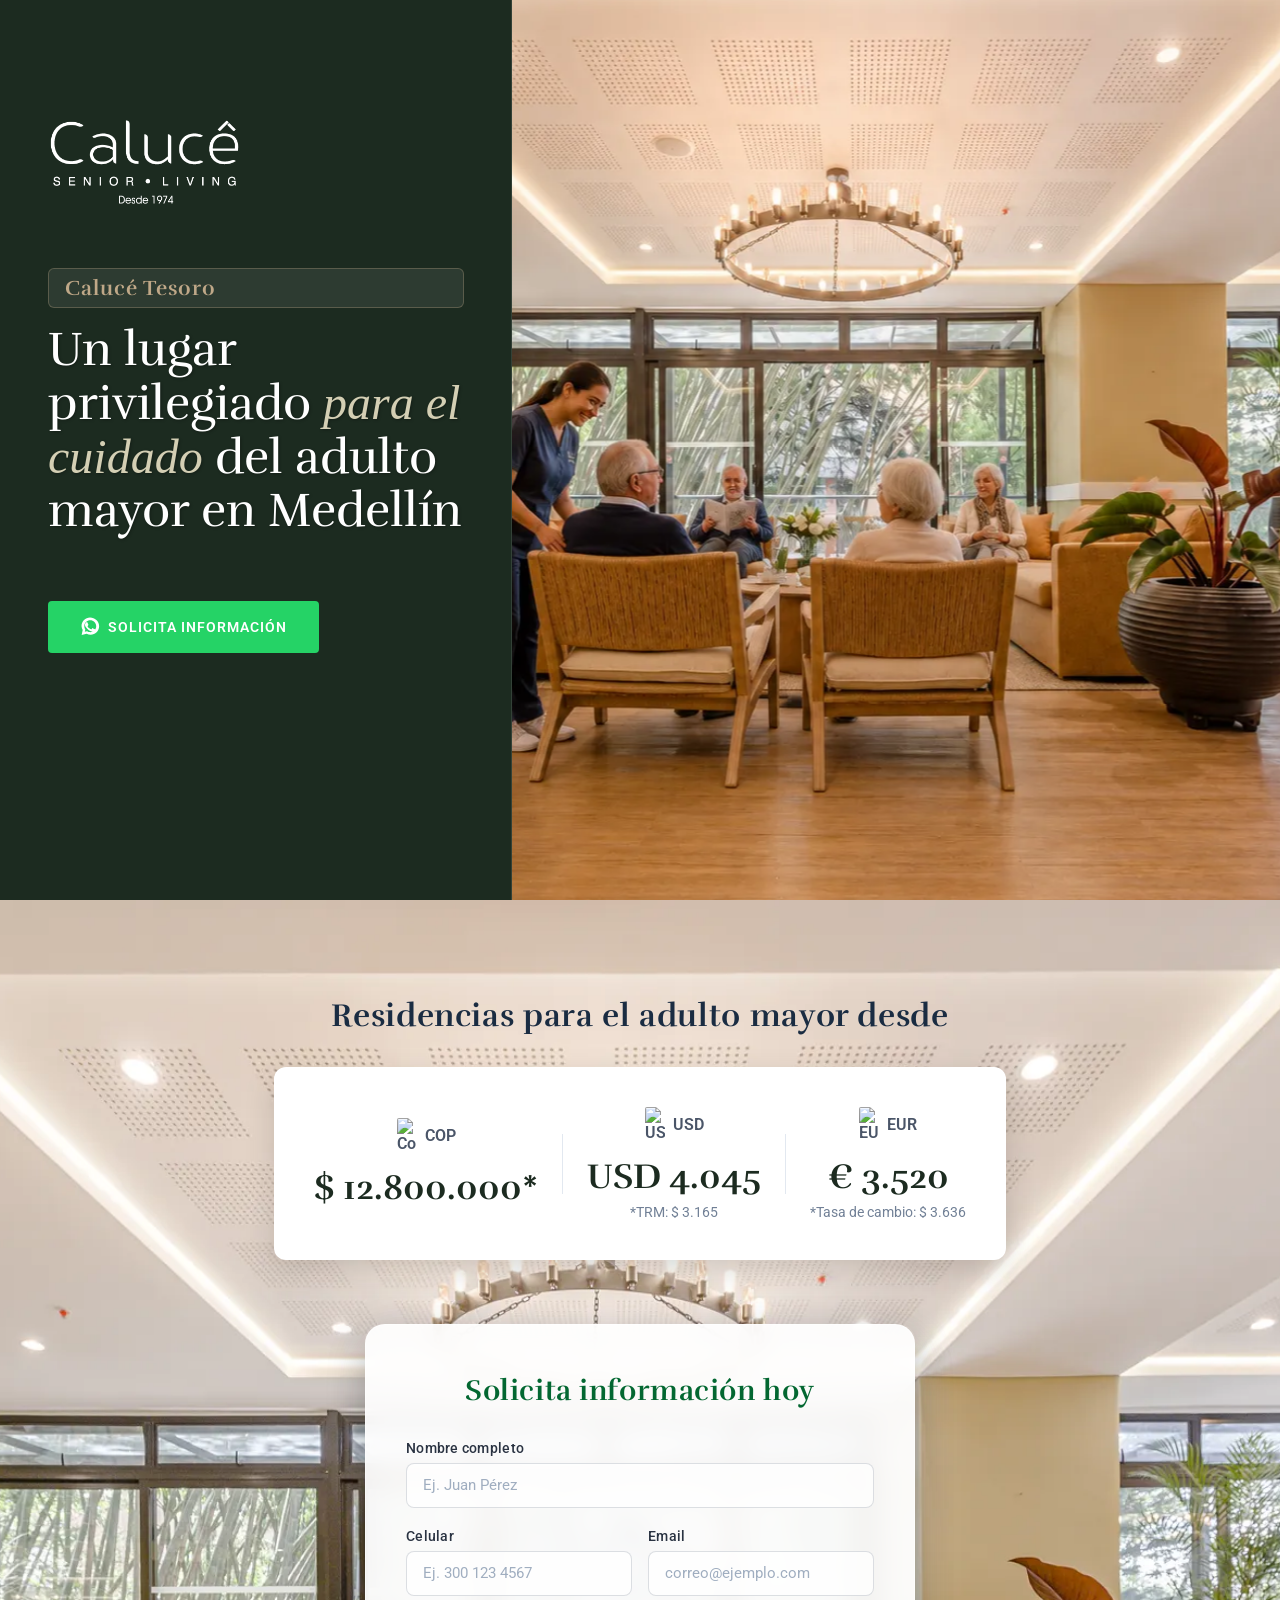
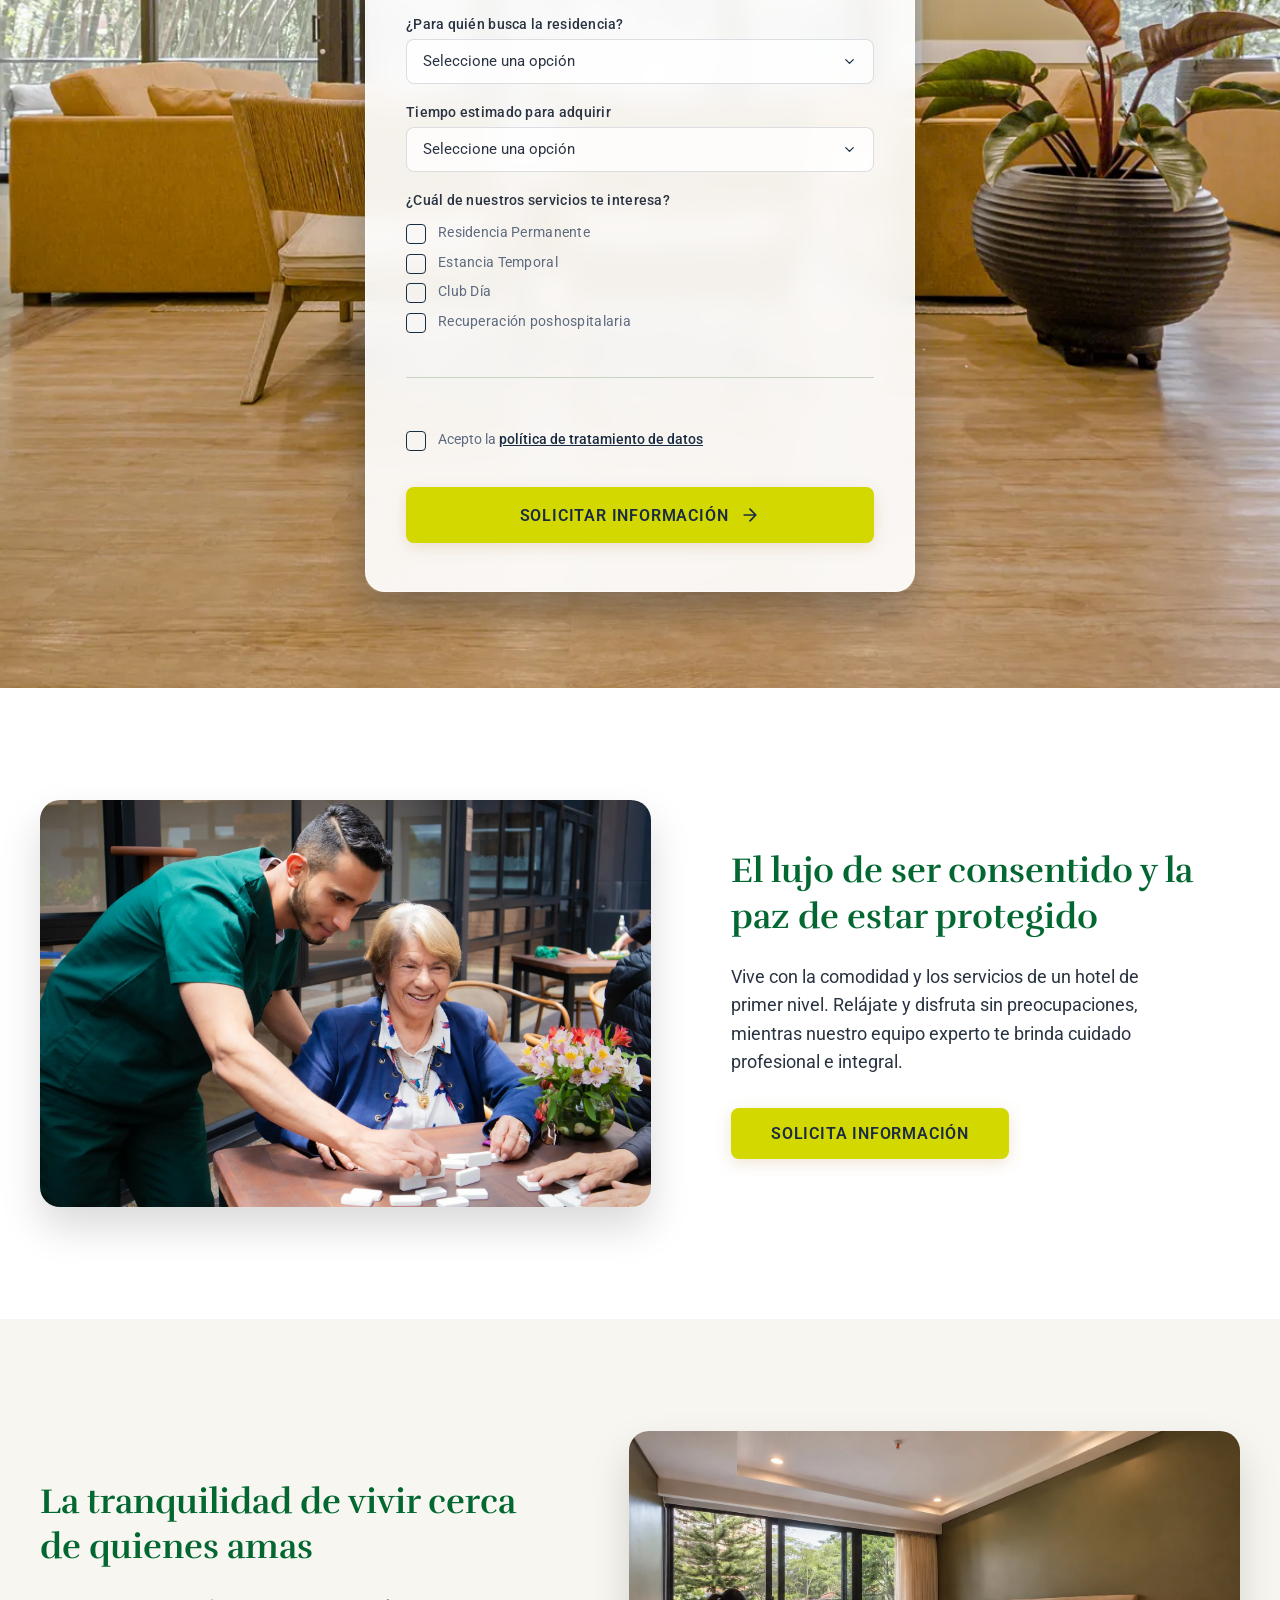
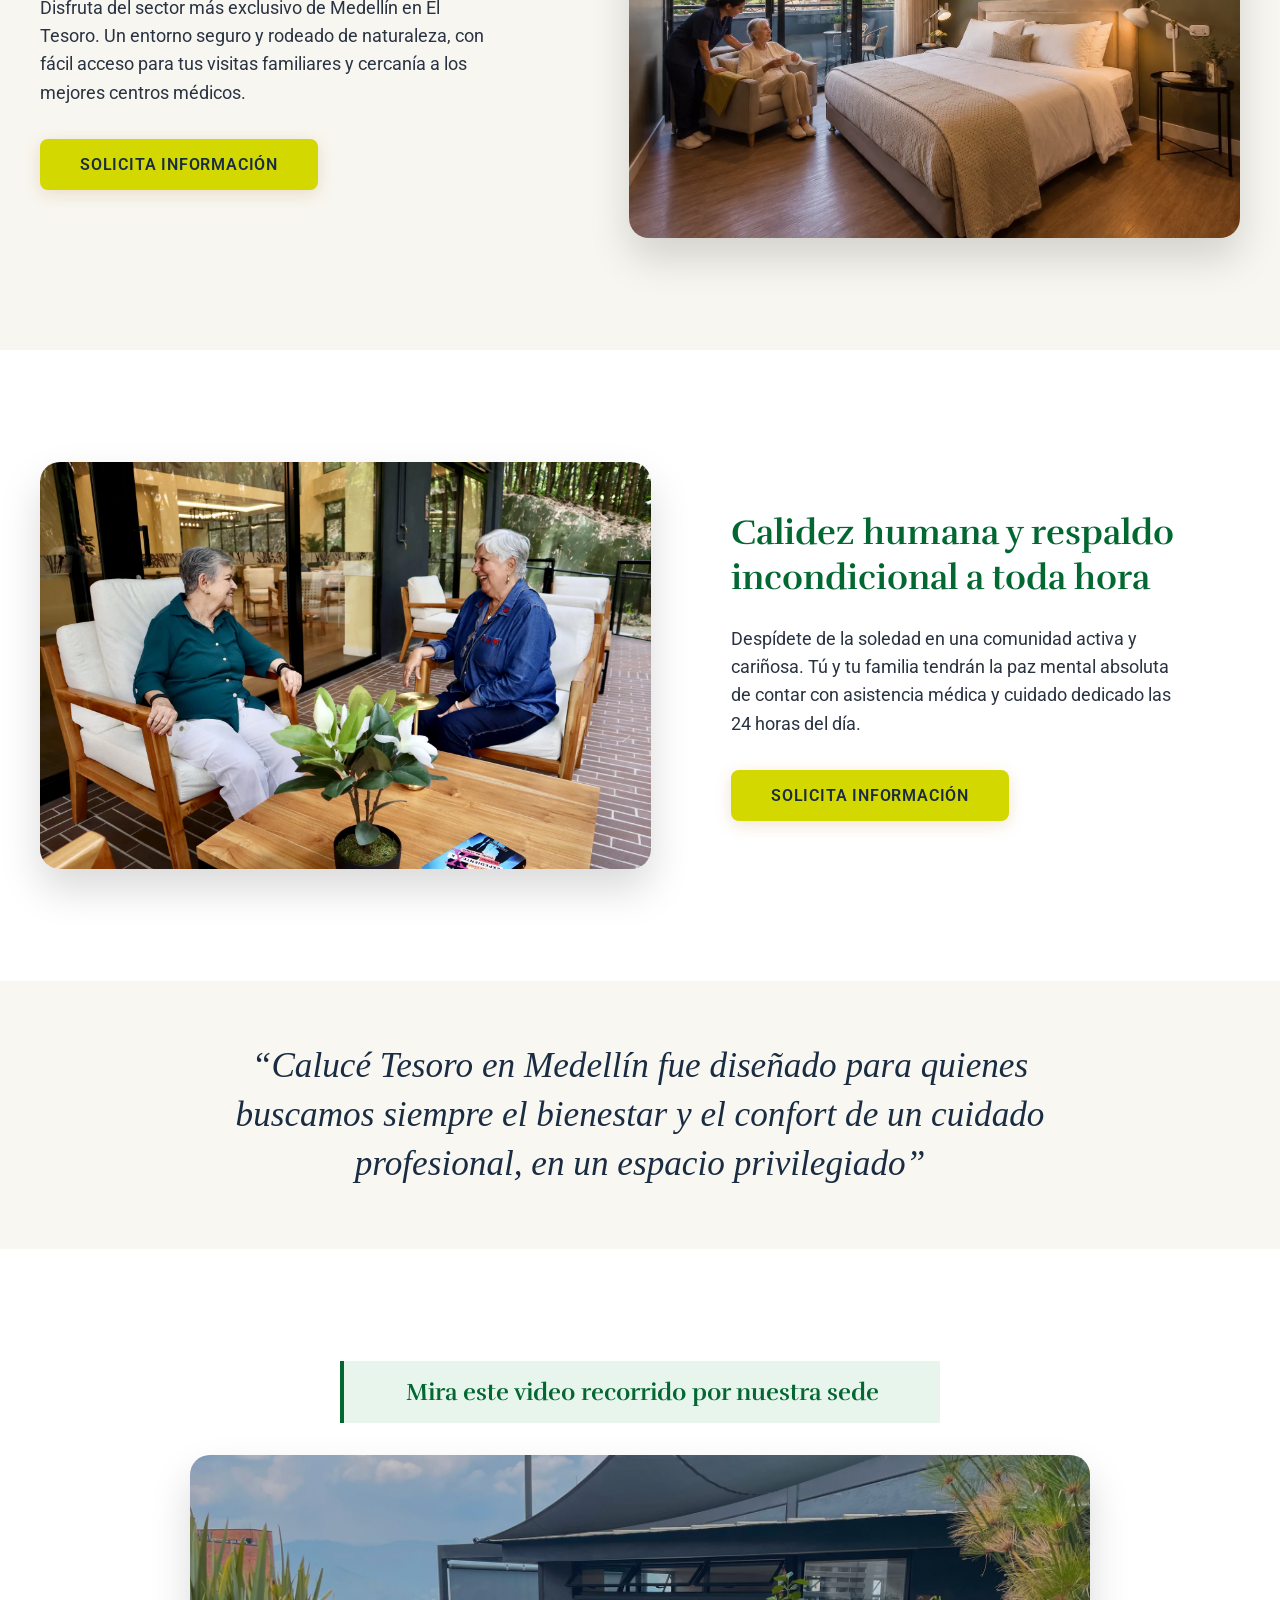
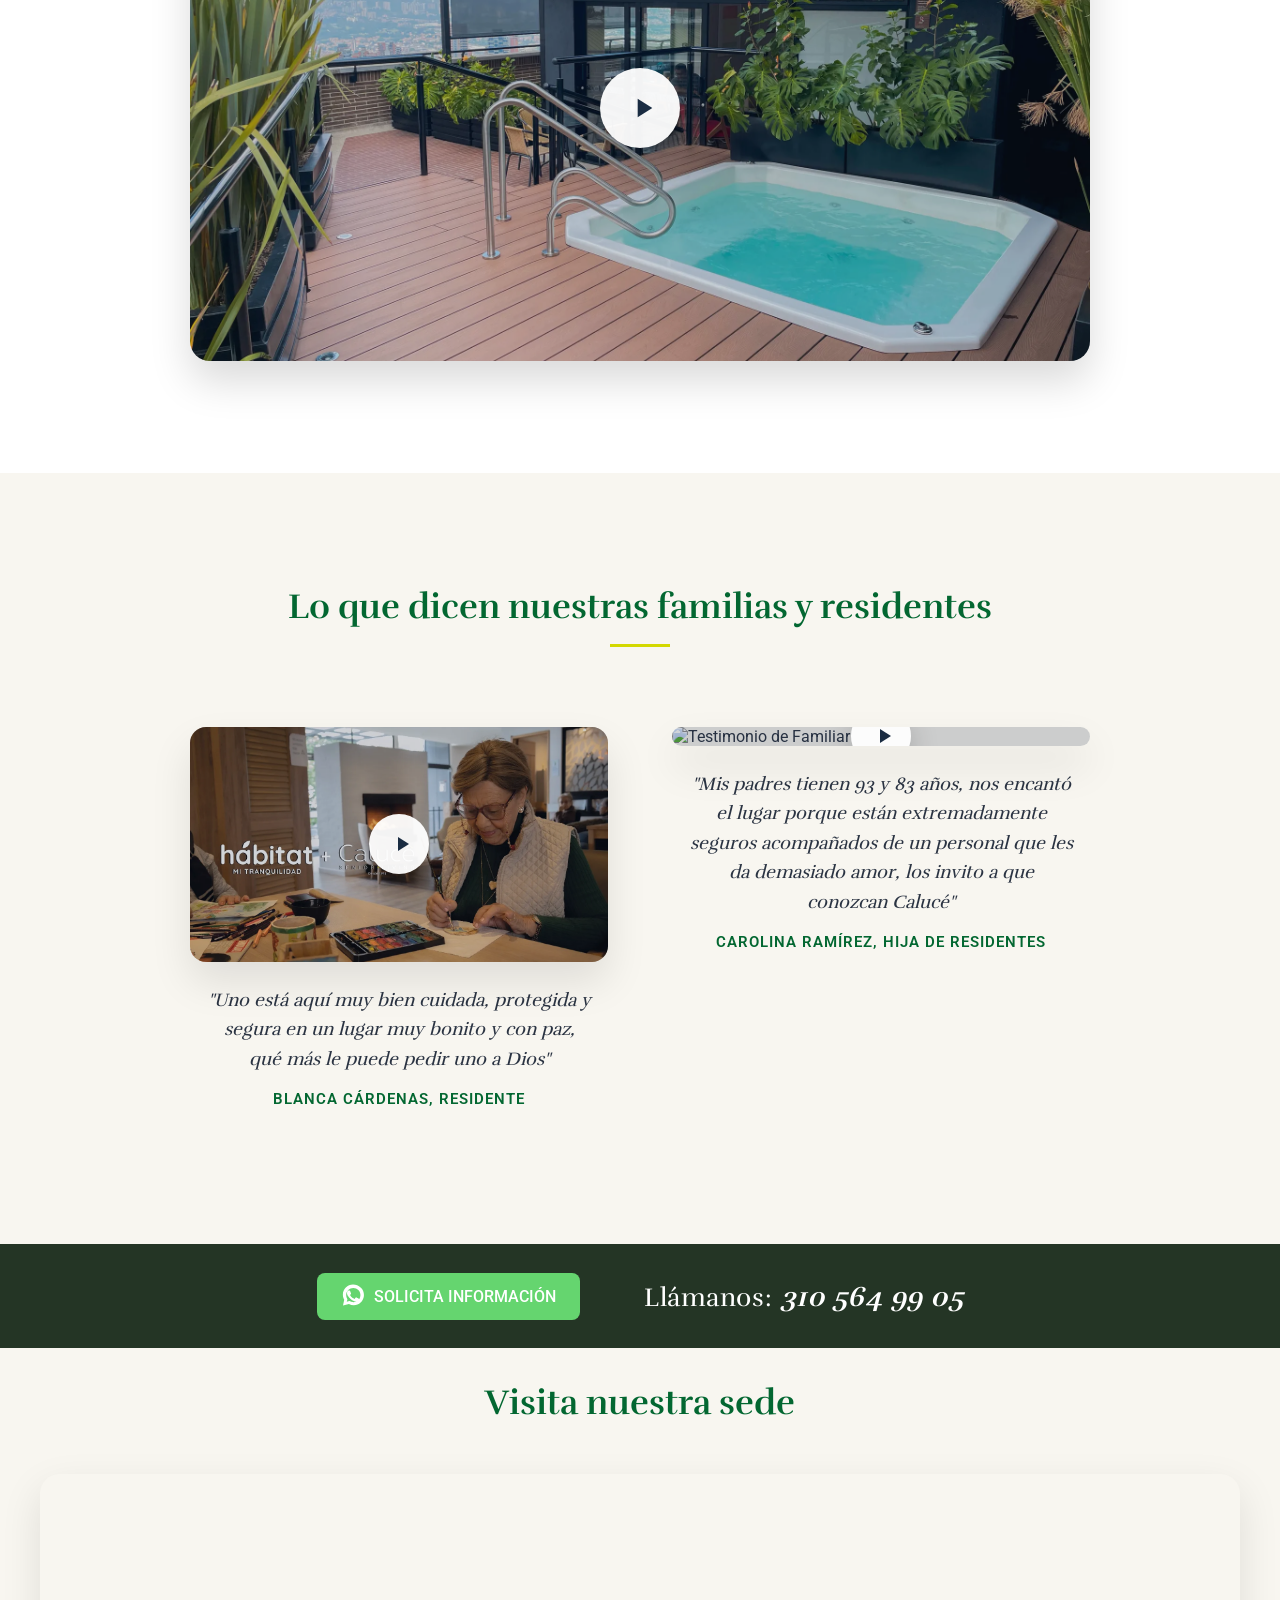
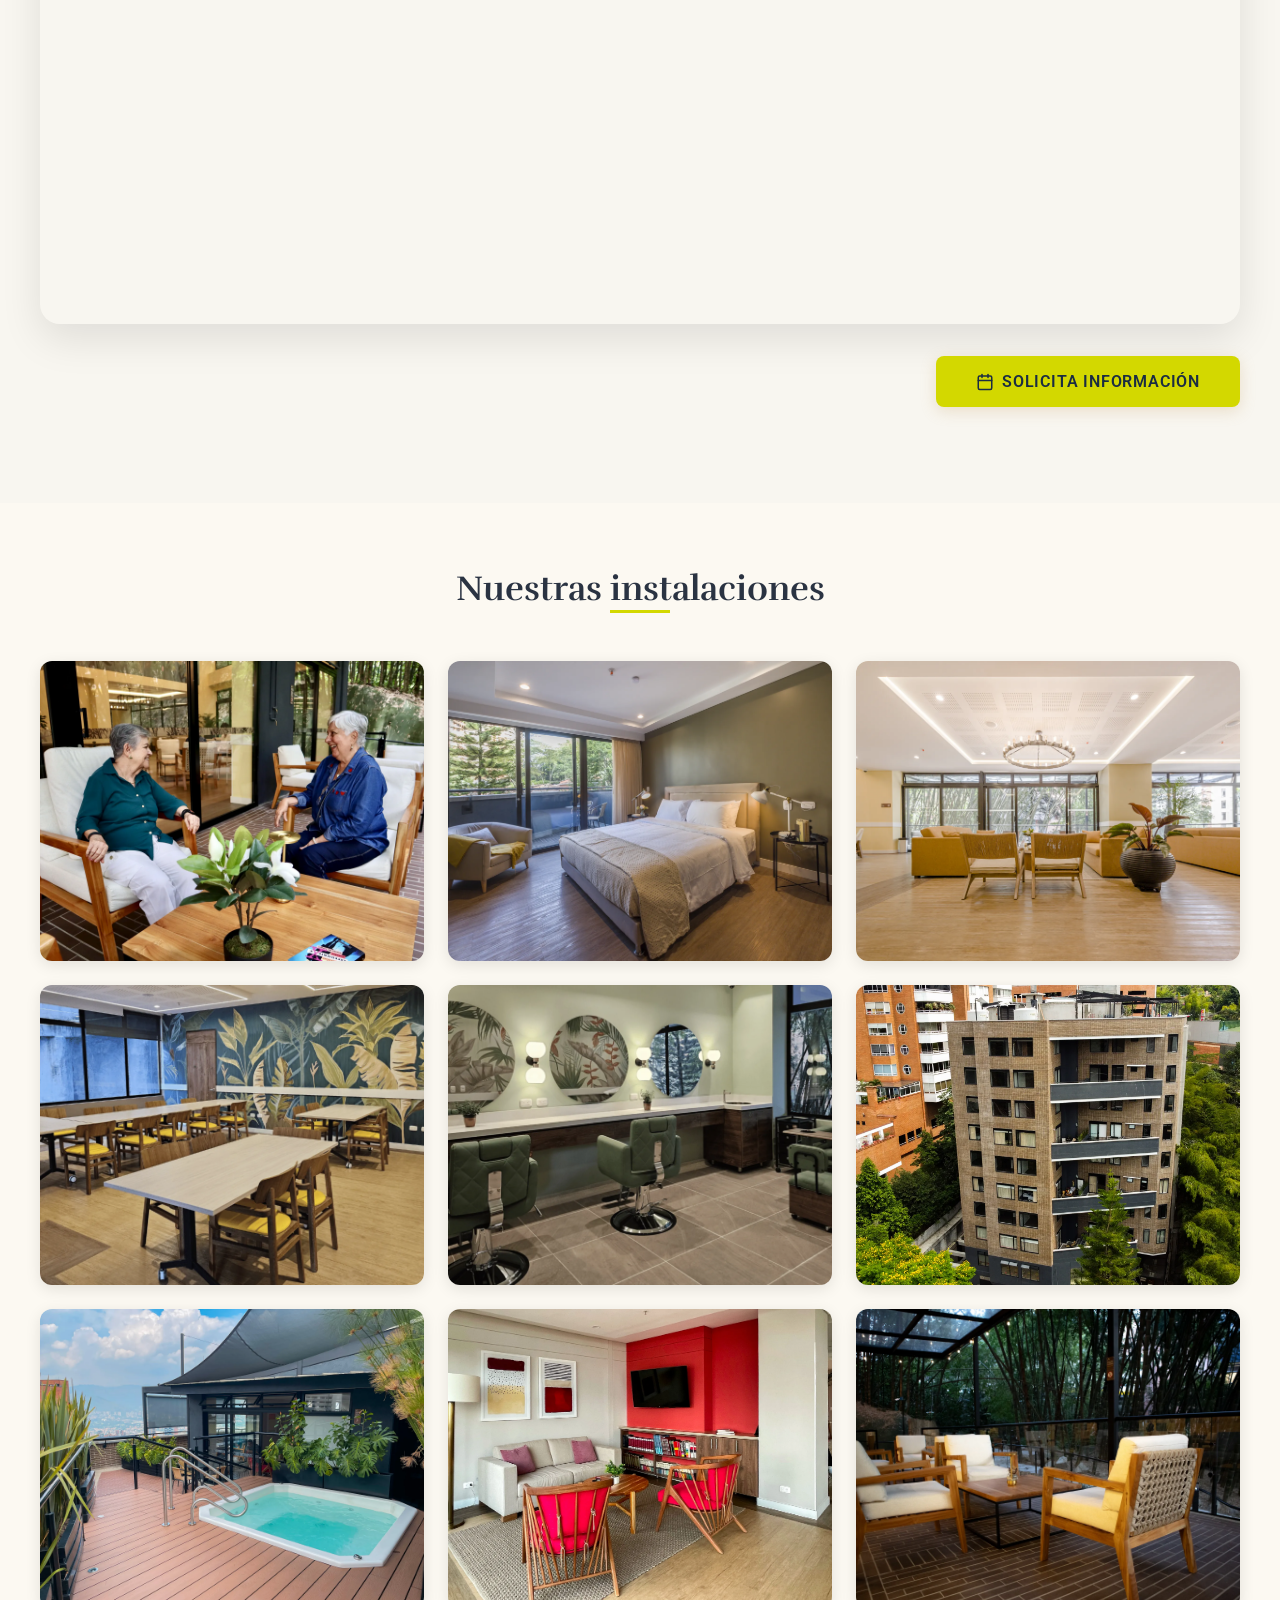
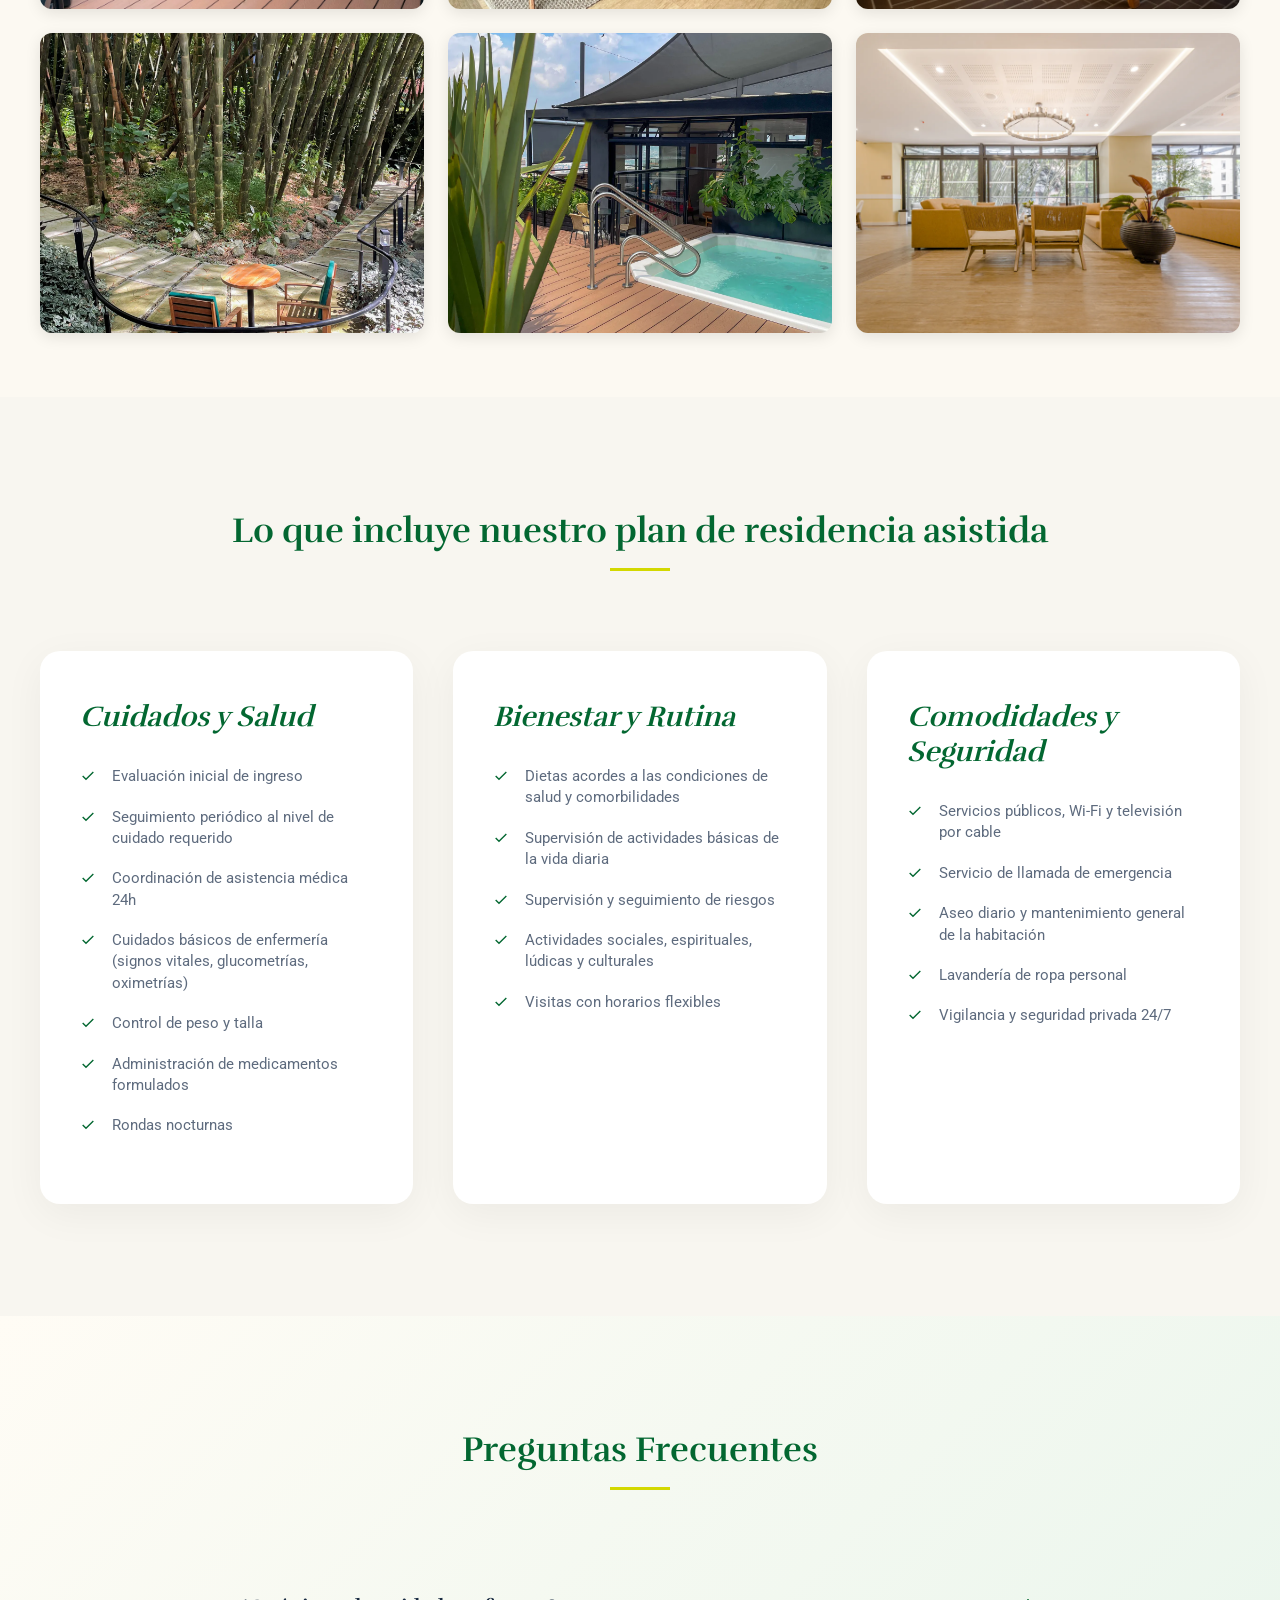
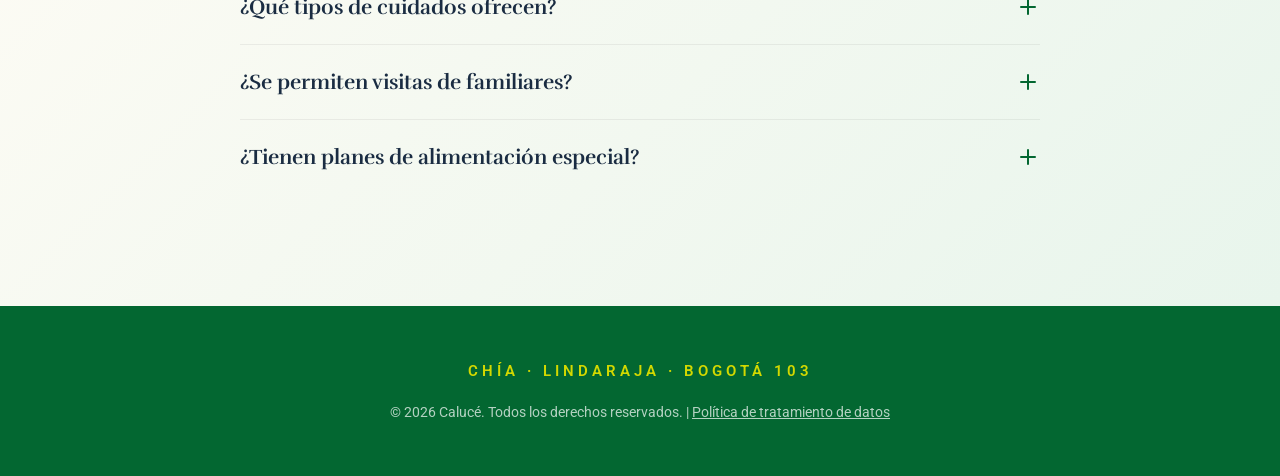
==== commit 84ac7d65: "Remove accidentally duplicated WhatsApp button" ====
--- a/index.html
+++ b/index.html
@@ -329,12 +329,6 @@
         <section class="cta-banner">
             <div class="cta-container" style="flex-direction: row; gap: 2rem; align-items: center;">
                 
-                <a href="https://wa.me/573105649905?text=Hola,%20me%20interesa%20conocer%20m%C3%A1s%20sobre%20los%20servicios%20de%20Caluc%C3%A9" class="btn-whatsapp-cta" target="_blank" rel="noopener noreferrer">
-                    <svg width="24" height="24" viewBox="0 0 24 24" fill="currentColor" xmlns="http://www.w3.org/2000/svg">
-                        <path d="M17.472 14.382c-.297-.149-1.758-.867-2.03-.967-.273-.099-.471-.148-.67.15-.197.297-.767.966-.94 1.164-.173.199-.347.223-.644.075-.297-.15-1.255-.463-2.39-1.475-.888-.788-1.489-1.761-1.663-2.059-.173-.297-.018-.458.13-.606.134-.133.298-.347.446-.52.149-.174.198-.298.298-.497.099-.198.05-.371-.025-.52-.075-.149-.669-1.612-.916-2.207-.242-.579-.487-.5-.669-.51-.173-.008-.371-.01-.57-.01-.198 0-.52.074-.792.372-.272.297-1.04 1.016-1.04 2.479 0 1.462 1.065 2.875 1.213 3.074.149.198 2.096 3.2 5.077 4.487.709.306 1.262.489 1.694.625.712.227 1.36.195 1.871.118.575-.085 1.758-.271 2.086-.532.327-.261.767-1.016.767-1.016s.198-.446-.149-.619zm-5.466 3.734c-1.214 0-2.4-.326-3.44-1l-.246-.146-2.556.67.683-2.493-.16-.255c-.713-1.129-1.09-2.433-1.09-3.774 0-3.923 3.192-7.114 7.117-7.114 1.9 0 3.687.74 5.03 2.083 1.343 1.342 2.082 3.128 2.082 5.029 0 3.923-3.192 7.114-7.117 7.114zm7.55-14.664C17.654 1.55 15.012.5 12.006.5c-5.594 0-10.144 4.549-10.144 10.143 0 1.79.467 3.537 1.353 5.075L2 21.5l5.908-1.55c1.488.805 3.167 1.23 4.89 1.23h.004c5.593 0 10.144-4.549 10.144-10.142 0-2.711-1.055-5.259-2.973-7.177z"/>
-                    </svg>
-                    SOLICITA INFORMACIÓN
-                </a>
                 
                 <a href="https://wa.me/573105649905?text=Hola,%20me%20interesa%20conocer%20m%C3%A1s%20sobre%20los%20servicios%20de%20Caluc%C3%A9" class="btn-whatsapp-cta" target="_blank" rel="noopener noreferrer" style="margin-right: 2rem;">
                     <svg width="24" height="24" viewBox="0 0 24 24" fill="currentColor" xmlns="http://www.w3.org/2000/svg">
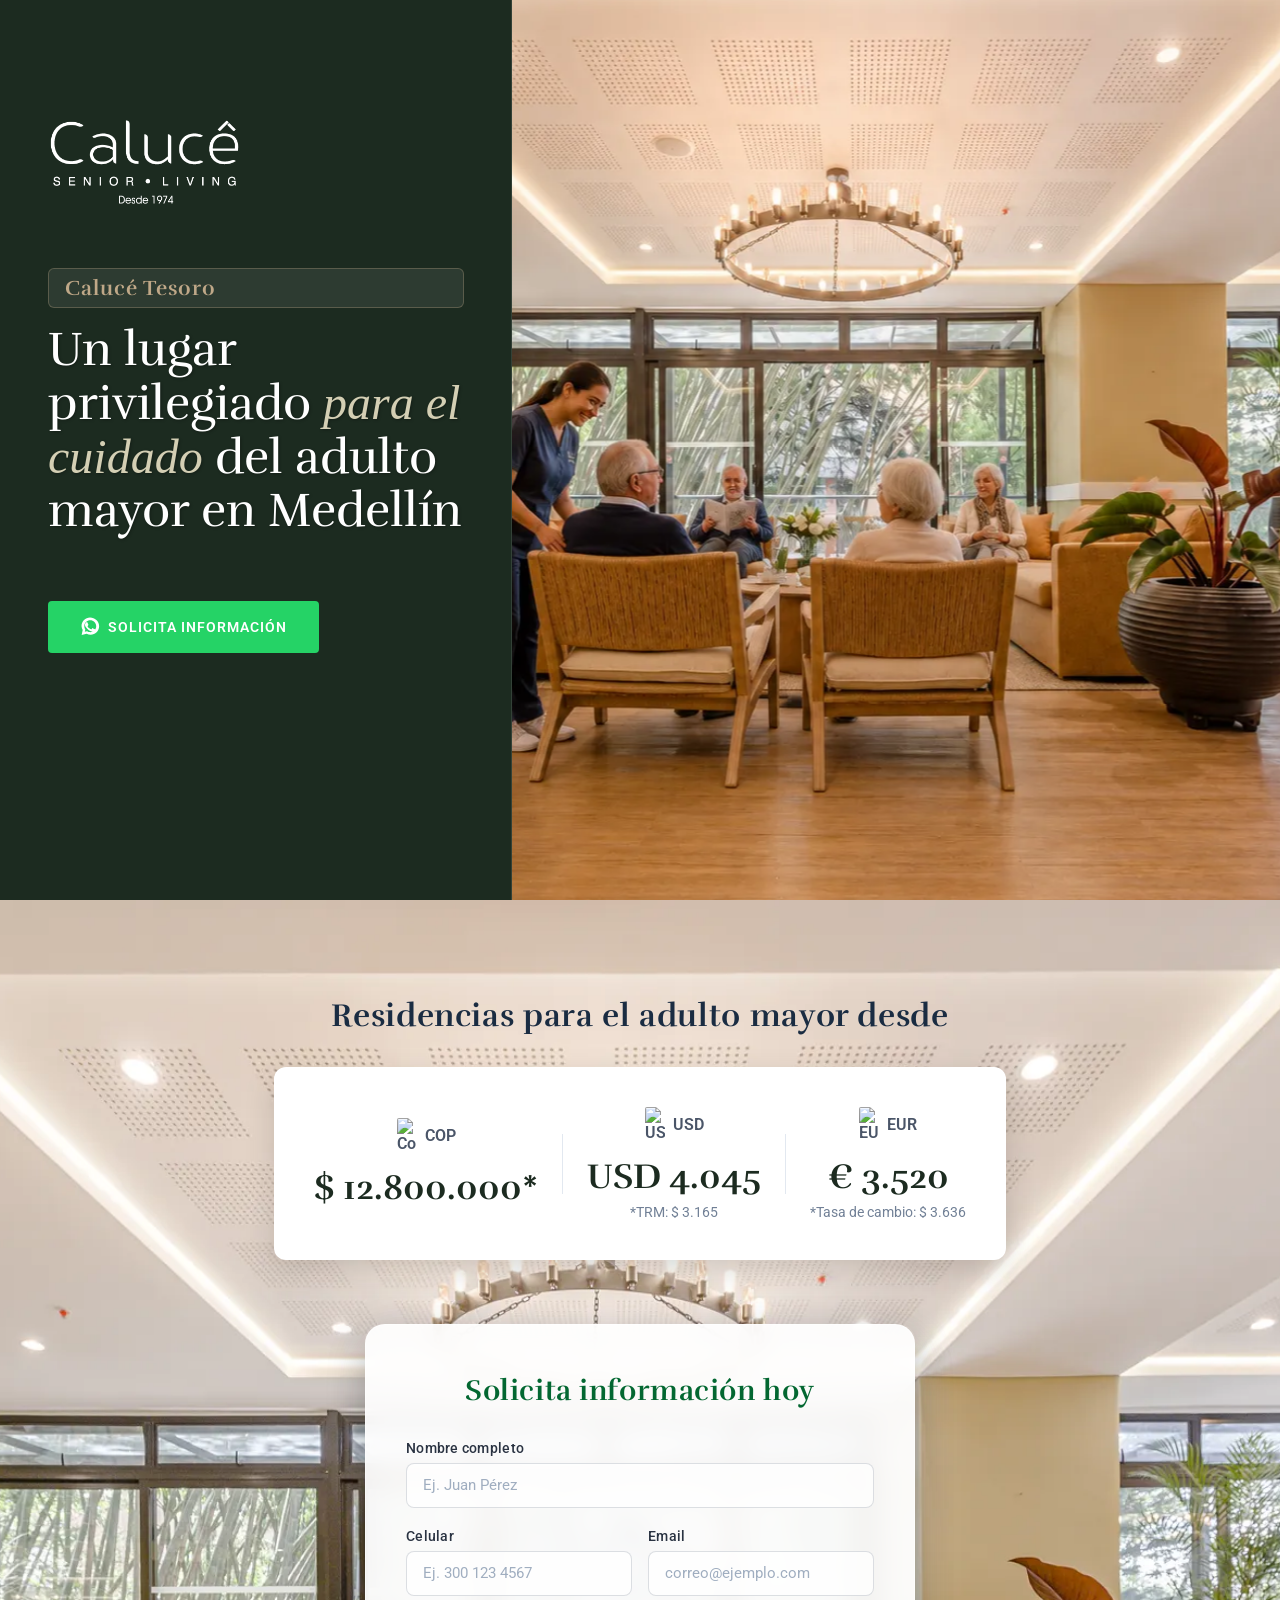
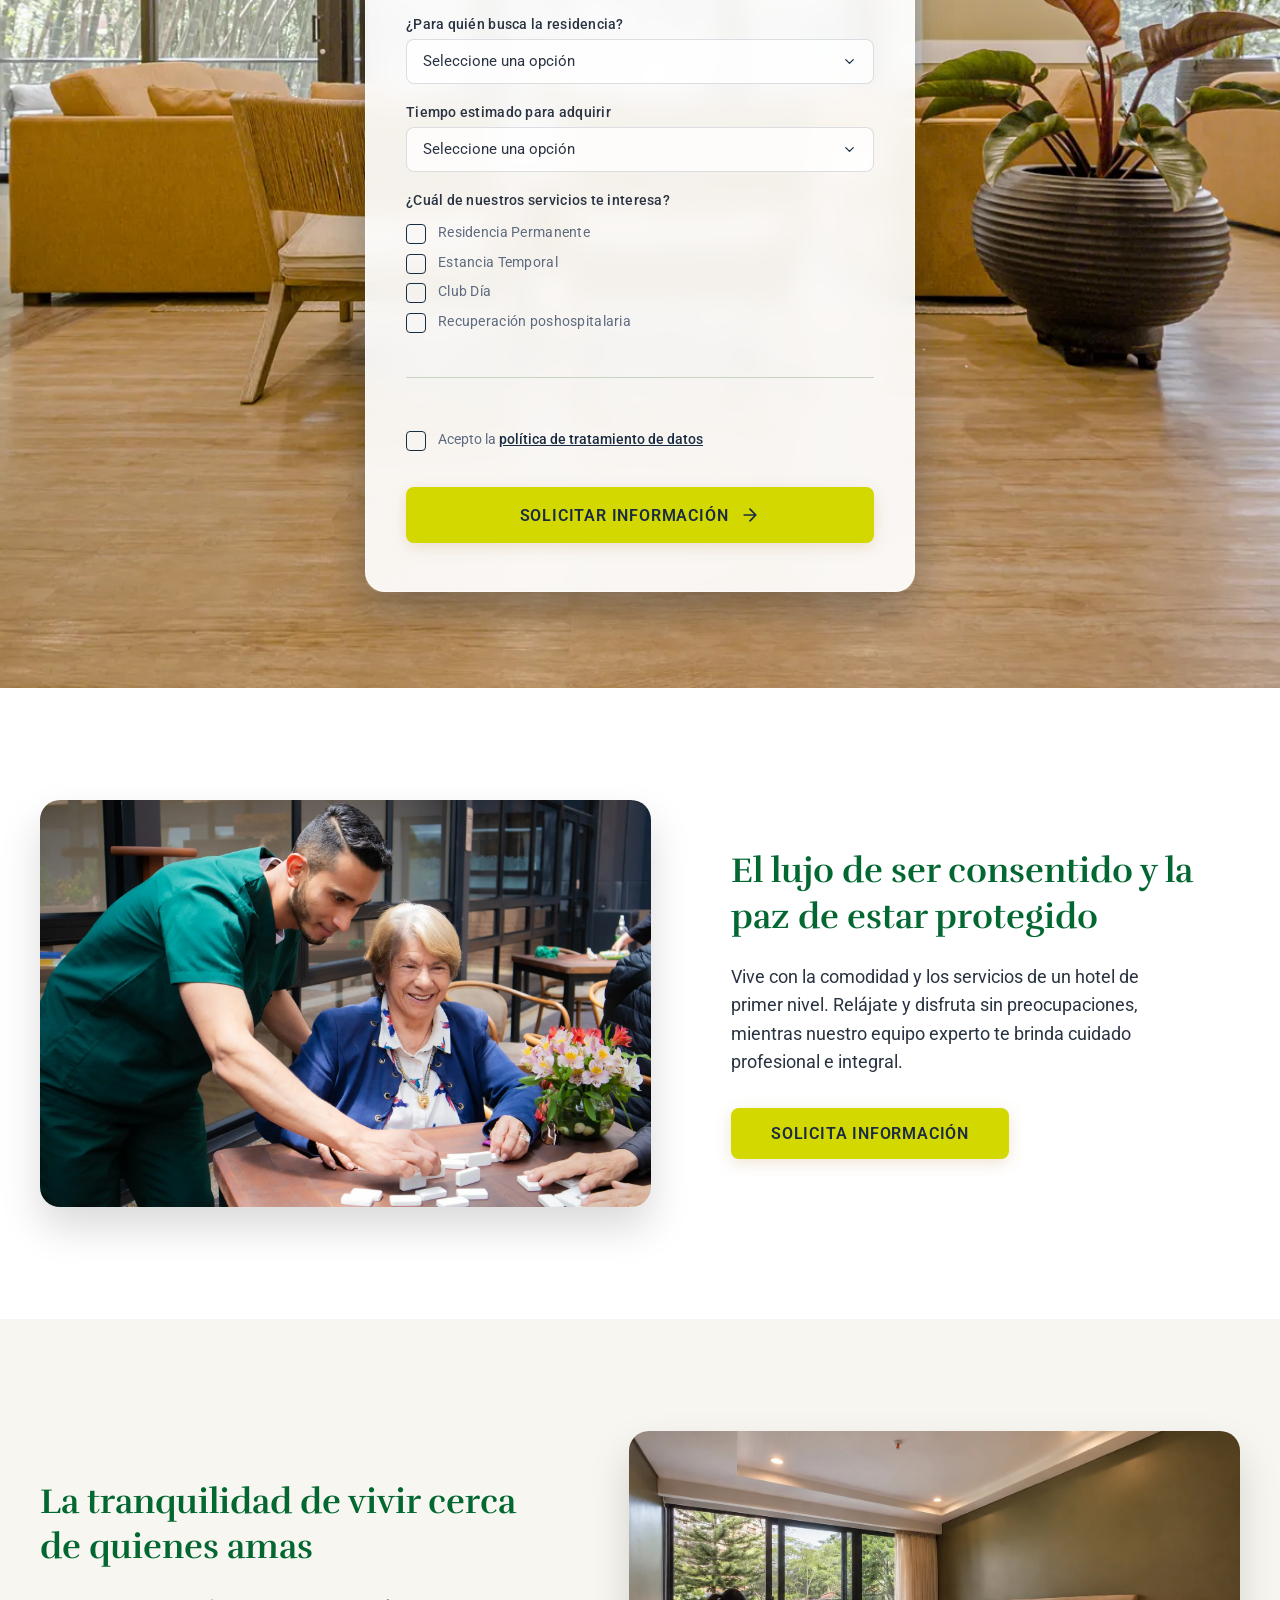
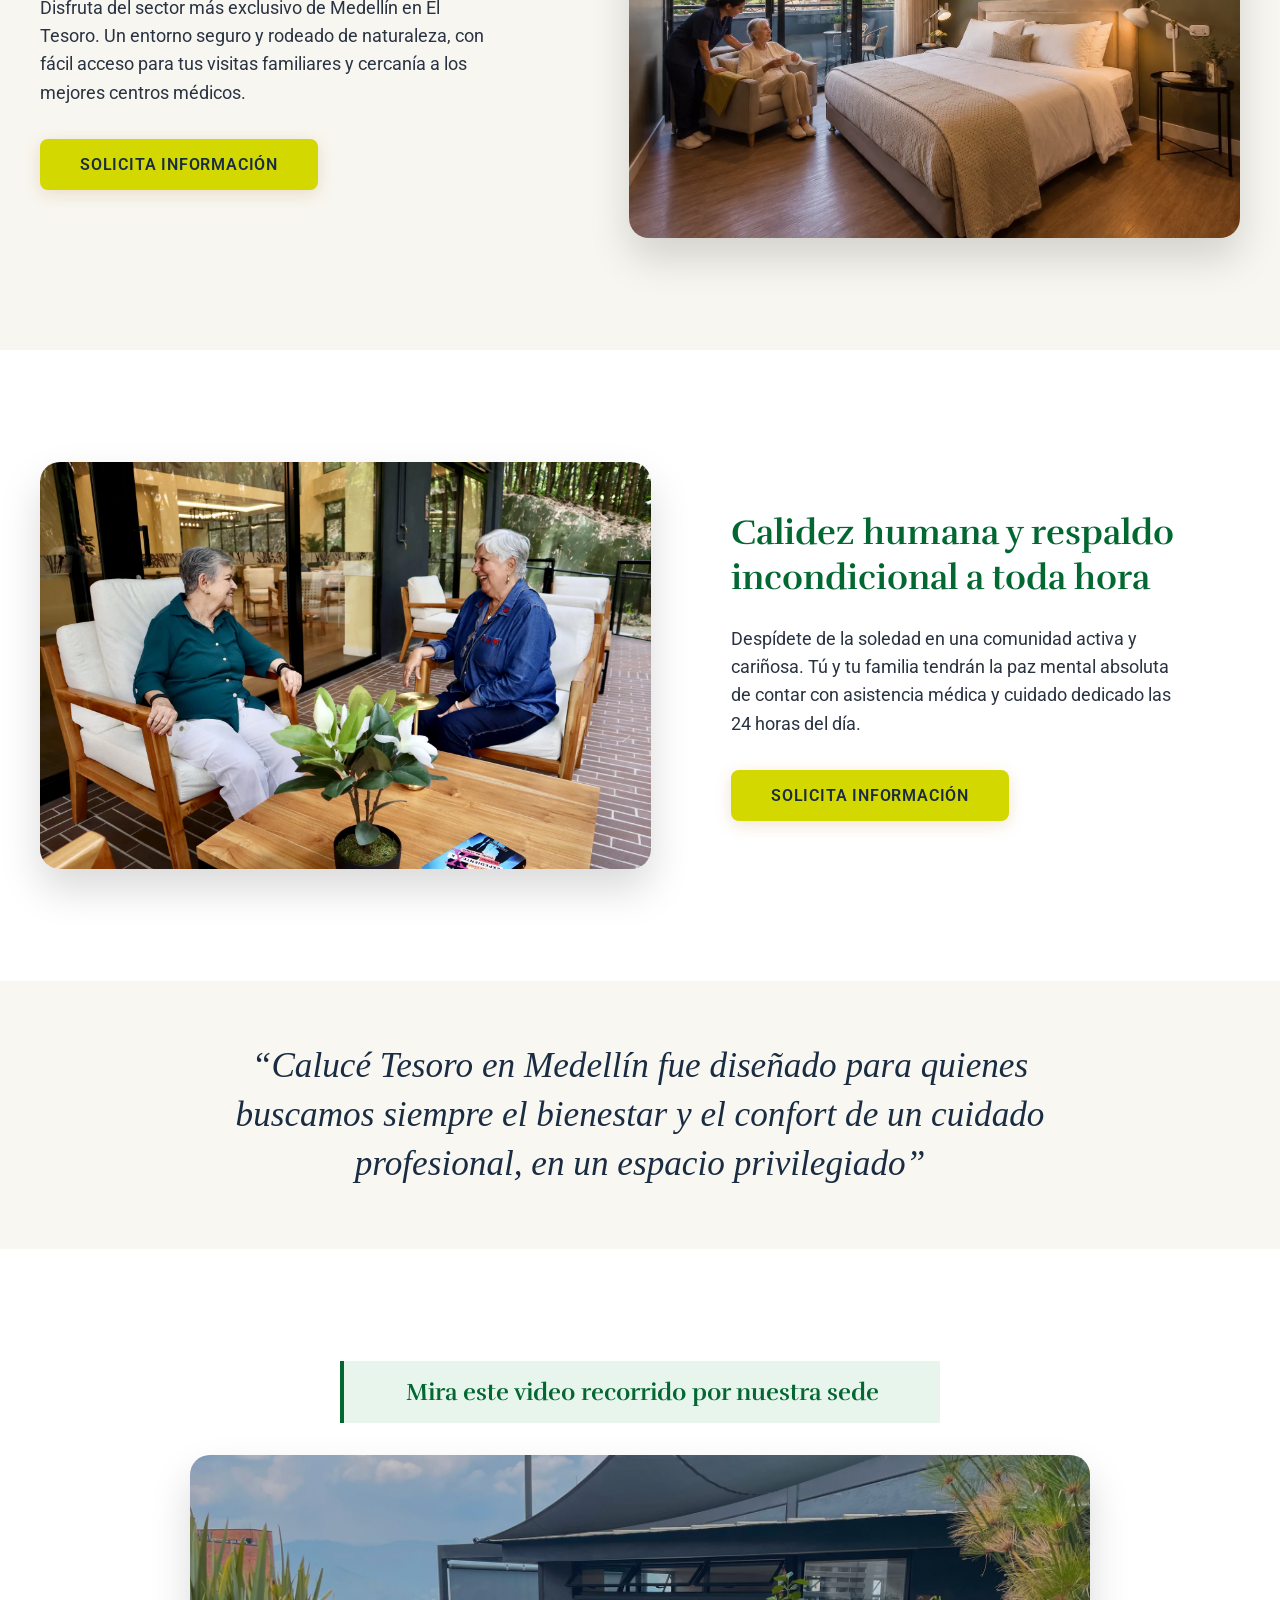
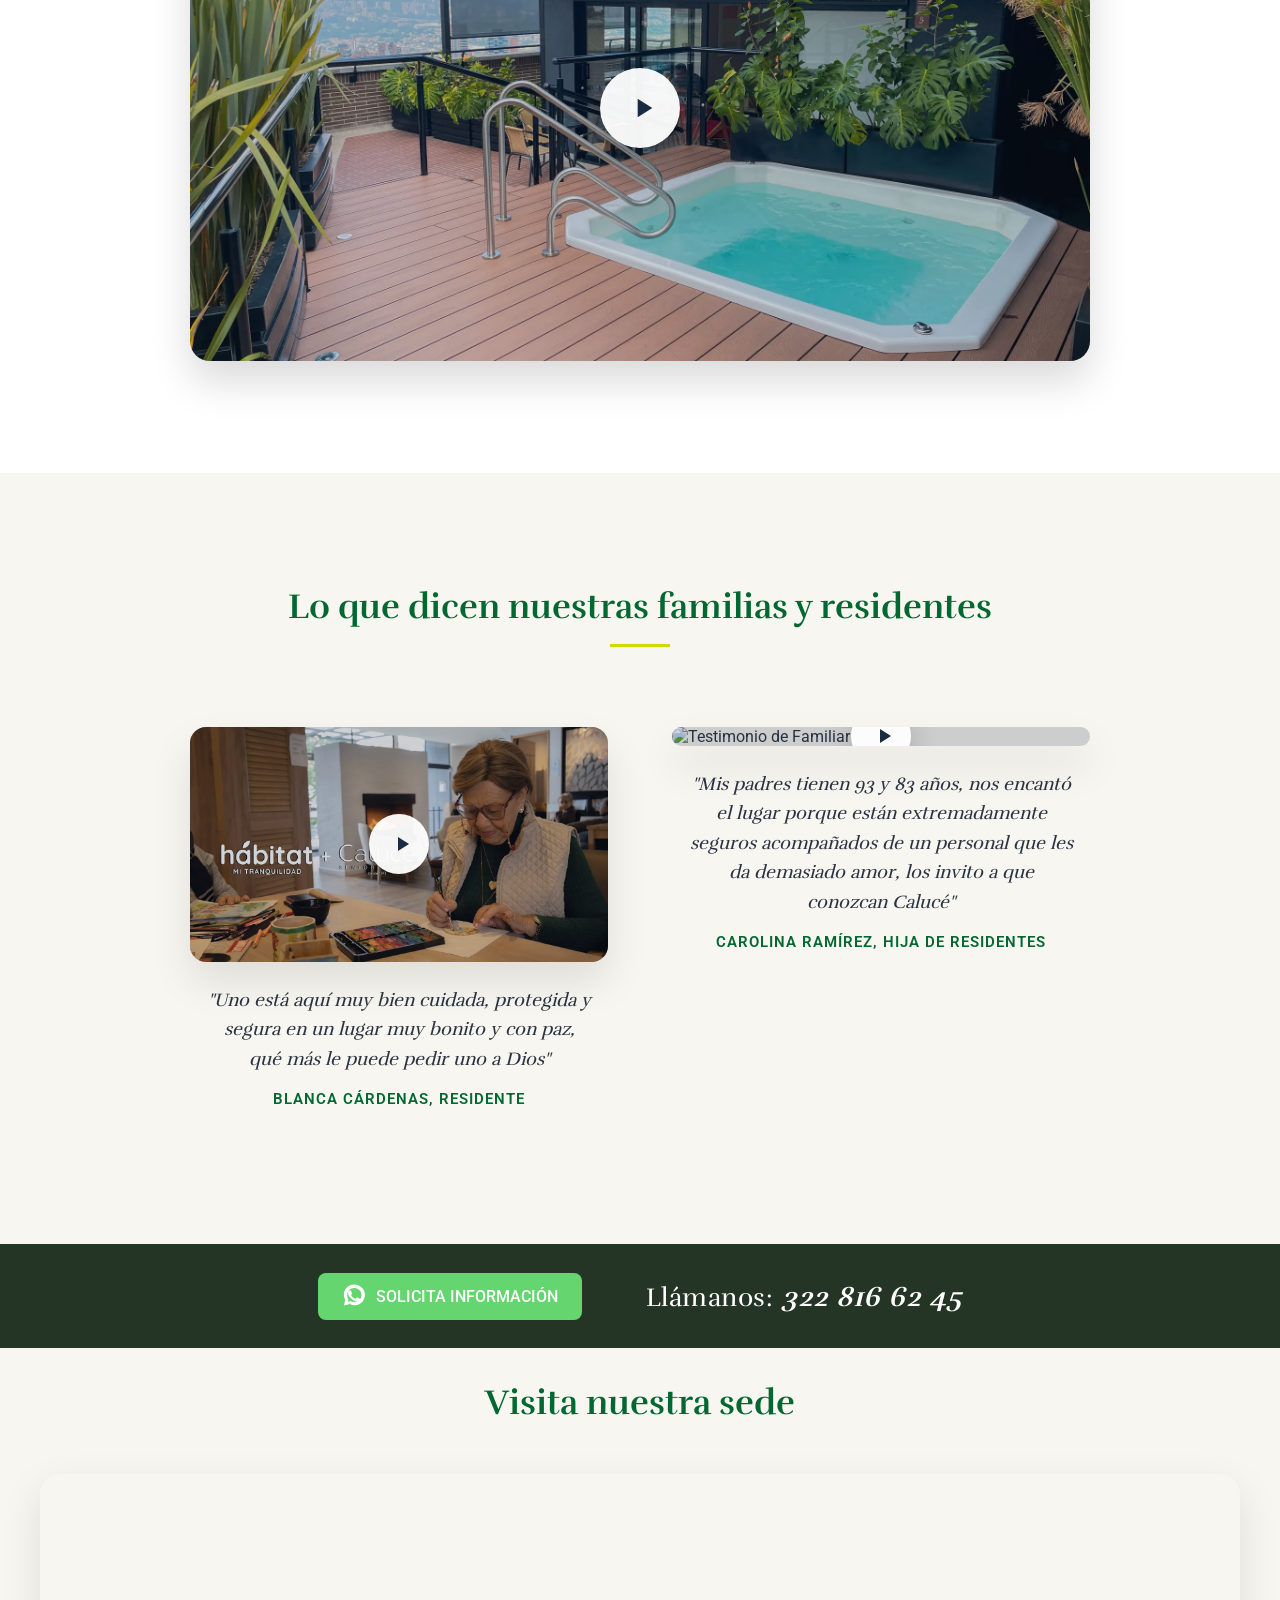
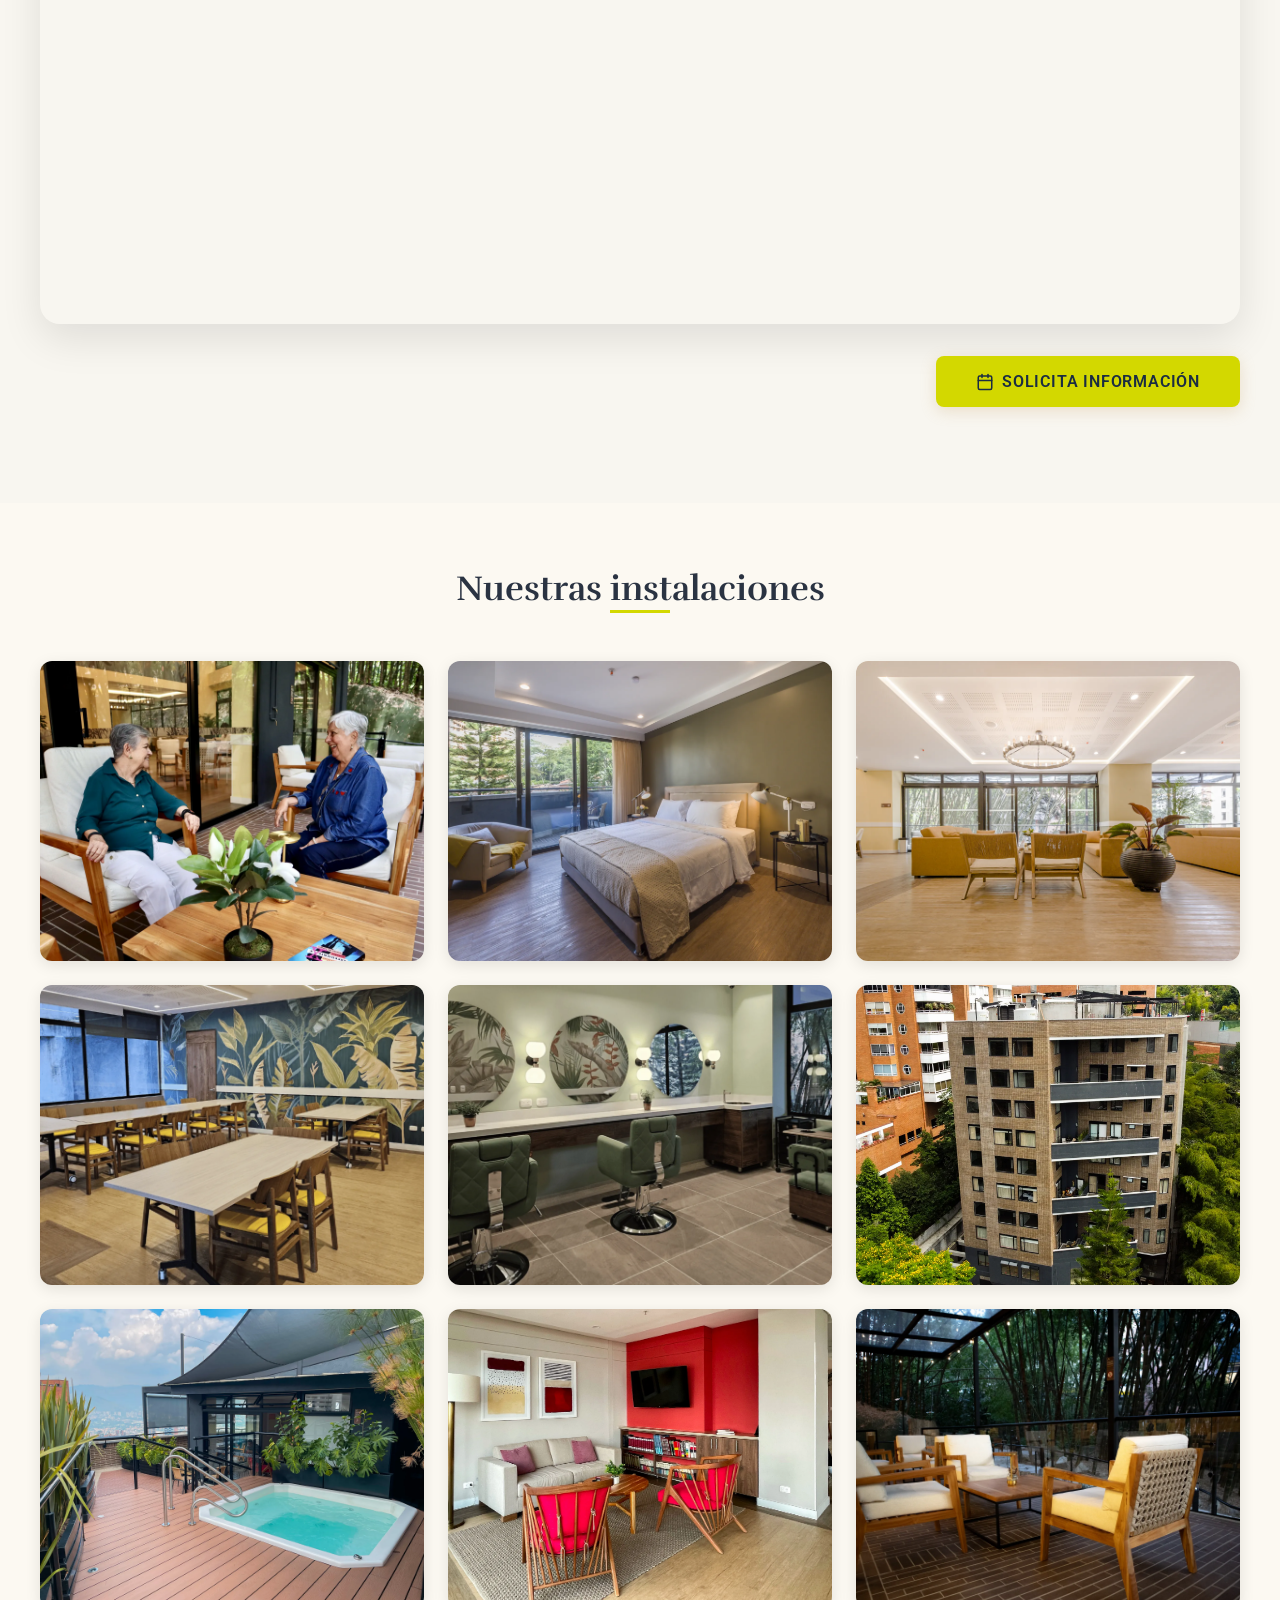
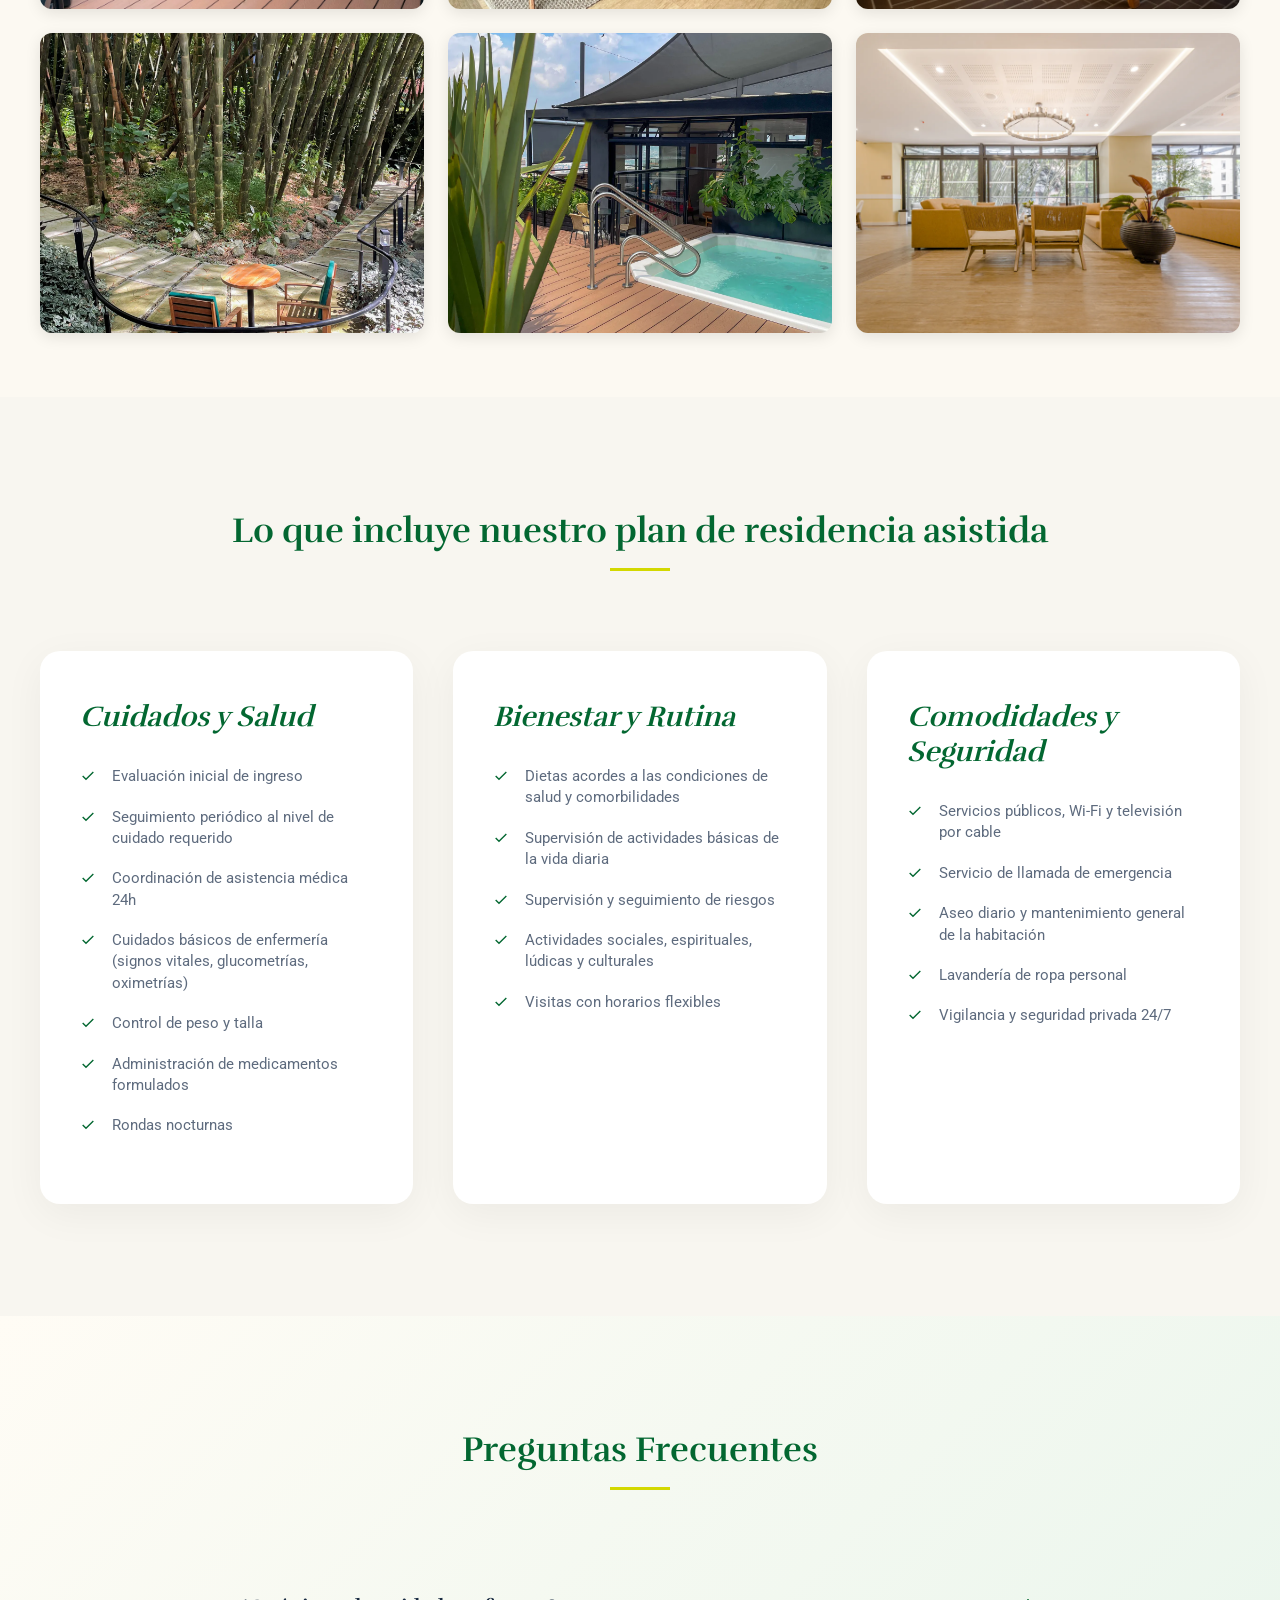
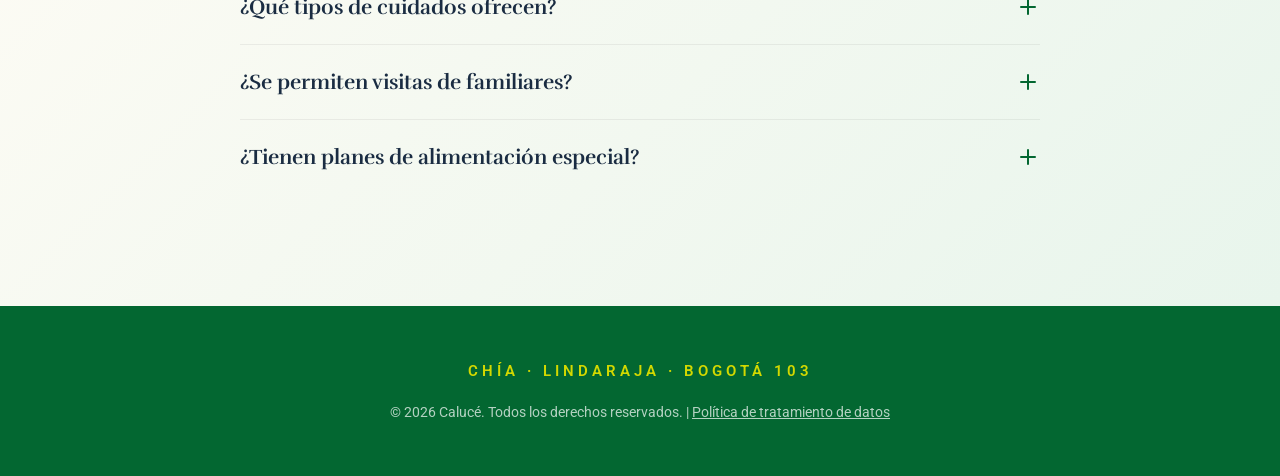
==== commit 96125bee: "Update WhatsApp number to +57 322 8166245" ====
--- a/index.html
+++ b/index.html
@@ -58,7 +58,7 @@
                         del adulto mayor en Medellín
                     </h1>
                     
-                    <a href="https://wa.me/573105649905?text=Hola,%20me%20interesa%20conocer%20m%C3%A1s%20sobre%20los%20servicios%20de%20Caluc%C3%A9" target="_blank" rel="noopener noreferrer" style="margin-top: 2rem; cursor: pointer; background-color: #25D366; color: white; font-weight: 600; padding: 1rem 2rem; border-radius: 4px; border: none; text-transform: uppercase; letter-spacing: 1px; font-size: 0.9rem; text-decoration: none; display: flex; align-items: center; gap: 0.5rem; width: fit-content;" class="hero-wa-btn">
+                    <a href="https://wa.me/573228166245?text=Hola,%20me%20interesa%20conocer%20m%C3%A1s%20sobre%20los%20servicios%20de%20Caluc%C3%A9" target="_blank" rel="noopener noreferrer" style="margin-top: 2rem; cursor: pointer; background-color: #25D366; color: white; font-weight: 600; padding: 1rem 2rem; border-radius: 4px; border: none; text-transform: uppercase; letter-spacing: 1px; font-size: 0.9rem; text-decoration: none; display: flex; align-items: center; gap: 0.5rem; width: fit-content;" class="hero-wa-btn">
                         <svg width="20" height="20" viewBox="0 0 24 24" fill="currentColor" xmlns="http://www.w3.org/2000/svg">
                             <path d="M17.472 14.382c-.297-.149-1.758-.867-2.03-.967-.273-.099-.471-.148-.67.15-.197.297-.767.966-.94 1.164-.173.199-.347.223-.644.075-.297-.15-1.255-.463-2.39-1.475-.888-.788-1.489-1.761-1.663-2.059-.173-.297-.018-.458.13-.606.134-.133.298-.347.446-.52.149-.174.198-.298.298-.497.099-.198.05-.371-.025-.52-.075-.149-.669-1.612-.916-2.207-.242-.579-.487-.5-.669-.51-.173-.008-.371-.01-.57-.01-.198 0-.52.074-.792.372-.272.297-1.04 1.016-1.04 2.479 0 1.462 1.065 2.875 1.213 3.074.149.198 2.096 3.2 5.077 4.487.709.306 1.262.489 1.694.625.712.227 1.36.195 1.871.118.575-.085 1.758-.271 2.086-.532.327-.261.767-1.016.767-1.016s.198-.446-.149-.619zm-5.466 3.734c-1.214 0-2.4-.326-3.44-1l-.246-.146-2.556.67.683-2.493-.16-.255c-.713-1.129-1.09-2.433-1.09-3.774 0-3.923 3.192-7.114 7.117-7.114 1.9 0 3.687.74 5.03 2.083 1.343 1.342 2.082 3.128 2.082 5.029 0 3.923-3.192 7.114-7.117 7.114zm7.55-14.664C17.654 1.55 15.012.5 12.006.5c-5.594 0-10.144 4.549-10.144 10.143 0 1.79.467 3.537 1.353 5.075L2 21.5l5.908-1.55c1.488.805 3.167 1.23 4.89 1.23h.004c5.593 0 10.144-4.549 10.144-10.142 0-2.711-1.055-5.259-2.973-7.177z"/>
                         </svg>
@@ -330,13 +330,13 @@
             <div class="cta-container" style="flex-direction: row; gap: 2rem; align-items: center;">
                 
                 
-                <a href="https://wa.me/573105649905?text=Hola,%20me%20interesa%20conocer%20m%C3%A1s%20sobre%20los%20servicios%20de%20Caluc%C3%A9" class="btn-whatsapp-cta" target="_blank" rel="noopener noreferrer" style="margin-right: 2rem;">
+                <a href="https://wa.me/573228166245?text=Hola,%20me%20interesa%20conocer%20m%C3%A1s%20sobre%20los%20servicios%20de%20Caluc%C3%A9" class="btn-whatsapp-cta" target="_blank" rel="noopener noreferrer" style="margin-right: 2rem;">
                     <svg width="24" height="24" viewBox="0 0 24 24" fill="currentColor" xmlns="http://www.w3.org/2000/svg">
                         <path d="M17.472 14.382c-.297-.149-1.758-.867-2.03-.967-.273-.099-.471-.148-.67.15-.197.297-.767.966-.94 1.164-.173.199-.347.223-.644.075-.297-.15-1.255-.463-2.39-1.475-.888-.788-1.489-1.761-1.663-2.059-.173-.297-.018-.458.13-.606.134-.133.298-.347.446-.52.149-.174.198-.298.298-.497.099-.198.05-.371-.025-.52-.075-.149-.669-1.612-.916-2.207-.242-.579-.487-.5-.669-.51-.173-.008-.371-.01-.57-.01-.198 0-.52.074-.792.372-.272.297-1.04 1.016-1.04 2.479 0 1.462 1.065 2.875 1.213 3.074.149.198 2.096 3.2 5.077 4.487.709.306 1.262.489 1.694.625.712.227 1.36.195 1.871.118.575-.085 1.758-.271 2.086-.532.327-.261.767-1.016.767-1.016s.198-.446-.149-.619zm-5.466 3.734c-1.214 0-2.4-.326-3.44-1l-.246-.146-2.556.67.683-2.493-.16-.255c-.713-1.129-1.09-2.433-1.09-3.774 0-3.923 3.192-7.114 7.117-7.114 1.9 0 3.687.74 5.03 2.083 1.343 1.342 2.082 3.128 2.082 5.029 0 3.923-3.192 7.114-7.117 7.114zm7.55-14.664C17.654 1.55 15.012.5 12.006.5c-5.594 0-10.144 4.549-10.144 10.143 0 1.79.467 3.537 1.353 5.075L2 21.5l5.908-1.55c1.488.805 3.167 1.23 4.89 1.23h.004c5.593 0 10.144-4.549 10.144-10.142 0-2.711-1.055-5.259-2.973-7.177z"/>
                     </svg>
                     SOLICITA INFORMACIÓN
                 </a>
-<h2 class="cta-text" style="font-size: 1.6rem;">Llámanos: <span class="cta-price">310 564 99 05</span></h2>
+<h2 class="cta-text" style="font-size: 1.6rem;">Llámanos: <span class="cta-price">322 816 62 45</span></h2>
                 
             </div>
         </section>
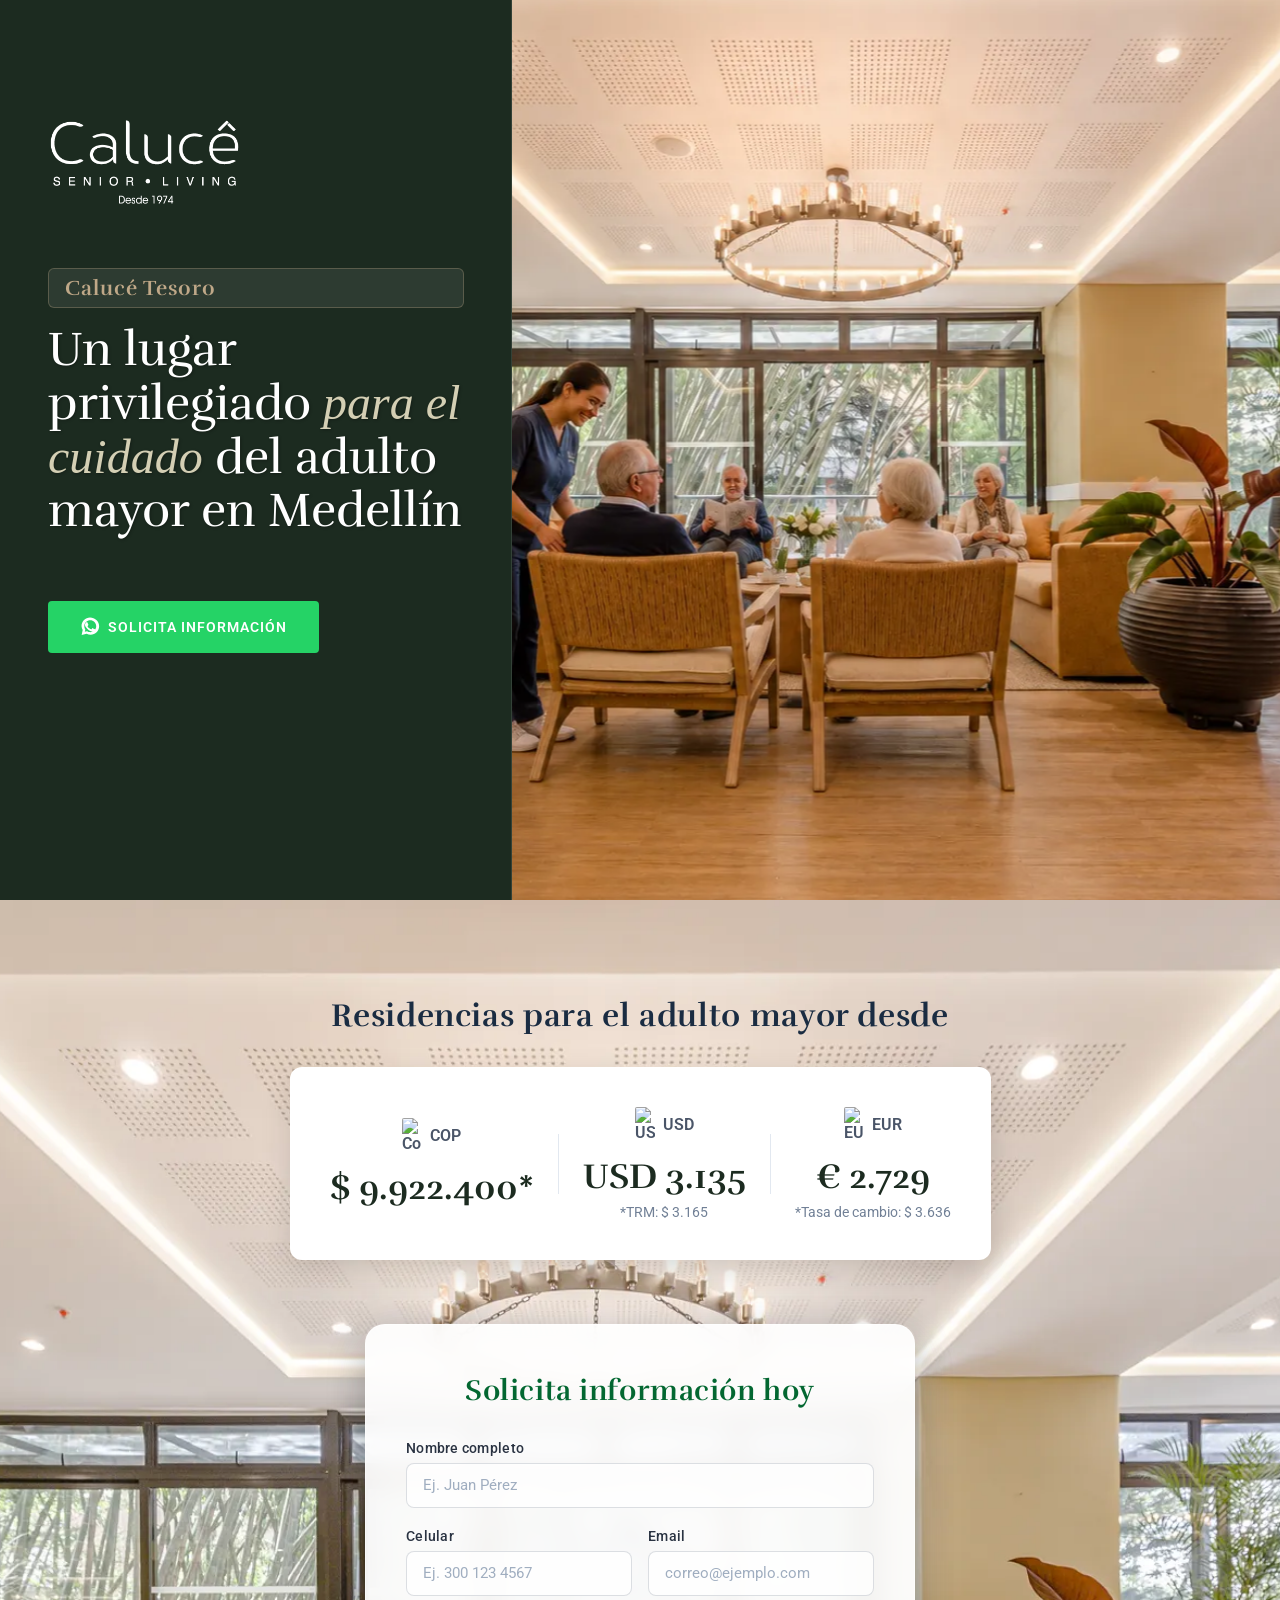
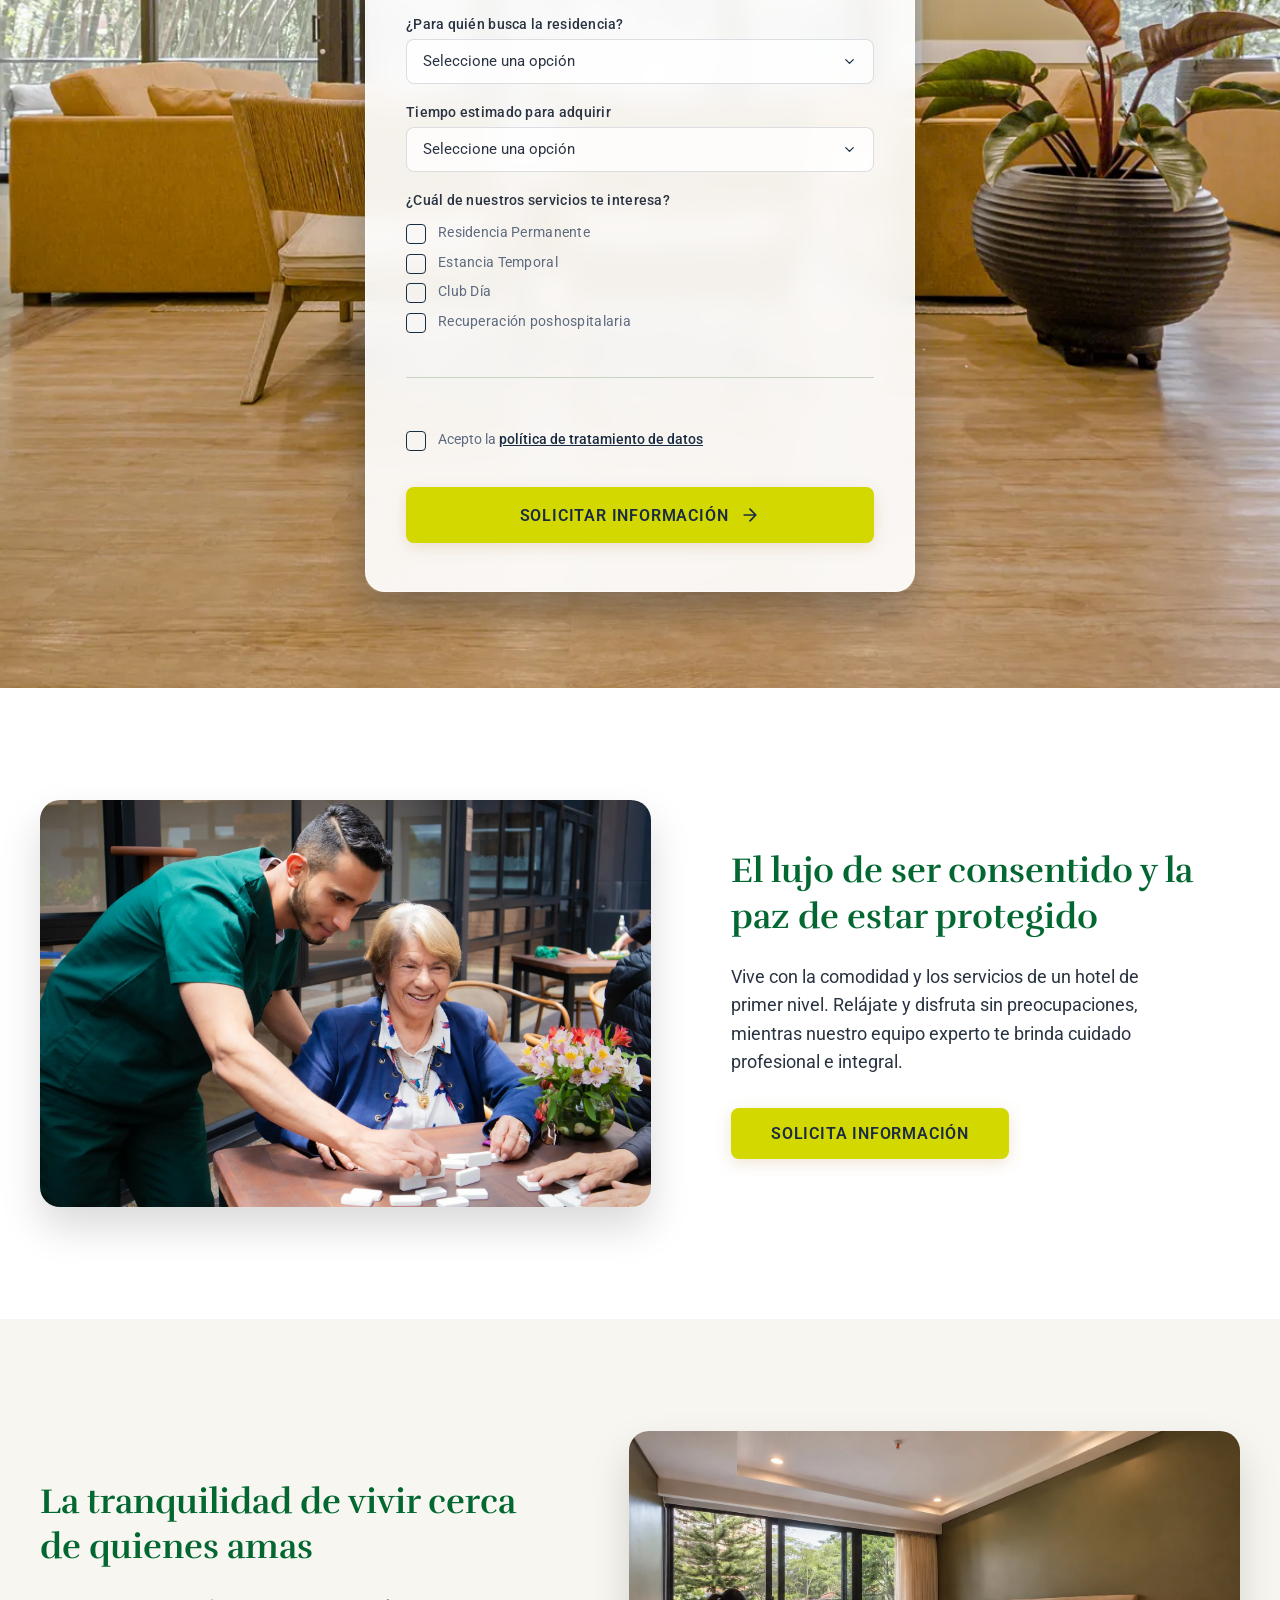
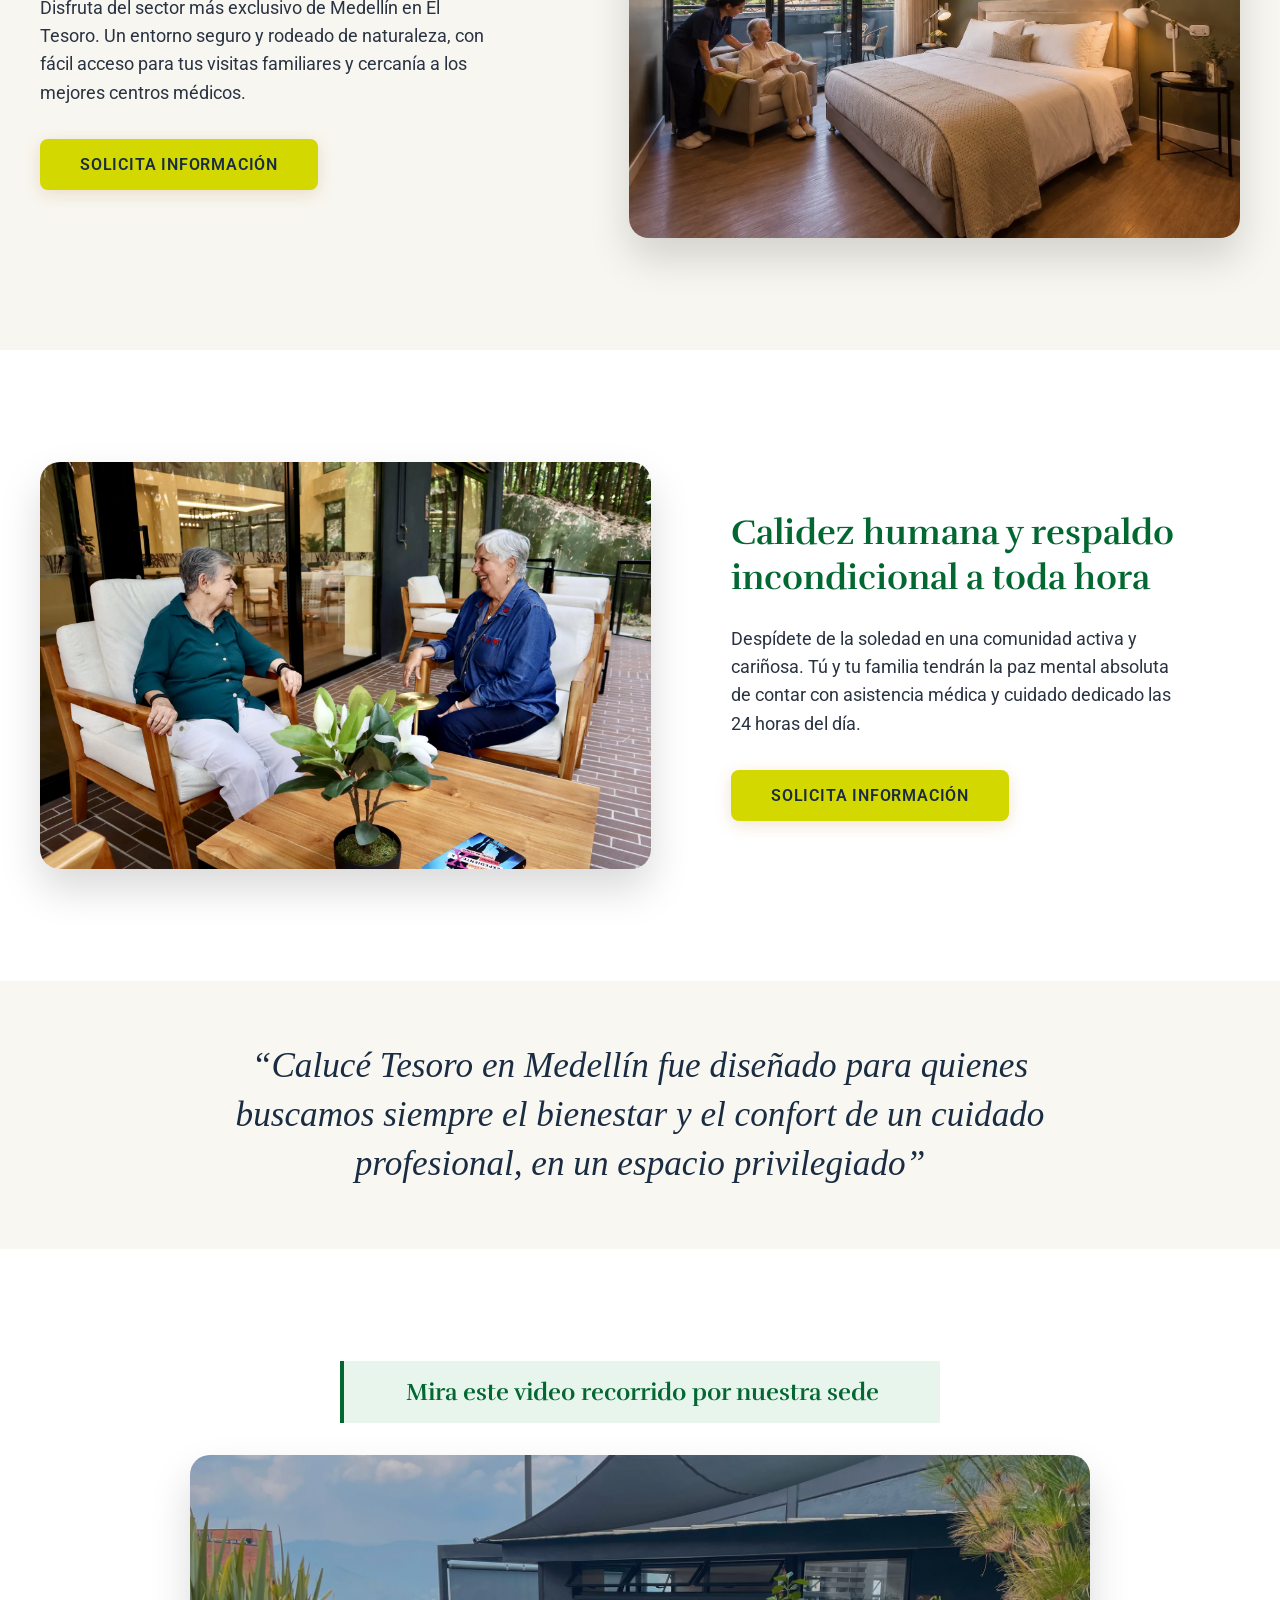
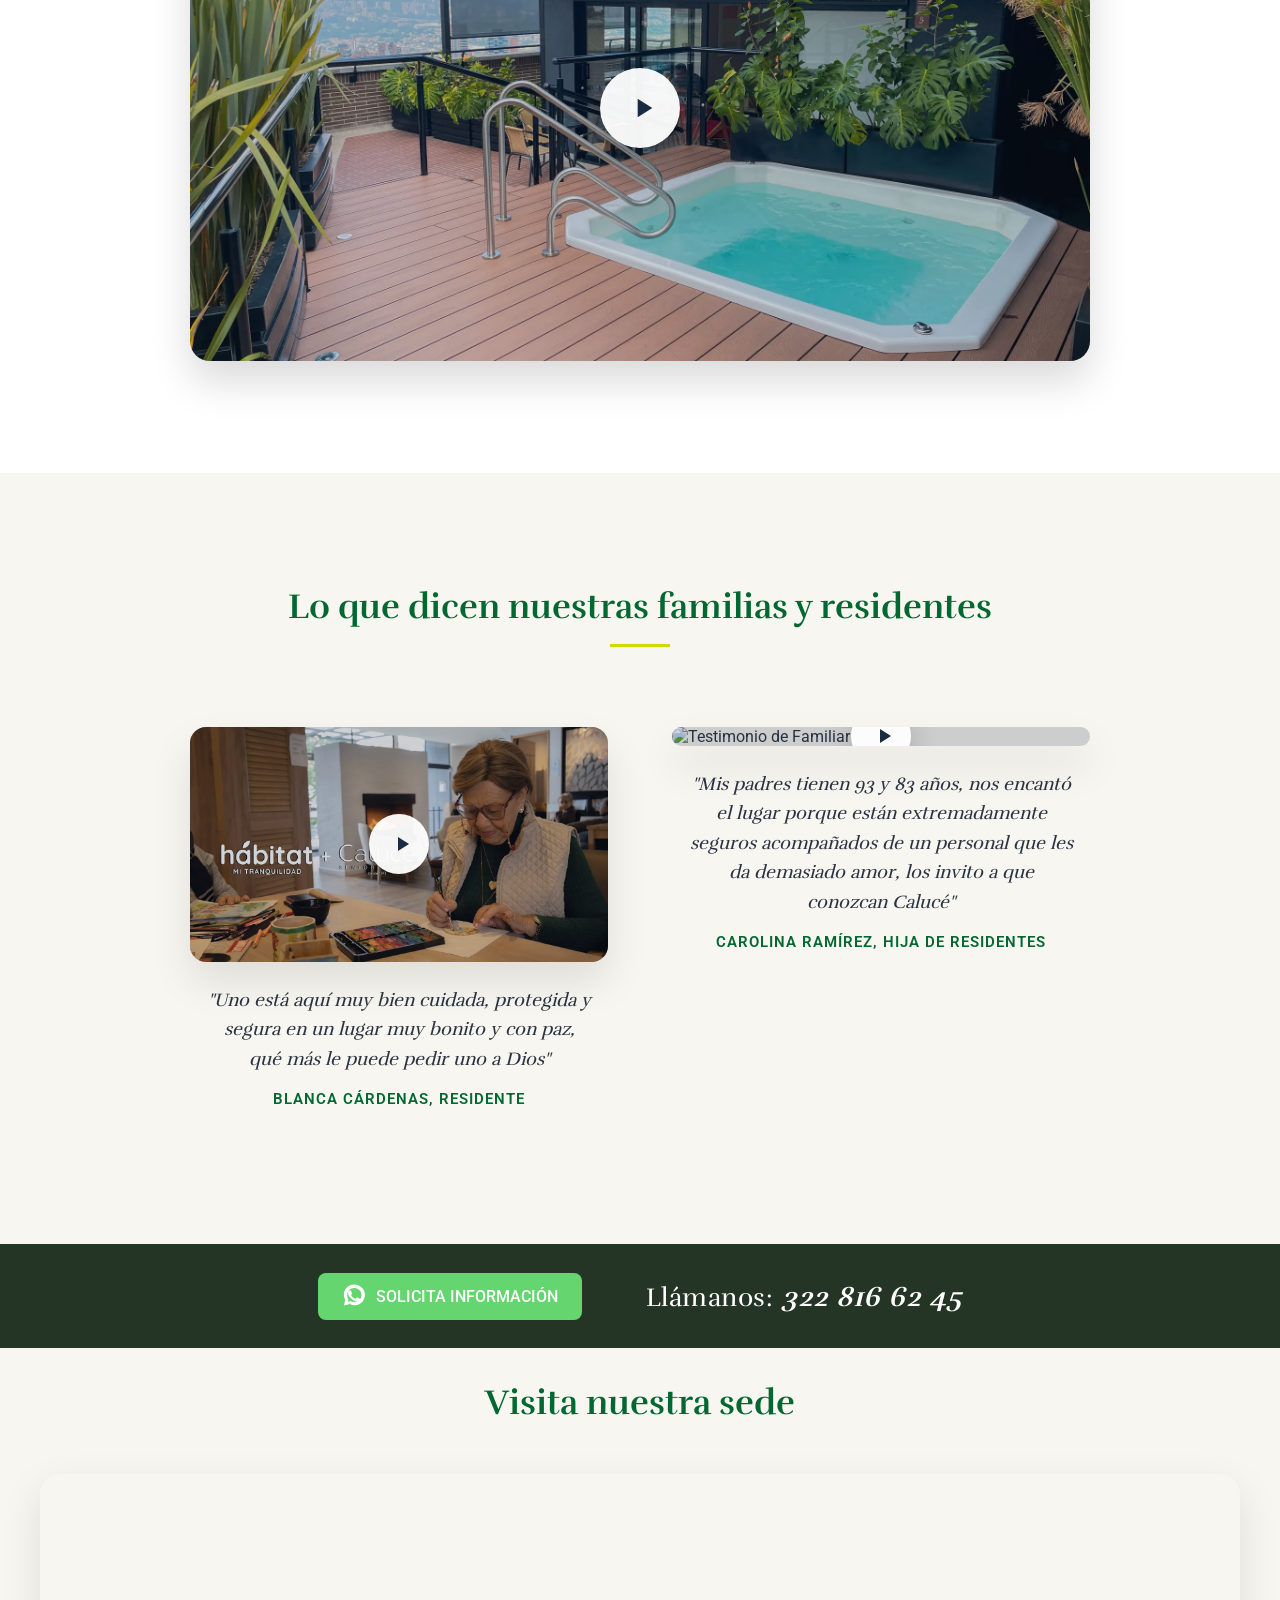
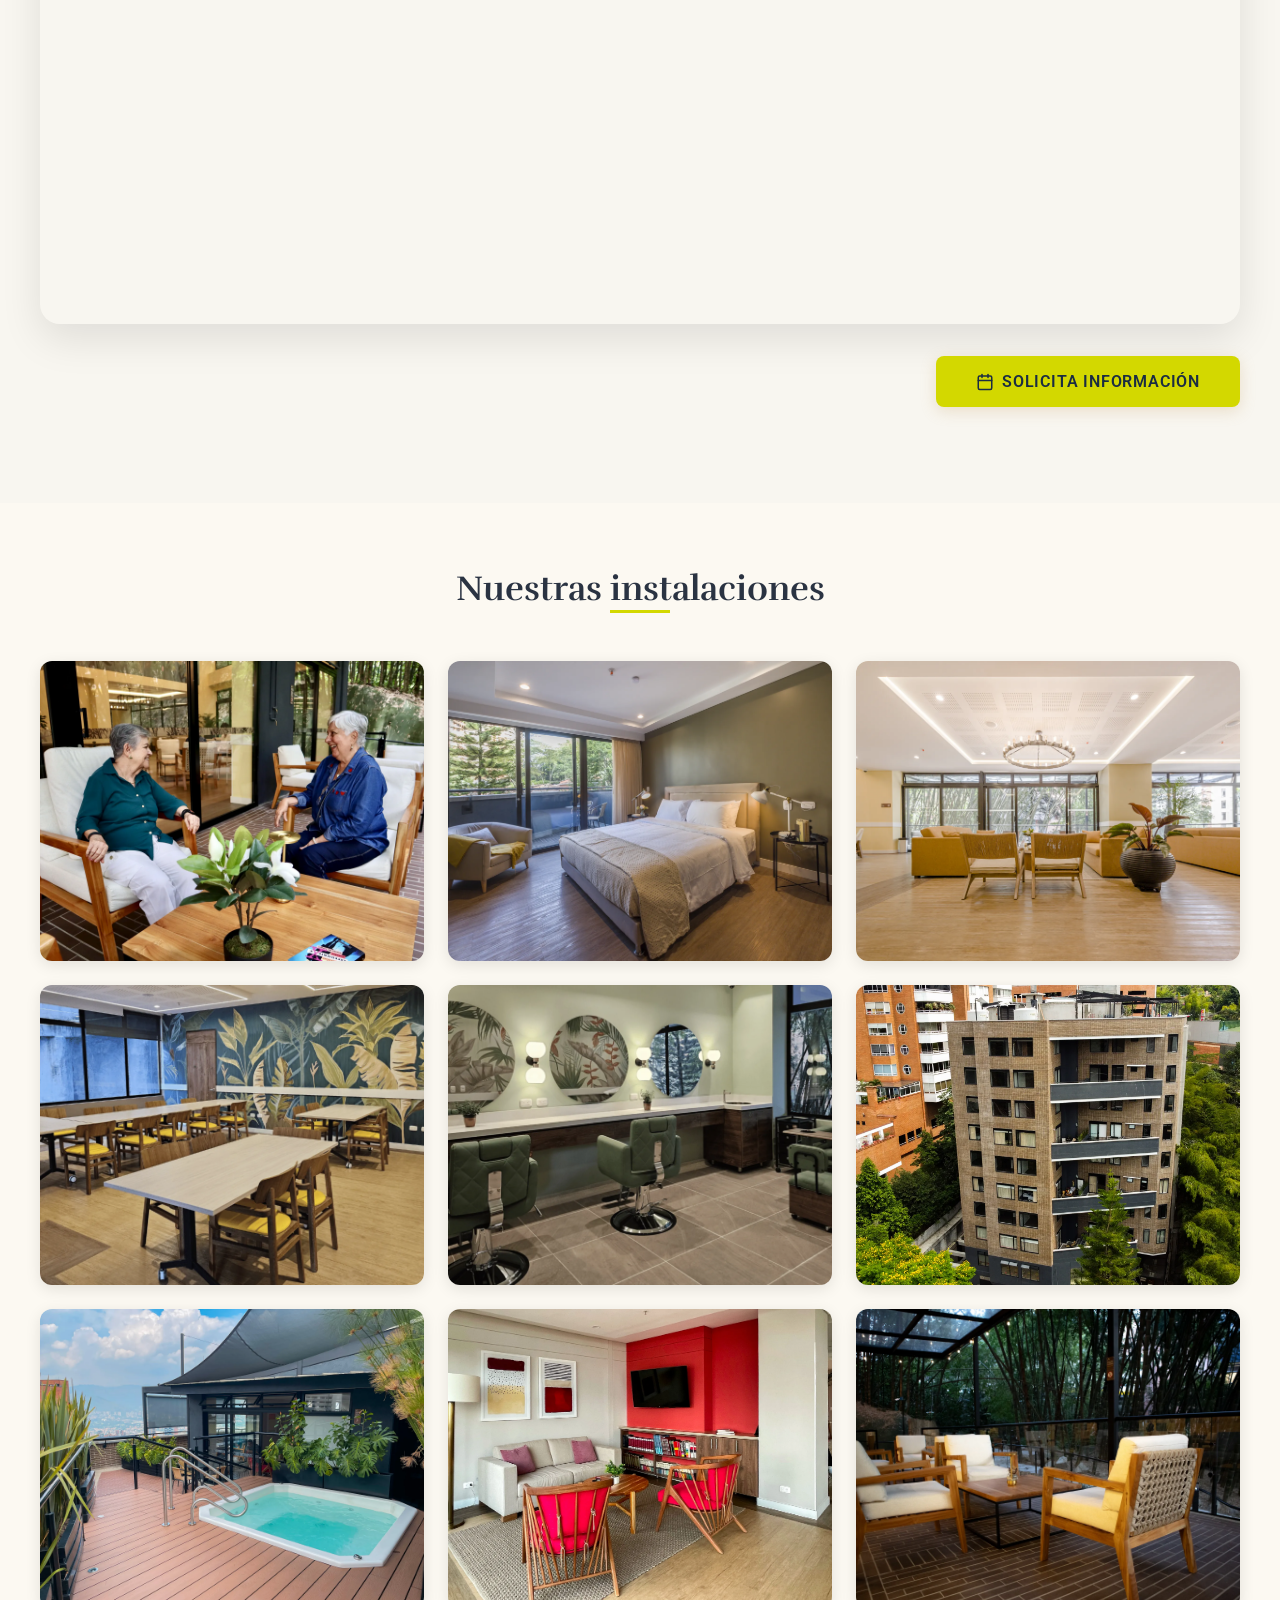
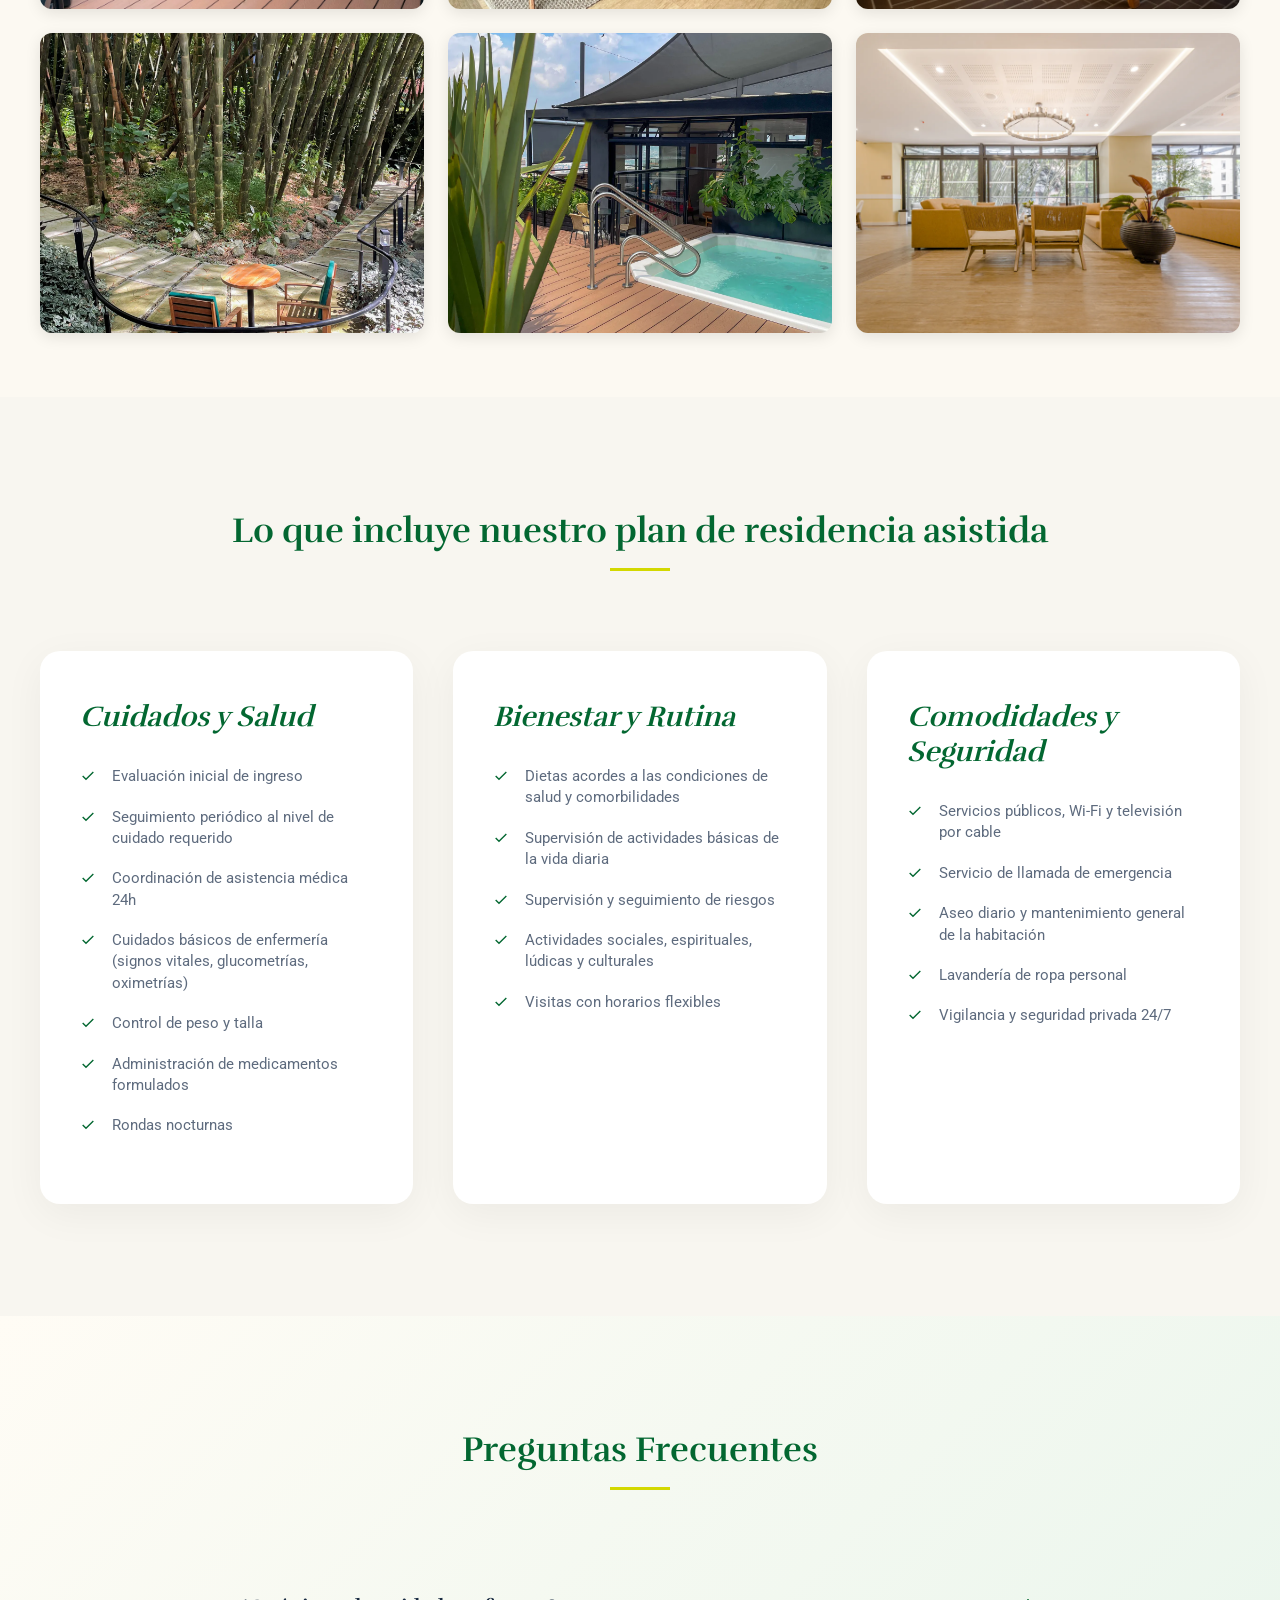
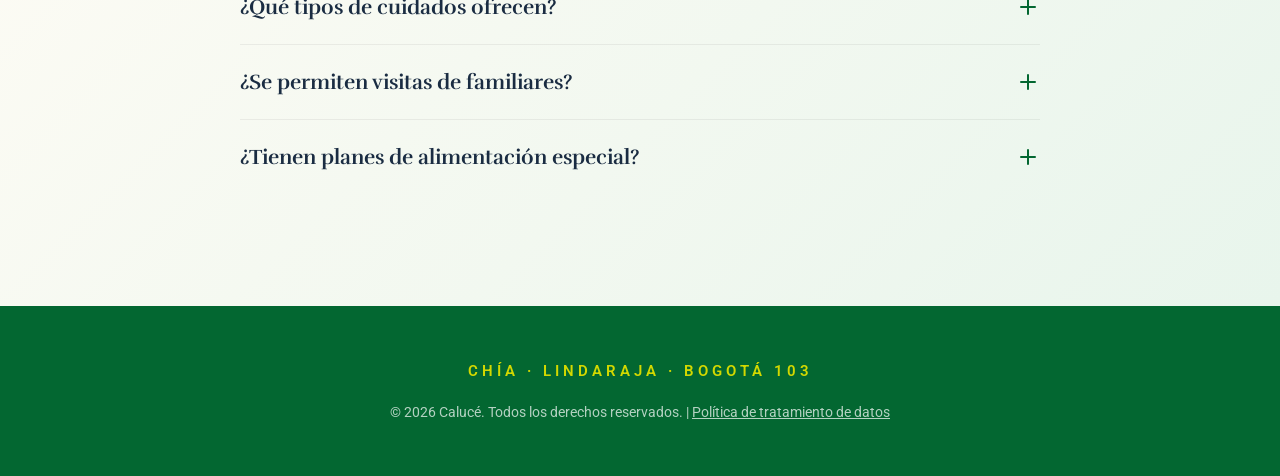
==== commit 90dc5e66: "Tesoro: actualizar precio a $9.922.400 (USD y EUR recalculados) Co-Authored-By: Claude Opus 5.5 <nor" ====
--- a/index.html
+++ b/index.html
@@ -87,7 +87,7 @@
                             <img src="https://flagcdn.com/w40/co.png" width="20" style="vertical-align: middle; border-radius: 2px;" alt="Colombia"> COP
                         </div>
                         <div style="font-size: 2.2rem; font-weight: 700; font-family: var(--font-heading);">
-                            $ 12.800.000*
+                            $ 9.922.400*
                         </div>
                     </div>
                     
@@ -100,7 +100,7 @@
                             <img src="https://flagcdn.com/w40/us.png" width="20" style="vertical-align: middle; border-radius: 2px;" alt="USA"> USD
                         </div>
                         <div style="font-size: 2.2rem; font-weight: 700; font-family: var(--font-heading);">
-                            USD 4.045
+                            USD 3.135
                         </div>
                         <div style="font-size: 0.85rem; color: #718096; margin-top: 0.4rem;">
                             *TRM: $ 3.165
@@ -116,7 +116,7 @@
                             <img src="https://flagcdn.com/w40/eu.png" width="20" style="vertical-align: middle; border-radius: 2px;" alt="EU"> EUR
                         </div>
                         <div style="font-size: 2.2rem; font-weight: 700; font-family: var(--font-heading);">
-                            € 3.520
+                            € 2.729
                         </div>
                         <div style="font-size: 0.85rem; color: #718096; margin-top: 0.4rem;">
                             *Tasa de cambio: $ 3.636
@@ -594,7 +594,7 @@
         </div>
     </div>
 
-    <script src="main.js?v=7"></script>
+    <script src="main.js?v=8"></script>
 </body>
 </html>
 <!-- Auto-deploy test -->
